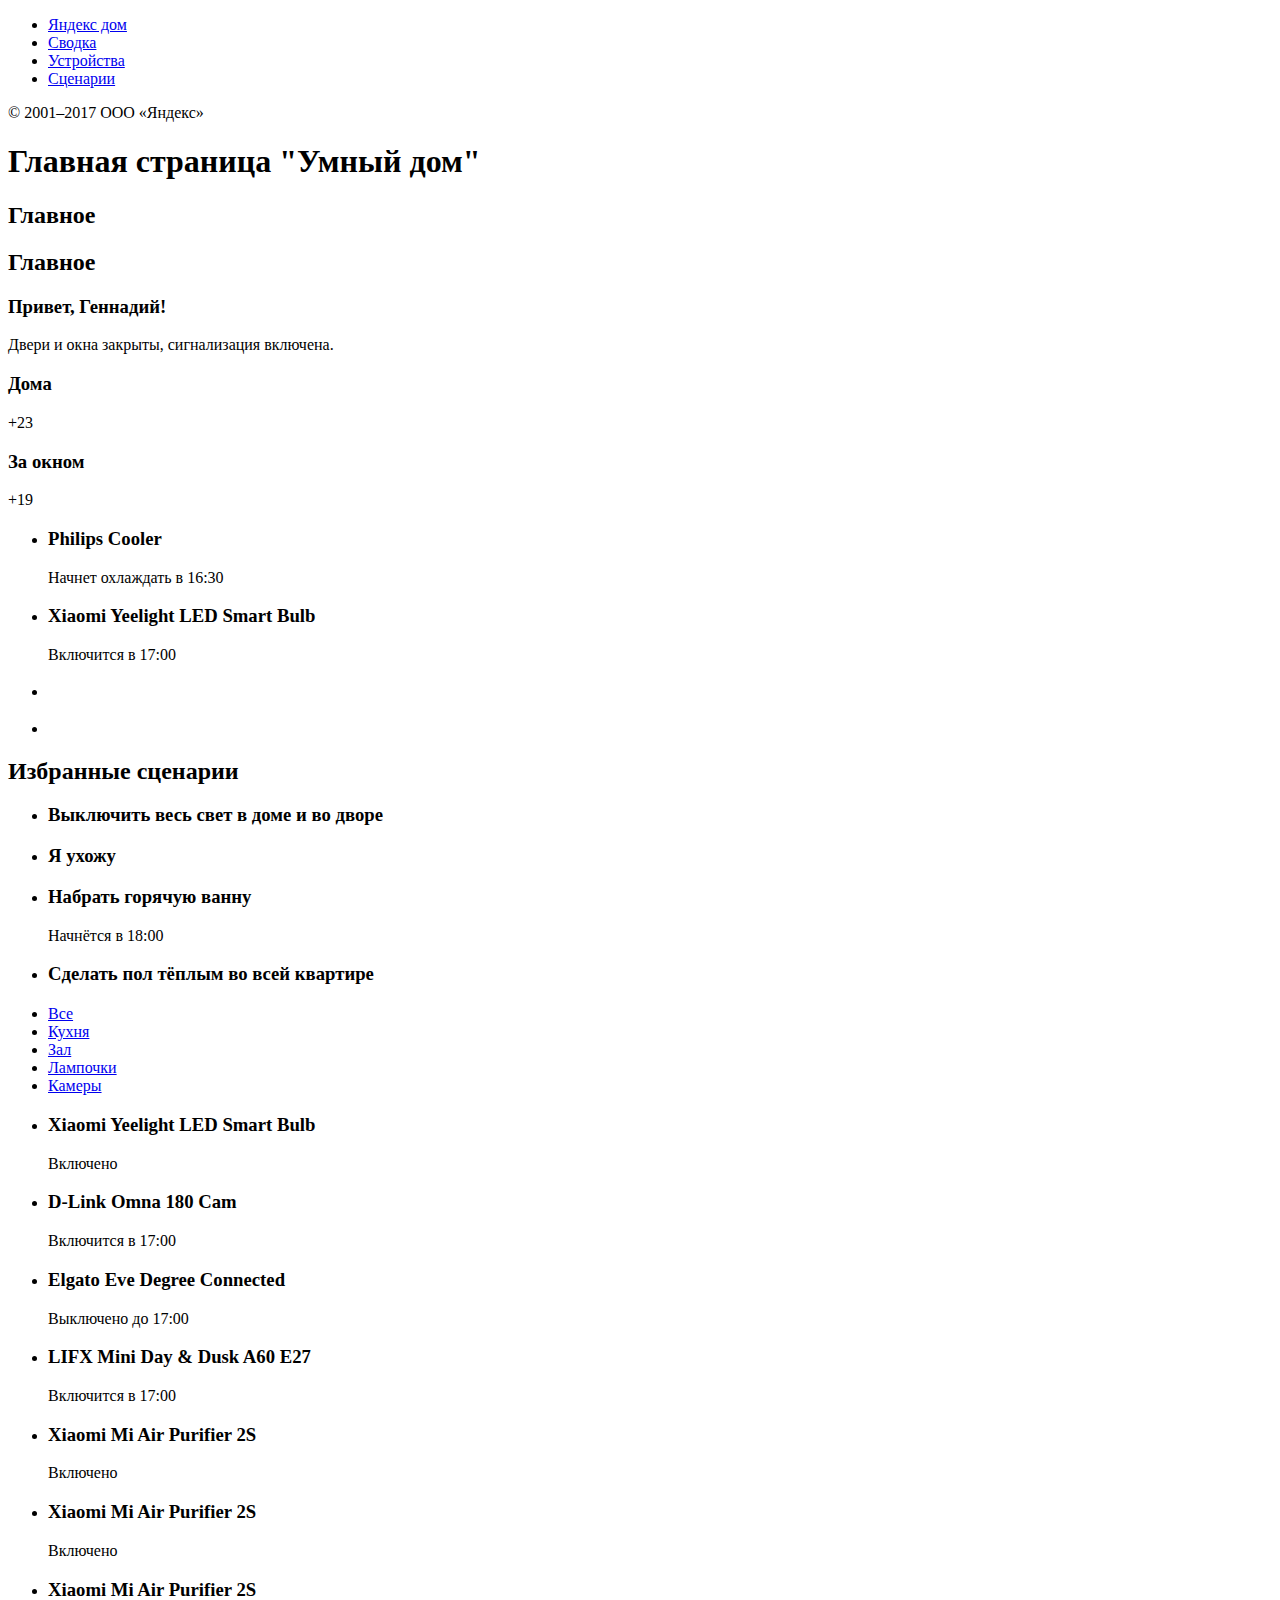
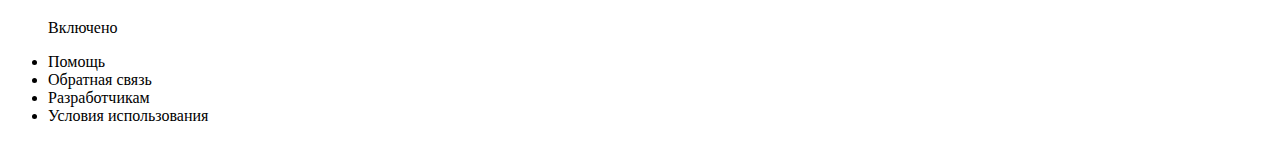
==== guide/index.html @ 9ef11d48 "Добавлена разметка главной страницы" ====
<!DOCTYPE html>
<html lang="en">
<head>
  <meta charset="UTF-8">
  <meta name="viewport" content="width=device-width, initial-scale=1.0">
  <meta http-equiv="X-UA-Compatible" content="ie=edge">
  <title>Яндекс дом</title>
</head>
<body>
  <header class="main-header">
    <nav class="site-navigation">
      <ul class="site-navigation__list">
        <li class="site-navigation__item">
          <a href="#" class="site-navigation__link site-logo">Яндекс дом</a>
        </li>
        <li class="site-navigation__item">
          <a href="#" class="site-navigation__link --active">Сводка</a>
        </li>
        <li class="site-navigation__item">
          <a href="#" class="site-navigation__link">Устройства</a>
        </li>
        <li class="site-navigation__item">
          <a href="#" class="site-navigation__link">Сценарии</a>
        </li>
      </ul>
    </nav>
    <p class="about-company">© 2001–2017  ООО «Яндекс»</p>
  </header>
  <main>
    <h1 class="visually-hidden">Главная страница "Умный дом"</h1>
    <h2 class="">Главное</h2>
    <section class="current-state">
      <h2 class="current-state__header">Главное</h2>
      <div class="current-state__container">
        <div class="left-side">
          <h3 class="greeting-message">Привет, Геннадий!</h3>
          <p class="current-state__text general-state">Двери и окна закрыты, сигнализация включена.</p>
          <div class="temperature">
            <h3 class="temperature__header">Дома</h3>
            <p class="temperature__text">+23</p>
            <h3 class="temperature__header">За окном</h3>
            <p class="temperature__text">+19</p>          
          <div>
        </div>  
        <ul class="current-state__list schedule">
          <li class="schedule__item">
            <div class="schedule__icon temperature-off"></div>
            <h3 class="schedule__item-header">Philips Cooler</h3>
            <p class="schedule__item-text">Начнет охлаждать в 16:30</p>
          </li> 
          <li class="schedule__item">
            <div class="schedule__icon light-off"></div>
            <h3 class="schedule__item-header">Xiaomi Yeelight LED Smart Bulb</h3>
            <p class="schedule__item-text">Включится в 17:00</p>
          </li>
          <li class="schedule__item">
            <div class="schedule__icon temperature-off"></div>
            <h3 class="schedule__item-header"></h3>
            <p class="schedule__item-text"></p>
          </li> 
          <li class="schedule__item">
            <div class="schedule__icon temperature__off"></div>
            <h3 class="schedule__item-header"></h3>
            <p class="schedule__item-text"></p>
          </li>  
        </ul>
      </div>
    </section>
    <section class="favorites">
      <h2 class="favorites__header">Избранные сценарии</h2>
      <ul class="favorites__list">
        <li class="favorites__item">
          <div class="favorites__icon light-on"></div>
          <h3 class="favorites__item-header">Выключить весь свет в доме и во дворе</h3>
          <p class="favorites__item-text"></p> 
        </li>
        <li class="favorites__item">
          <div class="favorites__icon clock"></div>
          <h3 class="favorites__item-header">Я ухожу</h3>
          <p class="favorites__item-text"></p> 
        </li>
        <li class="favorites__item">
          <div class="favorites__icon temperature-on"></div>
          <h3 class="favorites__item-header">Набрать горячую ванну</h3>
          <p class="favorites__item-text">Начнётся в 18:00</p> 
        </li>
        <li class="favorites__item">
          <div class="favorites__icon temperature-on"></div>
          <h3 class="favorites__item-header">Сделать пол тёплым во всей квартире</h3>
          <p class="favorites__item-text"></p> 
        </li>
      </ul>
    </section>
    <section class="features">
      <h2 class="features__header"></h2>
      <nav class="features__navigation">
        <ul class="features__navigation-list">
          <li class="features__navigation-item">
            <a href="#" class="features__navigation-link selected">Все</a>
          </li>
          <li class="features__navigation-item">
            <a href="#" class="features__navigation-link">Кухня</a>
          </li>
          <li class="features__navigation-item">
            <a href="#" class="features__navigation-link">Зал</a>
          </li>
          <li class="features__navigation-item">
            <a href="#" class="features__navigation-link">Лампочки</a>
          </li>
          <li class="features__navigation-item">
            <a href="#" class="features__navigation-link">Камеры</a>
          </li>
        </ul>
      <ul class="features__list">
        <li class="features__item">
          <div class="features__icon light-on"></div>
          <h3 class="features__item-header">Xiaomi Yeelight LED Smart Bulb</h3>
          <p class="features__item-text">Включено</p> 
        </li>
        <li class="features__item">
          <div class="features__icon light-off"></div>
          <h3 class="features__item-header">D-Link Omna 180 Cam</h3>
          <p class="features__item-text">Включится в 17:00</p> 
        </li>
        <li class="features__item">
          <div class="features__icon temperature-off"></div>
          <h3 class="features__item-header">Elgato Eve Degree Connected</h3>
          <p class="features__item-text">Выключено до 17:00</p> 
        </li>
        <li class="features__item">
          <div class="features__icon light-off"></div>
          <h3 class="features__item-header">LIFX Mini Day & Dusk A60 E27</h3>
          <p class="features__item-text">Включится в 17:00</p> 
        </li>
        <li class="features__item">
          <div class="features__icon light-on"></div>
          <h3 class="features__item-header">Xiaomi Mi Air Purifier 2S</h3>
          <p class="features__item-text">Включено</p> 
        </li>
        <li class="features__item">
          <div class="features__icon light-on"></div>
          <h3 class="features__item-header">Xiaomi Mi Air Purifier 2S</h3>
          <p class="features__item-text">Включено</p> 
        </li>
        <li class="features__item">
          <div class="features__icon light-on"></div>
          <h3 class="features__item-header">Xiaomi Mi Air Purifier 2S</h3>
          <p class="features__item-text">Включено</p> 
        </li>    
      </ul>
    </section>
  </main>
  <footer>
    <ul class="footer__list">
      <li class="footer__item">
        <a class="footer__link">Помощь</a>
      </li>
      <li class="footer__item">
        <a class="footer__link">Обратная связь</a>
      </li>
      <li class="footer__item">
        <a class="footer__link">Разработчикам</a>
      </li>
      <li class="footer__item">
        <a class="footer__link">Условия использования</a>
      </li>
  </footer>
</body>
</html>
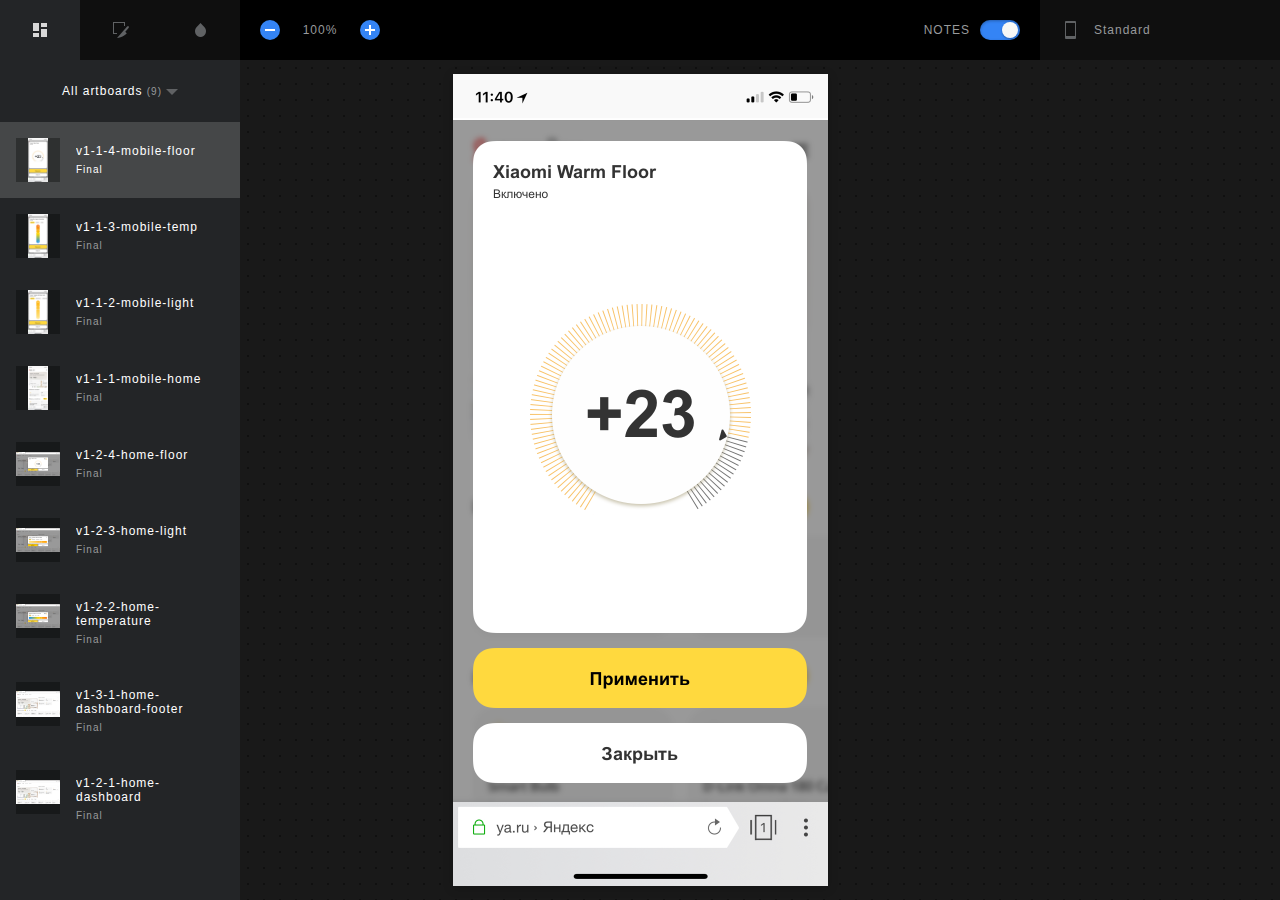
==== commit 020e93a2: "добавлены базовые стили, отступы, шрифты, цвета" ====
--- a/guide/index.html
+++ b/guide/index.html
@@ -1,169 +1,1569 @@
 <!DOCTYPE html>
 <html lang="en">
-<head>
-  <meta charset="UTF-8">
-  <meta name="viewport" content="width=device-width, initial-scale=1.0">
-  <meta http-equiv="X-UA-Compatible" content="ie=edge">
-  <title>Яндекс дом</title>
-</head>
-<body>
-  <header class="main-header">
-    <nav class="site-navigation">
-      <ul class="site-navigation__list">
-        <li class="site-navigation__item">
-          <a href="#" class="site-navigation__link site-logo">Яндекс дом</a>
-        </li>
-        <li class="site-navigation__item">
-          <a href="#" class="site-navigation__link --active">Сводка</a>
-        </li>
-        <li class="site-navigation__item">
-          <a href="#" class="site-navigation__link">Устройства</a>
-        </li>
-        <li class="site-navigation__item">
-          <a href="#" class="site-navigation__link">Сценарии</a>
-        </li>
-      </ul>
-    </nav>
-    <p class="about-company">© 2001–2017  ООО «Яндекс»</p>
-  </header>
-  <main>
-    <h1 class="visually-hidden">Главная страница "Умный дом"</h1>
-    <h2 class="">Главное</h2>
-    <section class="current-state">
-      <h2 class="current-state__header">Главное</h2>
-      <div class="current-state__container">
-        <div class="left-side">
-          <h3 class="greeting-message">Привет, Геннадий!</h3>
-          <p class="current-state__text general-state">Двери и окна закрыты, сигнализация включена.</p>
-          <div class="temperature">
-            <h3 class="temperature__header">Дома</h3>
-            <p class="temperature__text">+23</p>
-            <h3 class="temperature__header">За окном</h3>
-            <p class="temperature__text">+19</p>          
-          <div>
-        </div>  
-        <ul class="current-state__list schedule">
-          <li class="schedule__item">
-            <div class="schedule__icon temperature-off"></div>
-            <h3 class="schedule__item-header">Philips Cooler</h3>
-            <p class="schedule__item-text">Начнет охлаждать в 16:30</p>
-          </li> 
-          <li class="schedule__item">
-            <div class="schedule__icon light-off"></div>
-            <h3 class="schedule__item-header">Xiaomi Yeelight LED Smart Bulb</h3>
-            <p class="schedule__item-text">Включится в 17:00</p>
-          </li>
-          <li class="schedule__item">
-            <div class="schedule__icon temperature-off"></div>
-            <h3 class="schedule__item-header"></h3>
-            <p class="schedule__item-text"></p>
-          </li> 
-          <li class="schedule__item">
-            <div class="schedule__icon temperature__off"></div>
-            <h3 class="schedule__item-header"></h3>
-            <p class="schedule__item-text"></p>
-          </li>  
-        </ul>
-      </div>
-    </section>
-    <section class="favorites">
-      <h2 class="favorites__header">Избранные сценарии</h2>
-      <ul class="favorites__list">
-        <li class="favorites__item">
-          <div class="favorites__icon light-on"></div>
-          <h3 class="favorites__item-header">Выключить весь свет в доме и во дворе</h3>
-          <p class="favorites__item-text"></p> 
-        </li>
-        <li class="favorites__item">
-          <div class="favorites__icon clock"></div>
-          <h3 class="favorites__item-header">Я ухожу</h3>
-          <p class="favorites__item-text"></p> 
-        </li>
-        <li class="favorites__item">
-          <div class="favorites__icon temperature-on"></div>
-          <h3 class="favorites__item-header">Набрать горячую ванну</h3>
-          <p class="favorites__item-text">Начнётся в 18:00</p> 
-        </li>
-        <li class="favorites__item">
-          <div class="favorites__icon temperature-on"></div>
-          <h3 class="favorites__item-header">Сделать пол тёплым во всей квартире</h3>
-          <p class="favorites__item-text"></p> 
-        </li>
-      </ul>
-    </section>
-    <section class="features">
-      <h2 class="features__header"></h2>
-      <nav class="features__navigation">
-        <ul class="features__navigation-list">
-          <li class="features__navigation-item">
-            <a href="#" class="features__navigation-link selected">Все</a>
-          </li>
-          <li class="features__navigation-item">
-            <a href="#" class="features__navigation-link">Кухня</a>
-          </li>
-          <li class="features__navigation-item">
-            <a href="#" class="features__navigation-link">Зал</a>
-          </li>
-          <li class="features__navigation-item">
-            <a href="#" class="features__navigation-link">Лампочки</a>
-          </li>
-          <li class="features__navigation-item">
-            <a href="#" class="features__navigation-link">Камеры</a>
-          </li>
-        </ul>
-      <ul class="features__list">
-        <li class="features__item">
-          <div class="features__icon light-on"></div>
-          <h3 class="features__item-header">Xiaomi Yeelight LED Smart Bulb</h3>
-          <p class="features__item-text">Включено</p> 
-        </li>
-        <li class="features__item">
-          <div class="features__icon light-off"></div>
-          <h3 class="features__item-header">D-Link Omna 180 Cam</h3>
-          <p class="features__item-text">Включится в 17:00</p> 
-        </li>
-        <li class="features__item">
-          <div class="features__icon temperature-off"></div>
-          <h3 class="features__item-header">Elgato Eve Degree Connected</h3>
-          <p class="features__item-text">Выключено до 17:00</p> 
-        </li>
-        <li class="features__item">
-          <div class="features__icon light-off"></div>
-          <h3 class="features__item-header">LIFX Mini Day & Dusk A60 E27</h3>
-          <p class="features__item-text">Включится в 17:00</p> 
-        </li>
-        <li class="features__item">
-          <div class="features__icon light-on"></div>
-          <h3 class="features__item-header">Xiaomi Mi Air Purifier 2S</h3>
-          <p class="features__item-text">Включено</p> 
-        </li>
-        <li class="features__item">
-          <div class="features__icon light-on"></div>
-          <h3 class="features__item-header">Xiaomi Mi Air Purifier 2S</h3>
-          <p class="features__item-text">Включено</p> 
-        </li>
-        <li class="features__item">
-          <div class="features__icon light-on"></div>
-          <h3 class="features__item-header">Xiaomi Mi Air Purifier 2S</h3>
-          <p class="features__item-text">Включено</p> 
-        </li>    
-      </ul>
-    </section>
-  </main>
-  <footer>
-    <ul class="footer__list">
-      <li class="footer__item">
-        <a class="footer__link">Помощь</a>
-      </li>
-      <li class="footer__item">
-        <a class="footer__link">Обратная связь</a>
-      </li>
-      <li class="footer__item">
-        <a class="footer__link">Разработчикам</a>
-      </li>
-      <li class="footer__item">
-        <a class="footer__link">Условия использования</a>
-      </li>
-  </footer>
-</body>
-</html>+  <head>
+    <meta charset="utf-8">
+    <meta http-equiv="X-UA-Compatible" content="IE=edge">
+    <meta name="viewport" content="width=device-width, initial-scale=1">
+    <title>Spec Export - Sketch Measure 2.4</title>
+    <style type="text/css">
+    /*! normalize.css v4.1.1 | MIT License | github.com/necolas/normalize.css */html{font-family:sans-serif;-ms-text-size-adjust:100%;-webkit-text-size-adjust:100%}body{margin:0}article,aside,details,figcaption,figure,footer,header,main,menu,nav,section,summary{display:block}audio,canvas,progress,video{display:inline-block}audio:not([controls]){display:none;height:0}progress{vertical-align:baseline}template,[hidden]{display:none}a{background-color:transparent;-webkit-text-decoration-skip:objects}a:active,a:hover{outline-width:0}abbr[title]{border-bottom:0;text-decoration:underline;text-decoration:underline dotted}b,strong{font-weight:inherit}b,strong{font-weight:bolder}dfn{font-style:italic}h1{font-size:2em;margin:.67em 0}mark{background-color:#ff0;color:#000}small{font-size:80%}sub,sup{font-size:75%;line-height:0;position:relative;vertical-align:baseline}sub{bottom:-0.25em}sup{top:-0.5em}img{border-style:none}svg:not(:root){overflow:hidden}code,kbd,pre,samp{font-family:monospace,monospace;font-size:1em}figure{margin:1em 40px}hr{box-sizing:content-box;height:0;overflow:visible}button,input,select,textarea{font:inherit;margin:0}optgroup{font-weight:bold}button,input{overflow:visible}button,select{text-transform:none}button,html [type="button"],[type="reset"],[type="submit"]{-webkit-appearance:button}button::-moz-focus-inner,[type="button"]::-moz-focus-inner,[type="reset"]::-moz-focus-inner,[type="submit"]::-moz-focus-inner{border-style:none;padding:0}button:-moz-focusring,[type="button"]:-moz-focusring,[type="reset"]:-moz-focusring,[type="submit"]:-moz-focusring{outline:1px dotted ButtonText}fieldset{border:1px solid silver;margin:0 2px;padding:.35em .625em .75em}legend{box-sizing:border-box;color:inherit;display:table;max-width:100%;padding:0;white-space:normal}textarea{overflow:auto}[type="checkbox"],[type="radio"]{box-sizing:border-box;padding:0}[type="number"]::-webkit-inner-spin-button,[type="number"]::-webkit-outer-spin-button{height:auto}[type="search"]{-webkit-appearance:textfield;outline-offset:-2px}[type="search"]::-webkit-search-cancel-button,[type="search"]::-webkit-search-decoration{-webkit-appearance:none}::-webkit-input-placeholder{color:inherit;opacity:.54}::-webkit-file-upload-button{-webkit-appearance:button;font:inherit}
+
+*{box-sizing:border-box;}
+::-webkit-scrollbar{width:8px;height:8px;background:#202123;border-radius:4px;}
+::-webkit-scrollbar-thumb{border:1px solid rgba(255,255,255,.16);background-color:rgba(0,0,0,.64);border-radius:4px;}
+::-webkit-scrollbar-corner,
+::-webkit-resizer{background:#202123;}
+html{width:100vw;height:100vh;overflow:hidden;}
+body{-webkit-user-select:none;width:100vw;height:100vh;min-width:1024px;font-family:HelveticaNeue,Helvetica,Arial,sans-serif;font-size:12px;color:#989A9C;background:#191919;letter-spacing:1px;overflow:hidden;}
+header{position:relative;height:60px;display:flex;align-items:center;z-index:215;background:#000;}
+header .header-center,header .header-left,header .header-right{width:240px;height:60px;background:#0F0F0F;}
+header .header-center{display:flex;flex:1;background:#000;}
+header .header-center .show-notes,header .header-center .zoom-widget{padding:20px;width:160px;}
+header .header-center h1{flex:1;}
+header .header-center .show-notes{text-align:right;line-height:20px;}
+header .header-center .show-notes .slidebox{margin-left:10px;}
+header .header-left{display:flex;}
+.zoom-widget{display:flex;}
+.zoom-widget button{position:relative;display:block;width:20px;height:20px;border-radius:10px;border:0;background:#3484F5;cursor:pointer;}
+.zoom-widget button:after,.zoom-widget button:before{position:absolute;top:9px;left:5px;content:"";display:block;width:10px;height:2px;background:#FFF;}
+.zoom-widget button:after{top:5px;left:9px;width:2px;height:10px;}
+.zoom-widget button:disabled{background:#222;cursor:default;}
+.zoom-widget button:disabled:after,.zoom-widget button:disabled:before{background:#606264;}
+.zoom-widget button.zoom-in:after{display:none;}
+.zoom-widget .zoom-text{display:block;text-align:center;line-height:20px;flex:1;}
+.unit-box{height:60px;}
+.unit-box .overlay{content:"";position:absolute;top:60px;left:0;width:100vw;height:calc(100vh - 60px);display:none;background:rgba(0,0,0,.56);z-index:1;}
+.unit-box:focus .overlay{display:block;}
+.unit-box:focus{height:auto;outline:0;}
+.unit-box h3,.unit-box p{position:relative;margin:0;padding:20px 20px 20px 54px;display:block;height:100%;line-height:20px;font-size:12px;font-weight:400;cursor:pointer;}
+.unit-box h3,.unit-box:focus p{display:none;}
+.unit-box h3:before,.unit-box p:before{position:absolute;top:18px;left:18px;content:"";display:block;width:24px;height:24px;background:url([data-uri]) no-repeat;background-size:24px 24px;}
+.unit-box ul{position:absolute;margin:1px 0 0 240px;padding:0;list-style:none;background:#0F0F0F;width:240px;height:calc(100vh - 61px);overflow:auto;display:block;transition:all .15s ease;z-index:2;}
+.unit-box:focus h3{color:#3A3A3A;display:block;}
+.unit-box:focus ul{margin:1px 0 0;}
+.unit-box .sub-title,.unit-box label{display:flex;padding:14px 20px;}
+.unit-box label{cursor:pointer;}
+.unit-box li:hover label{color:#FFF;}
+.page-list label span,.unit-box label span{flex:1;}
+.page-list input,.unit-box input{position:absolute;visibility:hidden;}
+.page-list span:before,.unit-box span:before{float:right;display:block;content:"";width:16px;height:16px;}
+.page-list input:checked+span:before,.page-list label:hover span:before,.unit-box input:checked+span:before,.unit-box label:hover span:before{background-image:url([data-uri]);background-size:50px 100px;}
+.page-list label:hover span:before,.unit-box label:hover span:before{background-position:0 -50px;}
+.page-list input:checked+span:before,.unit-box input:checked+span:before{background-position:0 0;}
+.unit-box .sub-title{font-size:12px;background:#000;color:#3A3A3A;}
+main{position:relative;height:calc(100vh - 60px);}
+.inspector,.navbar{position:absolute;top:0;bottom:0;display:flex;width:240px;background:#232527;z-index:5;}
+.inspector{transition:all .15s ease;right:-240px;display:block;}
+.inspector.active{right:0;}
+.navbar{left:-240px;width:240px;transition:all .15s ease;}
+.navbar.on{left:0;}
+.navbar nav{width:40px;background:#000204;}
+.navbar section{flex:1;}
+.tab{margin:0;padding:0;display:flex;width:100%;list-style:none;}
+.tab li{display:flex;flex:1;height:60px;cursor:pointer;font-size:12px;justify-content:center;align-items:center;}
+.tab li.current{background-color:#232527;}
+.tab li:before{content:"";width:40px;height:40px;background:url([data-uri]) no-repeat -50px 0;background-size:100px 150px;overflow:hidden;}
+.tab li.current:before{background-position-x:0;}
+.tab li.icon-slices:before{background-position-y:-50px;}
+.tab li.icon-colors:before{background-position-y:-100px;}
+#inspector .code-item{display:none!important;}
+#inspector .code-item textarea{padding: 16px;}
+#inspector .code-item.select{display: block!important;}
+#inspector .tab li{height:40px;}
+#inspector .tab li:before{background-image:url([data-uri]);
+}
+#inspector .tab li.select{background-color:rgba(255,255,255,.05);}
+#inspector .tab li.select:before{background-position-x: 0;}
+#inspector .tab li.icon-android-panel:before {background-position-y: -50px;}
+#inspector .tab li.icon-ios-panel:before {background-position-y: -100px;}
+.screen-viewer{position:absolute;width:100vw;height:calc(100vh - 60px);background:#191919 url([data-uri]);background-size:16px 16px;overflow:auto;}
+.screen-viewer,.screen-viewer .overlay{position:absolute;width:100vw;height:calc(100vh - 60px);background:#191919 url([data-uri]);background-size:16px 16px;overflow:auto;}
+.screen-viewer .overlay{display:none;position:fixed;top:60px;left:0;background:transparent;overflow:hidden;z-index:2;cursor:none;}
+.screen-viewer.moving-screen .overlay{display:block;}
+.screen-viewer-inner{position:relative;margin:0 auto;}
+.screen{margin:0 auto;position:absolute;left:50%;top:50%;background:#FFF;box-shadow:0 2px 10px 0 rgba(0,0,0,.2);transition:all .15s ease;}
+.layer{position:absolute;cursor:pointer;}
+.hover,.selected{border:1px solid #EE6723;}
+.has-slice{border:1px dashed #EE6723;background:rgba(255,85,0,.32);}
+.layer b,.layer i{position:absolute;width:5px;height:5px;background:#FFF;border:1px solid #EE6723;border-radius:50%;overflow:hidden;display:none;}
+.layer b{width:3px;height:3px;background:#EE6723;}
+.selected i{display:block;}
+.distance.h div[data-width]:before,.distance.v div[data-height]:before,.selected:after,.selected:before{position:absolute;display:block;left:50%;top:-23px;transform:translateX(-50%);content:attr(data-width);font-size:12px;color:#FFF;height:12px;line-height:12px;padding:4px;background:#EE6723;border-radius:2px;z-index:1;}
+.percentage-mode .distance.h div[data-width]:before,.percentage-mode .distance.v div[data-height]:before,.percentage-mode .selected:after,.percentage-mode .selected:before{content:attr(percentage-width);}
+.selected.hidden:after,.selected.hidden:before{display:none;}
+.distance.v div[data-height]:before,.selected:after{content:attr(data-height);left:auto;right:0;top:50%;transform:translateX(calc(100% + 3px)) translateY(-50%);}
+.percentage-mode .distance.v div[data-height]:before,.percentage-mode .selected:after{content:attr(percentage-height);}
+.layer .tl{top:-3px;left:-3px;}
+.layer .tr{top:-3px;right:-3px;}
+.layer .bl{bottom:-3px;left:-3px;}
+.layer .br{bottom:-3px;right:-3px;}
+.hover{border:1px solid #419bf9;}
+.selected{border:1px solid #EE6723;}
+.ruler{position:absolute;width:100%;height:100%;border:1px dashed #419bf9;}
+.ruler.h{border-left:0;border-right:0;}
+.ruler.v{border-top:0;border-bottom:0;}
+.distance,.distance div,.distance div:before,.distance:after,.distance:before{position:absolute;}
+.distance.v,.distance.v div{width:1px;}
+.distance.h,.distance.h div{height:1px;}
+.distance.v div{top:0;bottom:0;background:#EE6723;}
+.distance.h div{left:0;right:0;background:#EE6723;}
+.distance.v:after,.distance.v:before{content:"";top:0;left:-2px;width:5px;height:1px;background:#EE6723;}
+.distance.h:after,.distance.h:before{content:"";top:-2px;left:0;width:1px;height:5px;background:#EE6723;}
+.distance.v:after{top:auto;bottom:0;}
+.distance.h:after{left:auto;right:0;}
+.note{position:absolute;margin:-12px 0 0 -12px;width:24px;height:24px;background:#F5A623;border-radius:50%;border:2px solid #FFF;box-shadow:0 0 3px rgba(0,0,0,.24);}
+.note:before{content:attr(data-index);font-size:12px;display:block;color:#FFF;text-align:center;width:100%;height:100%;line-height:20px;}
+.note:hover{box-shadow:0 0 3px rgba(0,0,0,.64);}
+.note div{position:absolute;top:50%;left:30px;border-radius:4px;padding:8px;background:#FFF;box-shadow:0 0 3px rgba(0,0,0,.5);-webkit-user-select:text;color:#222;transform:translateY(-50%);z-index:2;}
+.note div:before{content:"";position:absolute;left:-7px;top:50%;width:8px;height:14px;background:url([data-uri]) no-repeat;background-size:8px 14px;transform:translateY(-50%);}
+.slidebox{position:relative;width:40px;height:20px;display:inline-block;}
+.slidebox input{visibility:hidden;}
+.slidebox label{position:absolute;top:0;left:0;width:40px;height:20px;background:#898989;box-shadow:inset 0 1px 3px 0 rgba(0,0,0,.3);border-radius:10px;cursor:pointer;transition:all .2s ease;}
+.slidebox label:after{position:absolute;content:"";top:2px;left:2px;width:16px;height:16px;background-image:linear-gradient(-180deg,#F8F9F6 0,#F5F5F5 100%);box-shadow:0 1px 2px 0 rgba(0,0,0,.3);border-radius:8px;transition:all .15s ease;}
+.slidebox input[type=checkbox]:checked+label{background:#3484F5;}
+.slidebox input[type=checkbox]:checked+label:after{left:22px;}
+.inspector{overflow:auto;}
+.inspector h2,.inspector h3{margin:0;padding:0;font-weight:400;}
+.inspector h2{font-size:12px;line-height:24px;padding:12px 16px;text-align:center;}
+.inspector h3{height:32px;font-size:12px;line-height:32px;padding:0 16px;background-image:linear-gradient(90deg,rgba(0,4,9,.32) 0,rgba(0,2,4,0) 100%);}
+.inspector .context{padding:16px;}
+.inspector .color,.inspector .item{display:flex;margin:0 0 8px;}
+.inspector .item[data-label]:before{content:attr(data-label);display:block;width:70px;font-size:12px;height:24px;line-height:24px;}
+.inspector .color:last-child,.inspector .item:last-child{margin:0;}
+.inspector .item div,.inspector .item label{flex:1;}
+.inspector .item label{padding:0 4px;}
+.inspector .item label:first-child{padding:0 4px 0 0;}
+.inspector .item label:last-child{padding:0 0 0 4px;}
+.inspector .item label:only-child{padding:0;}
+.inspector .item label[data-label]:after{content:attr(data-label);font-size:10px;text-align:center;display:block;margin:2px 0 0;}
+.inspector input,.inspector textarea{padding:3px 4px;width:100%;background:rgba(255,255,255,.05);border-radius:2px;border:0;line-height:18px;height:24px;font-size:12px;color:#FFF;text-align:center;outline:0;resize:none;}
+.inspector textarea{min-width:100%;height:auto;text-align:left;}
+.context h4{font-size:12px;font-weight:400;position:0;margin:0 0 16px;color:#FFF;}
+.context h4:before{margin:0 10px 0 0;display:inline-block;content:"";width:8px;height:8px;border-radius:1px;background:#3484F5;}
+.context .colors{margin:0 0 8px;}
+.context .colors:last-child,.context .items-group:last-child{margin:0;}
+.context .items-group{margin:0 0 24px;}
+.inspector .color{display:block;}
+.inspector .color[data-name]:after{content:attr(data-name);font-size:10px;text-align:center;padding:0 0 0 24px;display:block;margin:2px 0 0;}
+.inspector .color label,.inspector .color label em,.inspector .color label em i{position:absolute;display:block;width:24px;height:24px;padding:0;}
+.inspector .color label em{position:relative;background-color:#fff;background-image:linear-gradient(45deg,#dddadc 25%,transparent 25%,transparent 75%,#dddadc 75%,#dddadc),linear-gradient(45deg,#dddadc 25%,transparent 25%,transparent 75%,#dddadc 75%,#dddadc);background-size:12px 12px;background-position:0 0,6px 6px;border-radius:2px 0 0 2px;overflow:hidden;}
+.inspector .color label em i{position:relative;}
+.inspector .item .color input{text-align:center;}
+.inspector .color input{padding-left:32px;width:100%;text-align:left;}
+.gradient .color label:before{position:absolute;top:12px;left:11px;content:"";width:2px;height:32px;background:#FFF;z-index:2;box-shadow:0 0 2px 1px rgba(0,0,0,.2);}
+.gradient .color label:after{position:absolute;top:8px;left:8px;content:"";width:8px;height:8px;background:#FFF;z-index:3;border-radius:4px;box-shadow:0 0 2px 1px rgba(0,0,0,.2);}
+.gradient .color[data-name] label:before{height:42px;}
+.gradient .color:last-child label:before{display:none;}
+.navbar section{position:relative;overflow:auto;}
+.artboard-list,.asset-list,.color-list{margin:0;padding:0;list-style:none;}
+.artboard-list li{padding:16px;display:flex;cursor:pointer;}
+.artboard-list li:hover,.asset-list li:hover,.color-list li:hover{background:#191A1E;}
+.artboard-list li.active{background:#454748;}
+.preview-img{display:block;width:44px;height:44px;text-align:center;background:rgba(0,0,0,.32);}
+.preview-img:before{content:' ';display:inline-block;vertical-align:middle;height:100%;}
+.preview-img img{max-width:44px;max-height:44px;background:#FFF;vertical-align:middle;}
+.pages-select{padding:24px;position:relative;}
+.pages-select h3{margin:0;text-align:center;font-size:12px;font-weight:400;color:#FFF;cursor:pointer;}
+.page-list em,.pages-select h3 em{font-style:normal;font-size:10px;color:#989A9C;}
+.pages-select h3:after{content:"";margin:0 0 0 4px;width:12px;height:6px;display:inline-block;background:url([data-uri]) no-repeat;background-size:12px 6px;}
+.pages-select .page-list{display:none;position:absolute;left:50%;transform:translateX(-50%);margin:-32px 0 0;padding:8px;border-radius:4px;list-style:none;width:180px;background:#0F0F0F;box-shadow:0 2px 10px 0 rgba(0,0,0,.8);}
+.pages-select:focus{outline:0;}
+.pages-select:focus .page-list{display:block;}
+.pages-select .page-list label{padding:10px;cursor:pointer;}
+.pages-select .page-list label,.pages-select .page-list span{display:block;}
+.page-list span:before{position:absolute;right:8px;}
+.exportable{margin:0;padding:0;list-style:none;background:#191A1E;border:1px solid #2D2F31;border-radius:4px;}
+.exportable li{position:relative;padding:0 8px;height:32px;line-height:32px;border-bottom:1px solid #222;white-space:nowrap;text-overflow:ellipsis;}
+.exportable li a{color:#FFF;text-decoration:none;outline:0;}
+.exportable li:last-child{border:0;}
+.exportable img{position:absolute;top:0;left:0;width:100%;height:100%;opacity:0;}
+.asset-list li,.color-list li{padding:24px;display:flex;cursor:pointer;}
+.color-list li{cursor:default;}
+.asset-list li picture,.color-list li em{position:relative;display:block;text-align:center;width:32px;height:32px;background-color:#4A4A4A;background-image:linear-gradient(45deg,#000 25%,transparent 25%,transparent 75%,#000 75%,#000),linear-gradient(45deg,#000 25%,transparent 25%,transparent 75%,#000 75%,#000);background-size:8px 8px;background-position:0 0,4px 4px;border-radius:2px;}
+.color-list li em{background-color:#fff;background-image:linear-gradient(45deg,#dddadc 25%,transparent 25%,transparent 75%,#dddadc 75%,#dddadc),linear-gradient(45deg,#dddadc 25%,transparent 25%,transparent 75%,#dddadc 75%,#dddadc);border-radius:50%;overflow:hidden;}
+.color-list li em i{position:absolute;top:0;left:0;right:0;bottom:0;}
+.artboard-list li div,.asset-list li div,.color-list li div{padding:0 0 0 16px;flex:1;}
+.artboard-list li div{padding:6px 0 4px 16px;}
+.asset-list li picture:before{content:"";display:inline-block;height:100%;vertical-align:middle;}
+.asset-list li picture img{vertical-align:middle;max-width:28px;max-height:28px;}
+.asset-list li picture:after{content:"";position:absolute;top:0;left:0;right:0;bottom:0;}
+.artboard-list h3, .asset-list h3,.color-list h3{margin:0 0 4px;padding:0;color:#FFF;font-size:12px;font-weight:400;overflow:hidden;text-overflow:ellipsis;}
+.artboard-list small, .asset-list small,.color-list small{font-size:10px;}
+.artboard-list li.active small{color:#FFF;}
+.empty{position:absolute;top:30%;left:0;right:0;transform:translateY(-50%);vertical-align:middle;text-align:center;}
+.message{position:absolute;top:50%;left:50%;padding:10px 20px;max-width:320px;transform:translateX(-50%) translateY(-50%);text-align:center;border-radius:4px;background:rgba(0,0,0,.96);border: 1px solid rgba(255,255,255,.16);color:#FFF;box-shadow:0 2px 10px rgba(0,0,0,.32);z-index:9;display:none;}
+.cursor{position:absolute;display:none;margin:-8px 0 0 -8px;top:50%;left:50%;width:16px;height:17px;background-size:16px 17px;background-image: url('[data-uri]');background-repeat:no-repeat;cursor:none;z-index:1;
+}
+.cursor.show{display:block;}
+.cursor.moving{background-image: url('[data-uri]');}
+    </style>
+    <script type="text/javascript">
+    <!--
+    /*! jQuery v3.0.0 | (c) jQuery Foundation | jquery.org/license */
+!function(a,b){"use strict";"object"==typeof module&&"object"==typeof module.exports?module.exports=a.document?b(a,!0):function(a){if(!a.document)throw new Error("jQuery requires a window with a document");return b(a)}:b(a)}("undefined"!=typeof window?window:this,function(a,b){"use strict";var c=[],d=a.document,e=Object.getPrototypeOf,f=c.slice,g=c.concat,h=c.push,i=c.indexOf,j={},k=j.toString,l=j.hasOwnProperty,m=l.toString,n=m.call(Object),o={};function p(a,b){b=b||d;var c=b.createElement("script");c.text=a,b.head.appendChild(c).parentNode.removeChild(c)}var q="3.0.0",r=function(a,b){return new r.fn.init(a,b)},s=/^[\s\uFEFF\xA0]+|[\s\uFEFF\xA0]+$/g,t=/^-ms-/,u=/-([a-z])/g,v=function(a,b){return b.toUpperCase()};r.fn=r.prototype={jquery:q,constructor:r,length:0,toArray:function(){return f.call(this)},get:function(a){return null!=a?0>a?this[a+this.length]:this[a]:f.call(this)},pushStack:function(a){var b=r.merge(this.constructor(),a);return b.prevObject=this,b},each:function(a){return r.each(this,a)},map:function(a){return this.pushStack(r.map(this,function(b,c){return a.call(b,c,b)}))},slice:function(){return this.pushStack(f.apply(this,arguments))},first:function(){return this.eq(0)},last:function(){return this.eq(-1)},eq:function(a){var b=this.length,c=+a+(0>a?b:0);return this.pushStack(c>=0&&b>c?[this[c]]:[])},end:function(){return this.prevObject||this.constructor()},push:h,sort:c.sort,splice:c.splice},r.extend=r.fn.extend=function(){var a,b,c,d,e,f,g=arguments[0]||{},h=1,i=arguments.length,j=!1;for("boolean"==typeof g&&(j=g,g=arguments[h]||{},h++),"object"==typeof g||r.isFunction(g)||(g={}),h===i&&(g=this,h--);i>h;h++)if(null!=(a=arguments[h]))for(b in a)c=g[b],d=a[b],g!==d&&(j&&d&&(r.isPlainObject(d)||(e=r.isArray(d)))?(e?(e=!1,f=c&&r.isArray(c)?c:[]):f=c&&r.isPlainObject(c)?c:{},g[b]=r.extend(j,f,d)):void 0!==d&&(g[b]=d));return g},r.extend({expando:"jQuery"+(q+Math.random()).replace(/\D/g,""),isReady:!0,error:function(a){throw new Error(a)},noop:function(){},isFunction:function(a){return"function"===r.type(a)},isArray:Array.isArray,isWindow:function(a){return null!=a&&a===a.window},isNumeric:function(a){var b=r.type(a);return("number"===b||"string"===b)&&!isNaN(a-parseFloat(a))},isPlainObject:function(a){var b,c;return a&&"[object Object]"===k.call(a)?(b=e(a))?(c=l.call(b,"constructor")&&b.constructor,"function"==typeof c&&m.call(c)===n):!0:!1},isEmptyObject:function(a){var b;for(b in a)return!1;return!0},type:function(a){return null==a?a+"":"object"==typeof a||"function"==typeof a?j[k.call(a)]||"object":typeof a},globalEval:function(a){p(a)},camelCase:function(a){return a.replace(t,"ms-").replace(u,v)},nodeName:function(a,b){return a.nodeName&&a.nodeName.toLowerCase()===b.toLowerCase()},each:function(a,b){var c,d=0;if(w(a)){for(c=a.length;c>d;d++)if(b.call(a[d],d,a[d])===!1)break}else for(d in a)if(b.call(a[d],d,a[d])===!1)break;return a},trim:function(a){return null==a?"":(a+"").replace(s,"")},makeArray:function(a,b){var c=b||[];return null!=a&&(w(Object(a))?r.merge(c,"string"==typeof a?[a]:a):h.call(c,a)),c},inArray:function(a,b,c){return null==b?-1:i.call(b,a,c)},merge:function(a,b){for(var c=+b.length,d=0,e=a.length;c>d;d++)a[e++]=b[d];return a.length=e,a},grep:function(a,b,c){for(var d,e=[],f=0,g=a.length,h=!c;g>f;f++)d=!b(a[f],f),d!==h&&e.push(a[f]);return e},map:function(a,b,c){var d,e,f=0,h=[];if(w(a))for(d=a.length;d>f;f++)e=b(a[f],f,c),null!=e&&h.push(e);else for(f in a)e=b(a[f],f,c),null!=e&&h.push(e);return g.apply([],h)},guid:1,proxy:function(a,b){var c,d,e;return"string"==typeof b&&(c=a[b],b=a,a=c),r.isFunction(a)?(d=f.call(arguments,2),e=function(){return a.apply(b||this,d.concat(f.call(arguments)))},e.guid=a.guid=a.guid||r.guid++,e):void 0},now:Date.now,support:o}),"function"==typeof Symbol&&(r.fn[Symbol.iterator]=c[Symbol.iterator]),r.each("Boolean Number String Function Array Date RegExp Object Error Symbol".split(" "),function(a,b){j["[object "+b+"]"]=b.toLowerCase()});function w(a){var b=!!a&&"length"in a&&a.length,c=r.type(a);return"function"===c||r.isWindow(a)?!1:"array"===c||0===b||"number"==typeof b&&b>0&&b-1 in a}var x=function(a){var b,c,d,e,f,g,h,i,j,k,l,m,n,o,p,q,r,s,t,u="sizzle"+1*new Date,v=a.document,w=0,x=0,y=ha(),z=ha(),A=ha(),B=function(a,b){return a===b&&(l=!0),0},C={}.hasOwnProperty,D=[],E=D.pop,F=D.push,G=D.push,H=D.slice,I=function(a,b){for(var c=0,d=a.length;d>c;c++)if(a[c]===b)return c;return-1},J="checked|selected|async|autofocus|autoplay|controls|defer|disabled|hidden|ismap|loop|multiple|open|readonly|required|scoped",K="[\\x20\\t\\r\\n\\f]",L="(?:\\\\.|[\\w-]|[^\x00-\\xa0])+",M="\\["+K+"*("+L+")(?:"+K+"*([*^$|!~]?=)"+K+"*(?:'((?:\\\\.|[^\\\\'])*)'|\"((?:\\\\.|[^\\\\\"])*)\"|("+L+"))|)"+K+"*\\]",N=":("+L+")(?:\\((('((?:\\\\.|[^\\\\'])*)'|\"((?:\\\\.|[^\\\\\"])*)\")|((?:\\\\.|[^\\\\()[\\]]|"+M+")*)|.*)\\)|)",O=new RegExp(K+"+","g"),P=new RegExp("^"+K+"+|((?:^|[^\\\\])(?:\\\\.)*)"+K+"+$","g"),Q=new RegExp("^"+K+"*,"+K+"*"),R=new RegExp("^"+K+"*([>+~]|"+K+")"+K+"*"),S=new RegExp("="+K+"*([^\\]'\"]*?)"+K+"*\\]","g"),T=new RegExp(N),U=new RegExp("^"+L+"$"),V={ID:new RegExp("^#("+L+")"),CLASS:new RegExp("^\\.("+L+")"),TAG:new RegExp("^("+L+"|[*])"),ATTR:new RegExp("^"+M),PSEUDO:new RegExp("^"+N),CHILD:new RegExp("^:(only|first|last|nth|nth-last)-(child|of-type)(?:\\("+K+"*(even|odd|(([+-]|)(\\d*)n|)"+K+"*(?:([+-]|)"+K+"*(\\d+)|))"+K+"*\\)|)","i"),bool:new RegExp("^(?:"+J+")$","i"),needsContext:new RegExp("^"+K+"*[>+~]|:(even|odd|eq|gt|lt|nth|first|last)(?:\\("+K+"*((?:-\\d)?\\d*)"+K+"*\\)|)(?=[^-]|$)","i")},W=/^(?:input|select|textarea|button)$/i,X=/^h\d$/i,Y=/^[^{]+\{\s*\[native \w/,Z=/^(?:#([\w-]+)|(\w+)|\.([\w-]+))$/,$=/[+~]/,_=new RegExp("\\\\([\\da-f]{1,6}"+K+"?|("+K+")|.)","ig"),aa=function(a,b,c){var d="0x"+b-65536;return d!==d||c?b:0>d?String.fromCharCode(d+65536):String.fromCharCode(d>>10|55296,1023&d|56320)},ba=/([\0-\x1f\x7f]|^-?\d)|^-$|[^\x80-\uFFFF\w-]/g,ca=function(a,b){return b?"\x00"===a?"\ufffd":a.slice(0,-1)+"\\"+a.charCodeAt(a.length-1).toString(16)+" ":"\\"+a},da=function(){m()},ea=ta(function(a){return a.disabled===!0},{dir:"parentNode",next:"legend"});try{G.apply(D=H.call(v.childNodes),v.childNodes),D[v.childNodes.length].nodeType}catch(fa){G={apply:D.length?function(a,b){F.apply(a,H.call(b))}:function(a,b){var c=a.length,d=0;while(a[c++]=b[d++]);a.length=c-1}}}function ga(a,b,d,e){var f,h,j,k,l,o,r,s=b&&b.ownerDocument,w=b?b.nodeType:9;if(d=d||[],"string"!=typeof a||!a||1!==w&&9!==w&&11!==w)return d;if(!e&&((b?b.ownerDocument||b:v)!==n&&m(b),b=b||n,p)){if(11!==w&&(l=Z.exec(a)))if(f=l[1]){if(9===w){if(!(j=b.getElementById(f)))return d;if(j.id===f)return d.push(j),d}else if(s&&(j=s.getElementById(f))&&t(b,j)&&j.id===f)return d.push(j),d}else{if(l[2])return G.apply(d,b.getElementsByTagName(a)),d;if((f=l[3])&&c.getElementsByClassName&&b.getElementsByClassName)return G.apply(d,b.getElementsByClassName(f)),d}if(c.qsa&&!A[a+" "]&&(!q||!q.test(a))){if(1!==w)s=b,r=a;else if("object"!==b.nodeName.toLowerCase()){(k=b.getAttribute("id"))?k=k.replace(ba,ca):b.setAttribute("id",k=u),o=g(a),h=o.length;while(h--)o[h]="#"+k+" "+sa(o[h]);r=o.join(","),s=$.test(a)&&qa(b.parentNode)||b}if(r)try{return G.apply(d,s.querySelectorAll(r)),d}catch(x){}finally{k===u&&b.removeAttribute("id")}}}return i(a.replace(P,"$1"),b,d,e)}function ha(){var a=[];function b(c,e){return a.push(c+" ")>d.cacheLength&&delete b[a.shift()],b[c+" "]=e}return b}function ia(a){return a[u]=!0,a}function ja(a){var b=n.createElement("fieldset");try{return!!a(b)}catch(c){return!1}finally{b.parentNode&&b.parentNode.removeChild(b),b=null}}function ka(a,b){var c=a.split("|"),e=c.length;while(e--)d.attrHandle[c[e]]=b}function la(a,b){var c=b&&a,d=c&&1===a.nodeType&&1===b.nodeType&&a.sourceIndex-b.sourceIndex;if(d)return d;if(c)while(c=c.nextSibling)if(c===b)return-1;return a?1:-1}function ma(a){return function(b){var c=b.nodeName.toLowerCase();return"input"===c&&b.type===a}}function na(a){return function(b){var c=b.nodeName.toLowerCase();return("input"===c||"button"===c)&&b.type===a}}function oa(a){return function(b){return"label"in b&&b.disabled===a||"form"in b&&b.disabled===a||"form"in b&&b.disabled===!1&&(b.isDisabled===a||b.isDisabled!==!a&&("label"in b||!ea(b))!==a)}}function pa(a){return ia(function(b){return b=+b,ia(function(c,d){var e,f=a([],c.length,b),g=f.length;while(g--)c[e=f[g]]&&(c[e]=!(d[e]=c[e]))})})}function qa(a){return a&&"undefined"!=typeof a.getElementsByTagName&&a}c=ga.support={},f=ga.isXML=function(a){var b=a&&(a.ownerDocument||a).documentElement;return b?"HTML"!==b.nodeName:!1},m=ga.setDocument=function(a){var b,e,g=a?a.ownerDocument||a:v;return g!==n&&9===g.nodeType&&g.documentElement?(n=g,o=n.documentElement,p=!f(n),v!==n&&(e=n.defaultView)&&e.top!==e&&(e.addEventListener?e.addEventListener("unload",da,!1):e.attachEvent&&e.attachEvent("onunload",da)),c.attributes=ja(function(a){return a.className="i",!a.getAttribute("className")}),c.getElementsByTagName=ja(function(a){return a.appendChild(n.createComment("")),!a.getElementsByTagName("*").length}),c.getElementsByClassName=Y.test(n.getElementsByClassName),c.getById=ja(function(a){return o.appendChild(a).id=u,!n.getElementsByName||!n.getElementsByName(u).length}),c.getById?(d.find.ID=function(a,b){if("undefined"!=typeof b.getElementById&&p){var c=b.getElementById(a);return c?[c]:[]}},d.filter.ID=function(a){var b=a.replace(_,aa);return function(a){return a.getAttribute("id")===b}}):(delete d.find.ID,d.filter.ID=function(a){var b=a.replace(_,aa);return function(a){var c="undefined"!=typeof a.getAttributeNode&&a.getAttributeNode("id");return c&&c.value===b}}),d.find.TAG=c.getElementsByTagName?function(a,b){return"undefined"!=typeof b.getElementsByTagName?b.getElementsByTagName(a):c.qsa?b.querySelectorAll(a):void 0}:function(a,b){var c,d=[],e=0,f=b.getElementsByTagName(a);if("*"===a){while(c=f[e++])1===c.nodeType&&d.push(c);return d}return f},d.find.CLASS=c.getElementsByClassName&&function(a,b){return"undefined"!=typeof b.getElementsByClassName&&p?b.getElementsByClassName(a):void 0},r=[],q=[],(c.qsa=Y.test(n.querySelectorAll))&&(ja(function(a){o.appendChild(a).innerHTML="<a id='"+u+"'></a><select id='"+u+"-\r\\' msallowcapture=''><option selected=''></option></select>",a.querySelectorAll("[msallowcapture^='']").length&&q.push("[*^$]="+K+"*(?:''|\"\")"),a.querySelectorAll("[selected]").length||q.push("\\["+K+"*(?:value|"+J+")"),a.querySelectorAll("[id~="+u+"-]").length||q.push("~="),a.querySelectorAll(":checked").length||q.push(":checked"),a.querySelectorAll("a#"+u+"+*").length||q.push(".#.+[+~]")}),ja(function(a){a.innerHTML="<a href='' disabled='disabled'></a><select disabled='disabled'><option/></select>";var b=n.createElement("input");b.setAttribute("type","hidden"),a.appendChild(b).setAttribute("name","D"),a.querySelectorAll("[name=d]").length&&q.push("name"+K+"*[*^$|!~]?="),2!==a.querySelectorAll(":enabled").length&&q.push(":enabled",":disabled"),o.appendChild(a).disabled=!0,2!==a.querySelectorAll(":disabled").length&&q.push(":enabled",":disabled"),a.querySelectorAll("*,:x"),q.push(",.*:")})),(c.matchesSelector=Y.test(s=o.matches||o.webkitMatchesSelector||o.mozMatchesSelector||o.oMatchesSelector||o.msMatchesSelector))&&ja(function(a){c.disconnectedMatch=s.call(a,"*"),s.call(a,"[s!='']:x"),r.push("!=",N)}),q=q.length&&new RegExp(q.join("|")),r=r.length&&new RegExp(r.join("|")),b=Y.test(o.compareDocumentPosition),t=b||Y.test(o.contains)?function(a,b){var c=9===a.nodeType?a.documentElement:a,d=b&&b.parentNode;return a===d||!(!d||1!==d.nodeType||!(c.contains?c.contains(d):a.compareDocumentPosition&&16&a.compareDocumentPosition(d)))}:function(a,b){if(b)while(b=b.parentNode)if(b===a)return!0;return!1},B=b?function(a,b){if(a===b)return l=!0,0;var d=!a.compareDocumentPosition-!b.compareDocumentPosition;return d?d:(d=(a.ownerDocument||a)===(b.ownerDocument||b)?a.compareDocumentPosition(b):1,1&d||!c.sortDetached&&b.compareDocumentPosition(a)===d?a===n||a.ownerDocument===v&&t(v,a)?-1:b===n||b.ownerDocument===v&&t(v,b)?1:k?I(k,a)-I(k,b):0:4&d?-1:1)}:function(a,b){if(a===b)return l=!0,0;var c,d=0,e=a.parentNode,f=b.parentNode,g=[a],h=[b];if(!e||!f)return a===n?-1:b===n?1:e?-1:f?1:k?I(k,a)-I(k,b):0;if(e===f)return la(a,b);c=a;while(c=c.parentNode)g.unshift(c);c=b;while(c=c.parentNode)h.unshift(c);while(g[d]===h[d])d++;return d?la(g[d],h[d]):g[d]===v?-1:h[d]===v?1:0},n):n},ga.matches=function(a,b){return ga(a,null,null,b)},ga.matchesSelector=function(a,b){if((a.ownerDocument||a)!==n&&m(a),b=b.replace(S,"='$1']"),c.matchesSelector&&p&&!A[b+" "]&&(!r||!r.test(b))&&(!q||!q.test(b)))try{var d=s.call(a,b);if(d||c.disconnectedMatch||a.document&&11!==a.document.nodeType)return d}catch(e){}return ga(b,n,null,[a]).length>0},ga.contains=function(a,b){return(a.ownerDocument||a)!==n&&m(a),t(a,b)},ga.attr=function(a,b){(a.ownerDocument||a)!==n&&m(a);var e=d.attrHandle[b.toLowerCase()],f=e&&C.call(d.attrHandle,b.toLowerCase())?e(a,b,!p):void 0;return void 0!==f?f:c.attributes||!p?a.getAttribute(b):(f=a.getAttributeNode(b))&&f.specified?f.value:null},ga.escape=function(a){return(a+"").replace(ba,ca)},ga.error=function(a){throw new Error("Syntax error, unrecognized expression: "+a)},ga.uniqueSort=function(a){var b,d=[],e=0,f=0;if(l=!c.detectDuplicates,k=!c.sortStable&&a.slice(0),a.sort(B),l){while(b=a[f++])b===a[f]&&(e=d.push(f));while(e--)a.splice(d[e],1)}return k=null,a},e=ga.getText=function(a){var b,c="",d=0,f=a.nodeType;if(f){if(1===f||9===f||11===f){if("string"==typeof a.textContent)return a.textContent;for(a=a.firstChild;a;a=a.nextSibling)c+=e(a)}else if(3===f||4===f)return a.nodeValue}else while(b=a[d++])c+=e(b);return c},d=ga.selectors={cacheLength:50,createPseudo:ia,match:V,attrHandle:{},find:{},relative:{">":{dir:"parentNode",first:!0}," ":{dir:"parentNode"},"+":{dir:"previousSibling",first:!0},"~":{dir:"previousSibling"}},preFilter:{ATTR:function(a){return a[1]=a[1].replace(_,aa),a[3]=(a[3]||a[4]||a[5]||"").replace(_,aa),"~="===a[2]&&(a[3]=" "+a[3]+" "),a.slice(0,4)},CHILD:function(a){return a[1]=a[1].toLowerCase(),"nth"===a[1].slice(0,3)?(a[3]||ga.error(a[0]),a[4]=+(a[4]?a[5]+(a[6]||1):2*("even"===a[3]||"odd"===a[3])),a[5]=+(a[7]+a[8]||"odd"===a[3])):a[3]&&ga.error(a[0]),a},PSEUDO:function(a){var b,c=!a[6]&&a[2];return V.CHILD.test(a[0])?null:(a[3]?a[2]=a[4]||a[5]||"":c&&T.test(c)&&(b=g(c,!0))&&(b=c.indexOf(")",c.length-b)-c.length)&&(a[0]=a[0].slice(0,b),a[2]=c.slice(0,b)),a.slice(0,3))}},filter:{TAG:function(a){var b=a.replace(_,aa).toLowerCase();return"*"===a?function(){return!0}:function(a){return a.nodeName&&a.nodeName.toLowerCase()===b}},CLASS:function(a){var b=y[a+" "];return b||(b=new RegExp("(^|"+K+")"+a+"("+K+"|$)"))&&y(a,function(a){return b.test("string"==typeof a.className&&a.className||"undefined"!=typeof a.getAttribute&&a.getAttribute("class")||"")})},ATTR:function(a,b,c){return function(d){var e=ga.attr(d,a);return null==e?"!="===b:b?(e+="","="===b?e===c:"!="===b?e!==c:"^="===b?c&&0===e.indexOf(c):"*="===b?c&&e.indexOf(c)>-1:"$="===b?c&&e.slice(-c.length)===c:"~="===b?(" "+e.replace(O," ")+" ").indexOf(c)>-1:"|="===b?e===c||e.slice(0,c.length+1)===c+"-":!1):!0}},CHILD:function(a,b,c,d,e){var f="nth"!==a.slice(0,3),g="last"!==a.slice(-4),h="of-type"===b;return 1===d&&0===e?function(a){return!!a.parentNode}:function(b,c,i){var j,k,l,m,n,o,p=f!==g?"nextSibling":"previousSibling",q=b.parentNode,r=h&&b.nodeName.toLowerCase(),s=!i&&!h,t=!1;if(q){if(f){while(p){m=b;while(m=m[p])if(h?m.nodeName.toLowerCase()===r:1===m.nodeType)return!1;o=p="only"===a&&!o&&"nextSibling"}return!0}if(o=[g?q.firstChild:q.lastChild],g&&s){m=q,l=m[u]||(m[u]={}),k=l[m.uniqueID]||(l[m.uniqueID]={}),j=k[a]||[],n=j[0]===w&&j[1],t=n&&j[2],m=n&&q.childNodes[n];while(m=++n&&m&&m[p]||(t=n=0)||o.pop())if(1===m.nodeType&&++t&&m===b){k[a]=[w,n,t];break}}else if(s&&(m=b,l=m[u]||(m[u]={}),k=l[m.uniqueID]||(l[m.uniqueID]={}),j=k[a]||[],n=j[0]===w&&j[1],t=n),t===!1)while(m=++n&&m&&m[p]||(t=n=0)||o.pop())if((h?m.nodeName.toLowerCase()===r:1===m.nodeType)&&++t&&(s&&(l=m[u]||(m[u]={}),k=l[m.uniqueID]||(l[m.uniqueID]={}),k[a]=[w,t]),m===b))break;return t-=e,t===d||t%d===0&&t/d>=0}}},PSEUDO:function(a,b){var c,e=d.pseudos[a]||d.setFilters[a.toLowerCase()]||ga.error("unsupported pseudo: "+a);return e[u]?e(b):e.length>1?(c=[a,a,"",b],d.setFilters.hasOwnProperty(a.toLowerCase())?ia(function(a,c){var d,f=e(a,b),g=f.length;while(g--)d=I(a,f[g]),a[d]=!(c[d]=f[g])}):function(a){return e(a,0,c)}):e}},pseudos:{not:ia(function(a){var b=[],c=[],d=h(a.replace(P,"$1"));return d[u]?ia(function(a,b,c,e){var f,g=d(a,null,e,[]),h=a.length;while(h--)(f=g[h])&&(a[h]=!(b[h]=f))}):function(a,e,f){return b[0]=a,d(b,null,f,c),b[0]=null,!c.pop()}}),has:ia(function(a){return function(b){return ga(a,b).length>0}}),contains:ia(function(a){return a=a.replace(_,aa),function(b){return(b.textContent||b.innerText||e(b)).indexOf(a)>-1}}),lang:ia(function(a){return U.test(a||"")||ga.error("unsupported lang: "+a),a=a.replace(_,aa).toLowerCase(),function(b){var c;do if(c=p?b.lang:b.getAttribute("xml:lang")||b.getAttribute("lang"))return c=c.toLowerCase(),c===a||0===c.indexOf(a+"-");while((b=b.parentNode)&&1===b.nodeType);return!1}}),target:function(b){var c=a.location&&a.location.hash;return c&&c.slice(1)===b.id},root:function(a){return a===o},focus:function(a){return a===n.activeElement&&(!n.hasFocus||n.hasFocus())&&!!(a.type||a.href||~a.tabIndex)},enabled:oa(!1),disabled:oa(!0),checked:function(a){var b=a.nodeName.toLowerCase();return"input"===b&&!!a.checked||"option"===b&&!!a.selected},selected:function(a){return a.parentNode&&a.parentNode.selectedIndex,a.selected===!0},empty:function(a){for(a=a.firstChild;a;a=a.nextSibling)if(a.nodeType<6)return!1;return!0},parent:function(a){return!d.pseudos.empty(a)},header:function(a){return X.test(a.nodeName)},input:function(a){return W.test(a.nodeName)},button:function(a){var b=a.nodeName.toLowerCase();return"input"===b&&"button"===a.type||"button"===b},text:function(a){var b;return"input"===a.nodeName.toLowerCase()&&"text"===a.type&&(null==(b=a.getAttribute("type"))||"text"===b.toLowerCase())},first:pa(function(){return[0]}),last:pa(function(a,b){return[b-1]}),eq:pa(function(a,b,c){return[0>c?c+b:c]}),even:pa(function(a,b){for(var c=0;b>c;c+=2)a.push(c);return a}),odd:pa(function(a,b){for(var c=1;b>c;c+=2)a.push(c);return a}),lt:pa(function(a,b,c){for(var d=0>c?c+b:c;--d>=0;)a.push(d);return a}),gt:pa(function(a,b,c){for(var d=0>c?c+b:c;++d<b;)a.push(d);return a})}},d.pseudos.nth=d.pseudos.eq;for(b in{radio:!0,checkbox:!0,file:!0,password:!0,image:!0})d.pseudos[b]=ma(b);for(b in{submit:!0,reset:!0})d.pseudos[b]=na(b);function ra(){}ra.prototype=d.filters=d.pseudos,d.setFilters=new ra,g=ga.tokenize=function(a,b){var c,e,f,g,h,i,j,k=z[a+" "];if(k)return b?0:k.slice(0);h=a,i=[],j=d.preFilter;while(h){c&&!(e=Q.exec(h))||(e&&(h=h.slice(e[0].length)||h),i.push(f=[])),c=!1,(e=R.exec(h))&&(c=e.shift(),f.push({value:c,type:e[0].replace(P," ")}),h=h.slice(c.length));for(g in d.filter)!(e=V[g].exec(h))||j[g]&&!(e=j[g](e))||(c=e.shift(),f.push({value:c,type:g,matches:e}),h=h.slice(c.length));if(!c)break}return b?h.length:h?ga.error(a):z(a,i).slice(0)};function sa(a){for(var b=0,c=a.length,d="";c>b;b++)d+=a[b].value;return d}function ta(a,b,c){var d=b.dir,e=b.next,f=e||d,g=c&&"parentNode"===f,h=x++;return b.first?function(b,c,e){while(b=b[d])if(1===b.nodeType||g)return a(b,c,e)}:function(b,c,i){var j,k,l,m=[w,h];if(i){while(b=b[d])if((1===b.nodeType||g)&&a(b,c,i))return!0}else while(b=b[d])if(1===b.nodeType||g)if(l=b[u]||(b[u]={}),k=l[b.uniqueID]||(l[b.uniqueID]={}),e&&e===b.nodeName.toLowerCase())b=b[d]||b;else{if((j=k[f])&&j[0]===w&&j[1]===h)return m[2]=j[2];if(k[f]=m,m[2]=a(b,c,i))return!0}}}function ua(a){return a.length>1?function(b,c,d){var e=a.length;while(e--)if(!a[e](b,c,d))return!1;return!0}:a[0]}function va(a,b,c){for(var d=0,e=b.length;e>d;d++)ga(a,b[d],c);return c}function wa(a,b,c,d,e){for(var f,g=[],h=0,i=a.length,j=null!=b;i>h;h++)(f=a[h])&&(c&&!c(f,d,e)||(g.push(f),j&&b.push(h)));return g}function xa(a,b,c,d,e,f){return d&&!d[u]&&(d=xa(d)),e&&!e[u]&&(e=xa(e,f)),ia(function(f,g,h,i){var j,k,l,m=[],n=[],o=g.length,p=f||va(b||"*",h.nodeType?[h]:h,[]),q=!a||!f&&b?p:wa(p,m,a,h,i),r=c?e||(f?a:o||d)?[]:g:q;if(c&&c(q,r,h,i),d){j=wa(r,n),d(j,[],h,i),k=j.length;while(k--)(l=j[k])&&(r[n[k]]=!(q[n[k]]=l))}if(f){if(e||a){if(e){j=[],k=r.length;while(k--)(l=r[k])&&j.push(q[k]=l);e(null,r=[],j,i)}k=r.length;while(k--)(l=r[k])&&(j=e?I(f,l):m[k])>-1&&(f[j]=!(g[j]=l))}}else r=wa(r===g?r.splice(o,r.length):r),e?e(null,g,r,i):G.apply(g,r)})}function ya(a){for(var b,c,e,f=a.length,g=d.relative[a[0].type],h=g||d.relative[" "],i=g?1:0,k=ta(function(a){return a===b},h,!0),l=ta(function(a){return I(b,a)>-1},h,!0),m=[function(a,c,d){var e=!g&&(d||c!==j)||((b=c).nodeType?k(a,c,d):l(a,c,d));return b=null,e}];f>i;i++)if(c=d.relative[a[i].type])m=[ta(ua(m),c)];else{if(c=d.filter[a[i].type].apply(null,a[i].matches),c[u]){for(e=++i;f>e;e++)if(d.relative[a[e].type])break;return xa(i>1&&ua(m),i>1&&sa(a.slice(0,i-1).concat({value:" "===a[i-2].type?"*":""})).replace(P,"$1"),c,e>i&&ya(a.slice(i,e)),f>e&&ya(a=a.slice(e)),f>e&&sa(a))}m.push(c)}return ua(m)}function za(a,b){var c=b.length>0,e=a.length>0,f=function(f,g,h,i,k){var l,o,q,r=0,s="0",t=f&&[],u=[],v=j,x=f||e&&d.find.TAG("*",k),y=w+=null==v?1:Math.random()||.1,z=x.length;for(k&&(j=g===n||g||k);s!==z&&null!=(l=x[s]);s++){if(e&&l){o=0,g||l.ownerDocument===n||(m(l),h=!p);while(q=a[o++])if(q(l,g||n,h)){i.push(l);break}k&&(w=y)}c&&((l=!q&&l)&&r--,f&&t.push(l))}if(r+=s,c&&s!==r){o=0;while(q=b[o++])q(t,u,g,h);if(f){if(r>0)while(s--)t[s]||u[s]||(u[s]=E.call(i));u=wa(u)}G.apply(i,u),k&&!f&&u.length>0&&r+b.length>1&&ga.uniqueSort(i)}return k&&(w=y,j=v),t};return c?ia(f):f}return h=ga.compile=function(a,b){var c,d=[],e=[],f=A[a+" "];if(!f){b||(b=g(a)),c=b.length;while(c--)f=ya(b[c]),f[u]?d.push(f):e.push(f);f=A(a,za(e,d)),f.selector=a}return f},i=ga.select=function(a,b,e,f){var i,j,k,l,m,n="function"==typeof a&&a,o=!f&&g(a=n.selector||a);if(e=e||[],1===o.length){if(j=o[0]=o[0].slice(0),j.length>2&&"ID"===(k=j[0]).type&&c.getById&&9===b.nodeType&&p&&d.relative[j[1].type]){if(b=(d.find.ID(k.matches[0].replace(_,aa),b)||[])[0],!b)return e;n&&(b=b.parentNode),a=a.slice(j.shift().value.length)}i=V.needsContext.test(a)?0:j.length;while(i--){if(k=j[i],d.relative[l=k.type])break;if((m=d.find[l])&&(f=m(k.matches[0].replace(_,aa),$.test(j[0].type)&&qa(b.parentNode)||b))){if(j.splice(i,1),a=f.length&&sa(j),!a)return G.apply(e,f),e;break}}}return(n||h(a,o))(f,b,!p,e,!b||$.test(a)&&qa(b.parentNode)||b),e},c.sortStable=u.split("").sort(B).join("")===u,c.detectDuplicates=!!l,m(),c.sortDetached=ja(function(a){return 1&a.compareDocumentPosition(n.createElement("fieldset"))}),ja(function(a){return a.innerHTML="<a href='#'></a>","#"===a.firstChild.getAttribute("href")})||ka("type|href|height|width",function(a,b,c){return c?void 0:a.getAttribute(b,"type"===b.toLowerCase()?1:2)}),c.attributes&&ja(function(a){return a.innerHTML="<input/>",a.firstChild.setAttribute("value",""),""===a.firstChild.getAttribute("value")})||ka("value",function(a,b,c){return c||"input"!==a.nodeName.toLowerCase()?void 0:a.defaultValue}),ja(function(a){return null==a.getAttribute("disabled")})||ka(J,function(a,b,c){var d;return c?void 0:a[b]===!0?b.toLowerCase():(d=a.getAttributeNode(b))&&d.specified?d.value:null}),ga}(a);r.find=x,r.expr=x.selectors,r.expr[":"]=r.expr.pseudos,r.uniqueSort=r.unique=x.uniqueSort,r.text=x.getText,r.isXMLDoc=x.isXML,r.contains=x.contains,r.escapeSelector=x.escape;var y=function(a,b,c){var d=[],e=void 0!==c;while((a=a[b])&&9!==a.nodeType)if(1===a.nodeType){if(e&&r(a).is(c))break;d.push(a)}return d},z=function(a,b){for(var c=[];a;a=a.nextSibling)1===a.nodeType&&a!==b&&c.push(a);return c},A=r.expr.match.needsContext,B=/^<([a-z][^\/\0>:\x20\t\r\n\f]*)[\x20\t\r\n\f]*\/?>(?:<\/\1>|)$/i,C=/^.[^:#\[\.,]*$/;function D(a,b,c){if(r.isFunction(b))return r.grep(a,function(a,d){return!!b.call(a,d,a)!==c});if(b.nodeType)return r.grep(a,function(a){return a===b!==c});if("string"==typeof b){if(C.test(b))return r.filter(b,a,c);b=r.filter(b,a)}return r.grep(a,function(a){return i.call(b,a)>-1!==c&&1===a.nodeType})}r.filter=function(a,b,c){var d=b[0];return c&&(a=":not("+a+")"),1===b.length&&1===d.nodeType?r.find.matchesSelector(d,a)?[d]:[]:r.find.matches(a,r.grep(b,function(a){return 1===a.nodeType}))},r.fn.extend({find:function(a){var b,c,d=this.length,e=this;if("string"!=typeof a)return this.pushStack(r(a).filter(function(){for(b=0;d>b;b++)if(r.contains(e[b],this))return!0}));for(c=this.pushStack([]),b=0;d>b;b++)r.find(a,e[b],c);return d>1?r.uniqueSort(c):c},filter:function(a){return this.pushStack(D(this,a||[],!1))},not:function(a){return this.pushStack(D(this,a||[],!0))},is:function(a){return!!D(this,"string"==typeof a&&A.test(a)?r(a):a||[],!1).length}});var E,F=/^(?:\s*(<[\w\W]+>)[^>]*|#([\w-]+))$/,G=r.fn.init=function(a,b,c){var e,f;if(!a)return this;if(c=c||E,"string"==typeof a){if(e="<"===a[0]&&">"===a[a.length-1]&&a.length>=3?[null,a,null]:F.exec(a),!e||!e[1]&&b)return!b||b.jquery?(b||c).find(a):this.constructor(b).find(a);if(e[1]){if(b=b instanceof r?b[0]:b,r.merge(this,r.parseHTML(e[1],b&&b.nodeType?b.ownerDocument||b:d,!0)),B.test(e[1])&&r.isPlainObject(b))for(e in b)r.isFunction(this[e])?this[e](b[e]):this.attr(e,b[e]);return this}return f=d.getElementById(e[2]),f&&(this[0]=f,this.length=1),this}return a.nodeType?(this[0]=a,this.length=1,this):r.isFunction(a)?void 0!==c.ready?c.ready(a):a(r):r.makeArray(a,this)};G.prototype=r.fn,E=r(d);var H=/^(?:parents|prev(?:Until|All))/,I={children:!0,contents:!0,next:!0,prev:!0};r.fn.extend({has:function(a){var b=r(a,this),c=b.length;return this.filter(function(){for(var a=0;c>a;a++)if(r.contains(this,b[a]))return!0})},closest:function(a,b){var c,d=0,e=this.length,f=[],g="string"!=typeof a&&r(a);if(!A.test(a))for(;e>d;d++)for(c=this[d];c&&c!==b;c=c.parentNode)if(c.nodeType<11&&(g?g.index(c)>-1:1===c.nodeType&&r.find.matchesSelector(c,a))){f.push(c);break}return this.pushStack(f.length>1?r.uniqueSort(f):f)},index:function(a){return a?"string"==typeof a?i.call(r(a),this[0]):i.call(this,a.jquery?a[0]:a):this[0]&&this[0].parentNode?this.first().prevAll().length:-1},add:function(a,b){return this.pushStack(r.uniqueSort(r.merge(this.get(),r(a,b))))},addBack:function(a){return this.add(null==a?this.prevObject:this.prevObject.filter(a))}});function J(a,b){while((a=a[b])&&1!==a.nodeType);return a}r.each({parent:function(a){var b=a.parentNode;return b&&11!==b.nodeType?b:null},parents:function(a){return y(a,"parentNode")},parentsUntil:function(a,b,c){return y(a,"parentNode",c)},next:function(a){return J(a,"nextSibling")},prev:function(a){return J(a,"previousSibling")},nextAll:function(a){return y(a,"nextSibling")},prevAll:function(a){return y(a,"previousSibling")},nextUntil:function(a,b,c){return y(a,"nextSibling",c)},prevUntil:function(a,b,c){return y(a,"previousSibling",c)},siblings:function(a){return z((a.parentNode||{}).firstChild,a)},children:function(a){return z(a.firstChild)},contents:function(a){return a.contentDocument||r.merge([],a.childNodes)}},function(a,b){r.fn[a]=function(c,d){var e=r.map(this,b,c);return"Until"!==a.slice(-5)&&(d=c),d&&"string"==typeof d&&(e=r.filter(d,e)),this.length>1&&(I[a]||r.uniqueSort(e),H.test(a)&&e.reverse()),this.pushStack(e)}});var K=/\S+/g;function L(a){var b={};return r.each(a.match(K)||[],function(a,c){b[c]=!0}),b}r.Callbacks=function(a){a="string"==typeof a?L(a):r.extend({},a);var b,c,d,e,f=[],g=[],h=-1,i=function(){for(e=a.once,d=b=!0;g.length;h=-1){c=g.shift();while(++h<f.length)f[h].apply(c[0],c[1])===!1&&a.stopOnFalse&&(h=f.length,c=!1)}a.memory||(c=!1),b=!1,e&&(f=c?[]:"")},j={add:function(){return f&&(c&&!b&&(h=f.length-1,g.push(c)),function d(b){r.each(b,function(b,c){r.isFunction(c)?a.unique&&j.has(c)||f.push(c):c&&c.length&&"string"!==r.type(c)&&d(c)})}(arguments),c&&!b&&i()),this},remove:function(){return r.each(arguments,function(a,b){var c;while((c=r.inArray(b,f,c))>-1)f.splice(c,1),h>=c&&h--}),this},has:function(a){return a?r.inArray(a,f)>-1:f.length>0},empty:function(){return f&&(f=[]),this},disable:function(){return e=g=[],f=c="",this},disabled:function(){return!f},lock:function(){return e=g=[],c||b||(f=c=""),this},locked:function(){return!!e},fireWith:function(a,c){return e||(c=c||[],c=[a,c.slice?c.slice():c],g.push(c),b||i()),this},fire:function(){return j.fireWith(this,arguments),this},fired:function(){return!!d}};return j};function M(a){return a}function N(a){throw a}function O(a,b,c){var d;try{a&&r.isFunction(d=a.promise)?d.call(a).done(b).fail(c):a&&r.isFunction(d=a.then)?d.call(a,b,c):b.call(void 0,a)}catch(a){c.call(void 0,a)}}r.extend({Deferred:function(b){var c=[["notify","progress",r.Callbacks("memory"),r.Callbacks("memory"),2],["resolve","done",r.Callbacks("once memory"),r.Callbacks("once memory"),0,"resolved"],["reject","fail",r.Callbacks("once memory"),r.Callbacks("once memory"),1,"rejected"]],d="pending",e={state:function(){return d},always:function(){return f.done(arguments).fail(arguments),this},"catch":function(a){return e.then(null,a)},pipe:function(){var a=arguments;return r.Deferred(function(b){r.each(c,function(c,d){var e=r.isFunction(a[d[4]])&&a[d[4]];f[d[1]](function(){var a=e&&e.apply(this,arguments);a&&r.isFunction(a.promise)?a.promise().progress(b.notify).done(b.resolve).fail(b.reject):b[d[0]+"With"](this,e?[a]:arguments)})}),a=null}).promise()},then:function(b,d,e){var f=0;function g(b,c,d,e){return function(){var h=this,i=arguments,j=function(){var a,j;if(!(f>b)){if(a=d.apply(h,i),a===c.promise())throw new TypeError("Thenable self-resolution");j=a&&("object"==typeof a||"function"==typeof a)&&a.then,r.isFunction(j)?e?j.call(a,g(f,c,M,e),g(f,c,N,e)):(f++,j.call(a,g(f,c,M,e),g(f,c,N,e),g(f,c,M,c.notifyWith))):(d!==M&&(h=void 0,i=[a]),(e||c.resolveWith)(h,i))}},k=e?j:function(){try{j()}catch(a){r.Deferred.exceptionHook&&r.Deferred.exceptionHook(a,k.stackTrace),b+1>=f&&(d!==N&&(h=void 0,i=[a]),c.rejectWith(h,i))}};b?k():(r.Deferred.getStackHook&&(k.stackTrace=r.Deferred.getStackHook()),a.setTimeout(k))}}return r.Deferred(function(a){c[0][3].add(g(0,a,r.isFunction(e)?e:M,a.notifyWith)),c[1][3].add(g(0,a,r.isFunction(b)?b:M)),c[2][3].add(g(0,a,r.isFunction(d)?d:N))}).promise()},promise:function(a){return null!=a?r.extend(a,e):e}},f={};return r.each(c,function(a,b){var g=b[2],h=b[5];e[b[1]]=g.add,h&&g.add(function(){d=h},c[3-a][2].disable,c[0][2].lock),g.add(b[3].fire),f[b[0]]=function(){return f[b[0]+"With"](this===f?void 0:this,arguments),this},f[b[0]+"With"]=g.fireWith}),e.promise(f),b&&b.call(f,f),f},when:function(a){var b=arguments.length,c=b,d=Array(c),e=f.call(arguments),g=r.Deferred(),h=function(a){return function(c){d[a]=this,e[a]=arguments.length>1?f.call(arguments):c,--b||g.resolveWith(d,e)}};if(1>=b&&(O(a,g.done(h(c)).resolve,g.reject),"pending"===g.state()||r.isFunction(e[c]&&e[c].then)))return g.then();while(c--)O(e[c],h(c),g.reject);return g.promise()}});var P=/^(Eval|Internal|Range|Reference|Syntax|Type|URI)Error$/;r.Deferred.exceptionHook=function(b,c){a.console&&a.console.warn&&b&&P.test(b.name)&&a.console.warn("jQuery.Deferred exception: "+b.message,b.stack,c)};var Q=r.Deferred();r.fn.ready=function(a){return Q.then(a),this},r.extend({isReady:!1,readyWait:1,holdReady:function(a){a?r.readyWait++:r.ready(!0)},ready:function(a){(a===!0?--r.readyWait:r.isReady)||(r.isReady=!0,a!==!0&&--r.readyWait>0||Q.resolveWith(d,[r]))}}),r.ready.then=Q.then;function R(){d.removeEventListener("DOMContentLoaded",R),a.removeEventListener("load",R),r.ready()}"complete"===d.readyState||"loading"!==d.readyState&&!d.documentElement.doScroll?a.setTimeout(r.ready):(d.addEventListener("DOMContentLoaded",R),a.addEventListener("load",R));var S=function(a,b,c,d,e,f,g){var h=0,i=a.length,j=null==c;if("object"===r.type(c)){e=!0;for(h in c)S(a,b,h,c[h],!0,f,g)}else if(void 0!==d&&(e=!0,r.isFunction(d)||(g=!0),j&&(g?(b.call(a,d),b=null):(j=b,b=function(a,b,c){
+return j.call(r(a),c)})),b))for(;i>h;h++)b(a[h],c,g?d:d.call(a[h],h,b(a[h],c)));return e?a:j?b.call(a):i?b(a[0],c):f},T=function(a){return 1===a.nodeType||9===a.nodeType||!+a.nodeType};function U(){this.expando=r.expando+U.uid++}U.uid=1,U.prototype={cache:function(a){var b=a[this.expando];return b||(b={},T(a)&&(a.nodeType?a[this.expando]=b:Object.defineProperty(a,this.expando,{value:b,configurable:!0}))),b},set:function(a,b,c){var d,e=this.cache(a);if("string"==typeof b)e[r.camelCase(b)]=c;else for(d in b)e[r.camelCase(d)]=b[d];return e},get:function(a,b){return void 0===b?this.cache(a):a[this.expando]&&a[this.expando][r.camelCase(b)]},access:function(a,b,c){return void 0===b||b&&"string"==typeof b&&void 0===c?this.get(a,b):(this.set(a,b,c),void 0!==c?c:b)},remove:function(a,b){var c,d=a[this.expando];if(void 0!==d){if(void 0!==b){r.isArray(b)?b=b.map(r.camelCase):(b=r.camelCase(b),b=b in d?[b]:b.match(K)||[]),c=b.length;while(c--)delete d[b[c]]}(void 0===b||r.isEmptyObject(d))&&(a.nodeType?a[this.expando]=void 0:delete a[this.expando])}},hasData:function(a){var b=a[this.expando];return void 0!==b&&!r.isEmptyObject(b)}};var V=new U,W=new U,X=/^(?:\{[\w\W]*\}|\[[\w\W]*\])$/,Y=/[A-Z]/g;function Z(a,b,c){var d;if(void 0===c&&1===a.nodeType)if(d="data-"+b.replace(Y,"-$&").toLowerCase(),c=a.getAttribute(d),"string"==typeof c){try{c="true"===c?!0:"false"===c?!1:"null"===c?null:+c+""===c?+c:X.test(c)?JSON.parse(c):c}catch(e){}W.set(a,b,c)}else c=void 0;return c}r.extend({hasData:function(a){return W.hasData(a)||V.hasData(a)},data:function(a,b,c){return W.access(a,b,c)},removeData:function(a,b){W.remove(a,b)},_data:function(a,b,c){return V.access(a,b,c)},_removeData:function(a,b){V.remove(a,b)}}),r.fn.extend({data:function(a,b){var c,d,e,f=this[0],g=f&&f.attributes;if(void 0===a){if(this.length&&(e=W.get(f),1===f.nodeType&&!V.get(f,"hasDataAttrs"))){c=g.length;while(c--)g[c]&&(d=g[c].name,0===d.indexOf("data-")&&(d=r.camelCase(d.slice(5)),Z(f,d,e[d])));V.set(f,"hasDataAttrs",!0)}return e}return"object"==typeof a?this.each(function(){W.set(this,a)}):S(this,function(b){var c;if(f&&void 0===b){if(c=W.get(f,a),void 0!==c)return c;if(c=Z(f,a),void 0!==c)return c}else this.each(function(){W.set(this,a,b)})},null,b,arguments.length>1,null,!0)},removeData:function(a){return this.each(function(){W.remove(this,a)})}}),r.extend({queue:function(a,b,c){var d;return a?(b=(b||"fx")+"queue",d=V.get(a,b),c&&(!d||r.isArray(c)?d=V.access(a,b,r.makeArray(c)):d.push(c)),d||[]):void 0},dequeue:function(a,b){b=b||"fx";var c=r.queue(a,b),d=c.length,e=c.shift(),f=r._queueHooks(a,b),g=function(){r.dequeue(a,b)};"inprogress"===e&&(e=c.shift(),d--),e&&("fx"===b&&c.unshift("inprogress"),delete f.stop,e.call(a,g,f)),!d&&f&&f.empty.fire()},_queueHooks:function(a,b){var c=b+"queueHooks";return V.get(a,c)||V.access(a,c,{empty:r.Callbacks("once memory").add(function(){V.remove(a,[b+"queue",c])})})}}),r.fn.extend({queue:function(a,b){var c=2;return"string"!=typeof a&&(b=a,a="fx",c--),arguments.length<c?r.queue(this[0],a):void 0===b?this:this.each(function(){var c=r.queue(this,a,b);r._queueHooks(this,a),"fx"===a&&"inprogress"!==c[0]&&r.dequeue(this,a)})},dequeue:function(a){return this.each(function(){r.dequeue(this,a)})},clearQueue:function(a){return this.queue(a||"fx",[])},promise:function(a,b){var c,d=1,e=r.Deferred(),f=this,g=this.length,h=function(){--d||e.resolveWith(f,[f])};"string"!=typeof a&&(b=a,a=void 0),a=a||"fx";while(g--)c=V.get(f[g],a+"queueHooks"),c&&c.empty&&(d++,c.empty.add(h));return h(),e.promise(b)}});var $=/[+-]?(?:\d*\.|)\d+(?:[eE][+-]?\d+|)/.source,_=new RegExp("^(?:([+-])=|)("+$+")([a-z%]*)$","i"),aa=["Top","Right","Bottom","Left"],ba=function(a,b){return a=b||a,"none"===a.style.display||""===a.style.display&&r.contains(a.ownerDocument,a)&&"none"===r.css(a,"display")},ca=function(a,b,c,d){var e,f,g={};for(f in b)g[f]=a.style[f],a.style[f]=b[f];e=c.apply(a,d||[]);for(f in b)a.style[f]=g[f];return e};function da(a,b,c,d){var e,f=1,g=20,h=d?function(){return d.cur()}:function(){return r.css(a,b,"")},i=h(),j=c&&c[3]||(r.cssNumber[b]?"":"px"),k=(r.cssNumber[b]||"px"!==j&&+i)&&_.exec(r.css(a,b));if(k&&k[3]!==j){j=j||k[3],c=c||[],k=+i||1;do f=f||".5",k/=f,r.style(a,b,k+j);while(f!==(f=h()/i)&&1!==f&&--g)}return c&&(k=+k||+i||0,e=c[1]?k+(c[1]+1)*c[2]:+c[2],d&&(d.unit=j,d.start=k,d.end=e)),e}var ea={};function fa(a){var b,c=a.ownerDocument,d=a.nodeName,e=ea[d];return e?e:(b=c.body.appendChild(c.createElement(d)),e=r.css(b,"display"),b.parentNode.removeChild(b),"none"===e&&(e="block"),ea[d]=e,e)}function ga(a,b){for(var c,d,e=[],f=0,g=a.length;g>f;f++)d=a[f],d.style&&(c=d.style.display,b?("none"===c&&(e[f]=V.get(d,"display")||null,e[f]||(d.style.display="")),""===d.style.display&&ba(d)&&(e[f]=fa(d))):"none"!==c&&(e[f]="none",V.set(d,"display",c)));for(f=0;g>f;f++)null!=e[f]&&(a[f].style.display=e[f]);return a}r.fn.extend({show:function(){return ga(this,!0)},hide:function(){return ga(this)},toggle:function(a){return"boolean"==typeof a?a?this.show():this.hide():this.each(function(){ba(this)?r(this).show():r(this).hide()})}});var ha=/^(?:checkbox|radio)$/i,ia=/<([a-z][^\/\0>\x20\t\r\n\f]+)/i,ja=/^$|\/(?:java|ecma)script/i,ka={option:[1,"<select multiple='multiple'>","</select>"],thead:[1,"<table>","</table>"],col:[2,"<table><colgroup>","</colgroup></table>"],tr:[2,"<table><tbody>","</tbody></table>"],td:[3,"<table><tbody><tr>","</tr></tbody></table>"],_default:[0,"",""]};ka.optgroup=ka.option,ka.tbody=ka.tfoot=ka.colgroup=ka.caption=ka.thead,ka.th=ka.td;function la(a,b){var c="undefined"!=typeof a.getElementsByTagName?a.getElementsByTagName(b||"*"):"undefined"!=typeof a.querySelectorAll?a.querySelectorAll(b||"*"):[];return void 0===b||b&&r.nodeName(a,b)?r.merge([a],c):c}function ma(a,b){for(var c=0,d=a.length;d>c;c++)V.set(a[c],"globalEval",!b||V.get(b[c],"globalEval"))}var na=/<|&#?\w+;/;function oa(a,b,c,d,e){for(var f,g,h,i,j,k,l=b.createDocumentFragment(),m=[],n=0,o=a.length;o>n;n++)if(f=a[n],f||0===f)if("object"===r.type(f))r.merge(m,f.nodeType?[f]:f);else if(na.test(f)){g=g||l.appendChild(b.createElement("div")),h=(ia.exec(f)||["",""])[1].toLowerCase(),i=ka[h]||ka._default,g.innerHTML=i[1]+r.htmlPrefilter(f)+i[2],k=i[0];while(k--)g=g.lastChild;r.merge(m,g.childNodes),g=l.firstChild,g.textContent=""}else m.push(b.createTextNode(f));l.textContent="",n=0;while(f=m[n++])if(d&&r.inArray(f,d)>-1)e&&e.push(f);else if(j=r.contains(f.ownerDocument,f),g=la(l.appendChild(f),"script"),j&&ma(g),c){k=0;while(f=g[k++])ja.test(f.type||"")&&c.push(f)}return l}!function(){var a=d.createDocumentFragment(),b=a.appendChild(d.createElement("div")),c=d.createElement("input");c.setAttribute("type","radio"),c.setAttribute("checked","checked"),c.setAttribute("name","t"),b.appendChild(c),o.checkClone=b.cloneNode(!0).cloneNode(!0).lastChild.checked,b.innerHTML="<textarea>x</textarea>",o.noCloneChecked=!!b.cloneNode(!0).lastChild.defaultValue}();var pa=d.documentElement,qa=/^key/,ra=/^(?:mouse|pointer|contextmenu|drag|drop)|click/,sa=/^([^.]*)(?:\.(.+)|)/;function ta(){return!0}function ua(){return!1}function va(){try{return d.activeElement}catch(a){}}function wa(a,b,c,d,e,f){var g,h;if("object"==typeof b){"string"!=typeof c&&(d=d||c,c=void 0);for(h in b)wa(a,h,c,d,b[h],f);return a}if(null==d&&null==e?(e=c,d=c=void 0):null==e&&("string"==typeof c?(e=d,d=void 0):(e=d,d=c,c=void 0)),e===!1)e=ua;else if(!e)return a;return 1===f&&(g=e,e=function(a){return r().off(a),g.apply(this,arguments)},e.guid=g.guid||(g.guid=r.guid++)),a.each(function(){r.event.add(this,b,e,d,c)})}r.event={global:{},add:function(a,b,c,d,e){var f,g,h,i,j,k,l,m,n,o,p,q=V.get(a);if(q){c.handler&&(f=c,c=f.handler,e=f.selector),e&&r.find.matchesSelector(pa,e),c.guid||(c.guid=r.guid++),(i=q.events)||(i=q.events={}),(g=q.handle)||(g=q.handle=function(b){return"undefined"!=typeof r&&r.event.triggered!==b.type?r.event.dispatch.apply(a,arguments):void 0}),b=(b||"").match(K)||[""],j=b.length;while(j--)h=sa.exec(b[j])||[],n=p=h[1],o=(h[2]||"").split(".").sort(),n&&(l=r.event.special[n]||{},n=(e?l.delegateType:l.bindType)||n,l=r.event.special[n]||{},k=r.extend({type:n,origType:p,data:d,handler:c,guid:c.guid,selector:e,needsContext:e&&r.expr.match.needsContext.test(e),namespace:o.join(".")},f),(m=i[n])||(m=i[n]=[],m.delegateCount=0,l.setup&&l.setup.call(a,d,o,g)!==!1||a.addEventListener&&a.addEventListener(n,g)),l.add&&(l.add.call(a,k),k.handler.guid||(k.handler.guid=c.guid)),e?m.splice(m.delegateCount++,0,k):m.push(k),r.event.global[n]=!0)}},remove:function(a,b,c,d,e){var f,g,h,i,j,k,l,m,n,o,p,q=V.hasData(a)&&V.get(a);if(q&&(i=q.events)){b=(b||"").match(K)||[""],j=b.length;while(j--)if(h=sa.exec(b[j])||[],n=p=h[1],o=(h[2]||"").split(".").sort(),n){l=r.event.special[n]||{},n=(d?l.delegateType:l.bindType)||n,m=i[n]||[],h=h[2]&&new RegExp("(^|\\.)"+o.join("\\.(?:.*\\.|)")+"(\\.|$)"),g=f=m.length;while(f--)k=m[f],!e&&p!==k.origType||c&&c.guid!==k.guid||h&&!h.test(k.namespace)||d&&d!==k.selector&&("**"!==d||!k.selector)||(m.splice(f,1),k.selector&&m.delegateCount--,l.remove&&l.remove.call(a,k));g&&!m.length&&(l.teardown&&l.teardown.call(a,o,q.handle)!==!1||r.removeEvent(a,n,q.handle),delete i[n])}else for(n in i)r.event.remove(a,n+b[j],c,d,!0);r.isEmptyObject(i)&&V.remove(a,"handle events")}},dispatch:function(a){var b=r.event.fix(a),c,d,e,f,g,h,i=new Array(arguments.length),j=(V.get(this,"events")||{})[b.type]||[],k=r.event.special[b.type]||{};for(i[0]=b,c=1;c<arguments.length;c++)i[c]=arguments[c];if(b.delegateTarget=this,!k.preDispatch||k.preDispatch.call(this,b)!==!1){h=r.event.handlers.call(this,b,j),c=0;while((f=h[c++])&&!b.isPropagationStopped()){b.currentTarget=f.elem,d=0;while((g=f.handlers[d++])&&!b.isImmediatePropagationStopped())b.rnamespace&&!b.rnamespace.test(g.namespace)||(b.handleObj=g,b.data=g.data,e=((r.event.special[g.origType]||{}).handle||g.handler).apply(f.elem,i),void 0!==e&&(b.result=e)===!1&&(b.preventDefault(),b.stopPropagation()))}return k.postDispatch&&k.postDispatch.call(this,b),b.result}},handlers:function(a,b){var c,d,e,f,g=[],h=b.delegateCount,i=a.target;if(h&&i.nodeType&&("click"!==a.type||isNaN(a.button)||a.button<1))for(;i!==this;i=i.parentNode||this)if(1===i.nodeType&&(i.disabled!==!0||"click"!==a.type)){for(d=[],c=0;h>c;c++)f=b[c],e=f.selector+" ",void 0===d[e]&&(d[e]=f.needsContext?r(e,this).index(i)>-1:r.find(e,this,null,[i]).length),d[e]&&d.push(f);d.length&&g.push({elem:i,handlers:d})}return h<b.length&&g.push({elem:this,handlers:b.slice(h)}),g},addProp:function(a,b){Object.defineProperty(r.Event.prototype,a,{enumerable:!0,configurable:!0,get:r.isFunction(b)?function(){return this.originalEvent?b(this.originalEvent):void 0}:function(){return this.originalEvent?this.originalEvent[a]:void 0},set:function(b){Object.defineProperty(this,a,{enumerable:!0,configurable:!0,writable:!0,value:b})}})},fix:function(a){return a[r.expando]?a:new r.Event(a)},special:{load:{noBubble:!0},focus:{trigger:function(){return this!==va()&&this.focus?(this.focus(),!1):void 0},delegateType:"focusin"},blur:{trigger:function(){return this===va()&&this.blur?(this.blur(),!1):void 0},delegateType:"focusout"},click:{trigger:function(){return"checkbox"===this.type&&this.click&&r.nodeName(this,"input")?(this.click(),!1):void 0},_default:function(a){return r.nodeName(a.target,"a")}},beforeunload:{postDispatch:function(a){void 0!==a.result&&a.originalEvent&&(a.originalEvent.returnValue=a.result)}}}},r.removeEvent=function(a,b,c){a.removeEventListener&&a.removeEventListener(b,c)},r.Event=function(a,b){return this instanceof r.Event?(a&&a.type?(this.originalEvent=a,this.type=a.type,this.isDefaultPrevented=a.defaultPrevented||void 0===a.defaultPrevented&&a.returnValue===!1?ta:ua,this.target=a.target&&3===a.target.nodeType?a.target.parentNode:a.target,this.currentTarget=a.currentTarget,this.relatedTarget=a.relatedTarget):this.type=a,b&&r.extend(this,b),this.timeStamp=a&&a.timeStamp||r.now(),void(this[r.expando]=!0)):new r.Event(a,b)},r.Event.prototype={constructor:r.Event,isDefaultPrevented:ua,isPropagationStopped:ua,isImmediatePropagationStopped:ua,isSimulated:!1,preventDefault:function(){var a=this.originalEvent;this.isDefaultPrevented=ta,a&&!this.isSimulated&&a.preventDefault()},stopPropagation:function(){var a=this.originalEvent;this.isPropagationStopped=ta,a&&!this.isSimulated&&a.stopPropagation()},stopImmediatePropagation:function(){var a=this.originalEvent;this.isImmediatePropagationStopped=ta,a&&!this.isSimulated&&a.stopImmediatePropagation(),this.stopPropagation()}},r.each({altKey:!0,bubbles:!0,cancelable:!0,changedTouches:!0,ctrlKey:!0,detail:!0,eventPhase:!0,metaKey:!0,pageX:!0,pageY:!0,shiftKey:!0,view:!0,"char":!0,charCode:!0,key:!0,keyCode:!0,button:!0,buttons:!0,clientX:!0,clientY:!0,offsetX:!0,offsetY:!0,pointerId:!0,pointerType:!0,screenX:!0,screenY:!0,targetTouches:!0,toElement:!0,touches:!0,which:function(a){var b=a.button;return null==a.which&&qa.test(a.type)?null!=a.charCode?a.charCode:a.keyCode:!a.which&&void 0!==b&&ra.test(a.type)?1&b?1:2&b?3:4&b?2:0:a.which}},r.event.addProp),r.each({mouseenter:"mouseover",mouseleave:"mouseout",pointerenter:"pointerover",pointerleave:"pointerout"},function(a,b){r.event.special[a]={delegateType:b,bindType:b,handle:function(a){var c,d=this,e=a.relatedTarget,f=a.handleObj;return e&&(e===d||r.contains(d,e))||(a.type=f.origType,c=f.handler.apply(this,arguments),a.type=b),c}}}),r.fn.extend({on:function(a,b,c,d){return wa(this,a,b,c,d)},one:function(a,b,c,d){return wa(this,a,b,c,d,1)},off:function(a,b,c){var d,e;if(a&&a.preventDefault&&a.handleObj)return d=a.handleObj,r(a.delegateTarget).off(d.namespace?d.origType+"."+d.namespace:d.origType,d.selector,d.handler),this;if("object"==typeof a){for(e in a)this.off(e,b,a[e]);return this}return b!==!1&&"function"!=typeof b||(c=b,b=void 0),c===!1&&(c=ua),this.each(function(){r.event.remove(this,a,c,b)})}});var xa=/<(?!area|br|col|embed|hr|img|input|link|meta|param)(([a-z][^\/\0>\x20\t\r\n\f]*)[^>]*)\/>/gi,ya=/<script|<style|<link/i,za=/checked\s*(?:[^=]|=\s*.checked.)/i,Aa=/^true\/(.*)/,Ba=/^\s*<!(?:\[CDATA\[|--)|(?:\]\]|--)>\s*$/g;function Ca(a,b){return r.nodeName(a,"table")&&r.nodeName(11!==b.nodeType?b:b.firstChild,"tr")?a.getElementsByTagName("tbody")[0]||a:a}function Da(a){return a.type=(null!==a.getAttribute("type"))+"/"+a.type,a}function Ea(a){var b=Aa.exec(a.type);return b?a.type=b[1]:a.removeAttribute("type"),a}function Fa(a,b){var c,d,e,f,g,h,i,j;if(1===b.nodeType){if(V.hasData(a)&&(f=V.access(a),g=V.set(b,f),j=f.events)){delete g.handle,g.events={};for(e in j)for(c=0,d=j[e].length;d>c;c++)r.event.add(b,e,j[e][c])}W.hasData(a)&&(h=W.access(a),i=r.extend({},h),W.set(b,i))}}function Ga(a,b){var c=b.nodeName.toLowerCase();"input"===c&&ha.test(a.type)?b.checked=a.checked:"input"!==c&&"textarea"!==c||(b.defaultValue=a.defaultValue)}function Ha(a,b,c,d){b=g.apply([],b);var e,f,h,i,j,k,l=0,m=a.length,n=m-1,q=b[0],s=r.isFunction(q);if(s||m>1&&"string"==typeof q&&!o.checkClone&&za.test(q))return a.each(function(e){var f=a.eq(e);s&&(b[0]=q.call(this,e,f.html())),Ha(f,b,c,d)});if(m&&(e=oa(b,a[0].ownerDocument,!1,a,d),f=e.firstChild,1===e.childNodes.length&&(e=f),f||d)){for(h=r.map(la(e,"script"),Da),i=h.length;m>l;l++)j=e,l!==n&&(j=r.clone(j,!0,!0),i&&r.merge(h,la(j,"script"))),c.call(a[l],j,l);if(i)for(k=h[h.length-1].ownerDocument,r.map(h,Ea),l=0;i>l;l++)j=h[l],ja.test(j.type||"")&&!V.access(j,"globalEval")&&r.contains(k,j)&&(j.src?r._evalUrl&&r._evalUrl(j.src):p(j.textContent.replace(Ba,""),k))}return a}function Ia(a,b,c){for(var d,e=b?r.filter(b,a):a,f=0;null!=(d=e[f]);f++)c||1!==d.nodeType||r.cleanData(la(d)),d.parentNode&&(c&&r.contains(d.ownerDocument,d)&&ma(la(d,"script")),d.parentNode.removeChild(d));return a}r.extend({htmlPrefilter:function(a){return a.replace(xa,"<$1></$2>")},clone:function(a,b,c){var d,e,f,g,h=a.cloneNode(!0),i=r.contains(a.ownerDocument,a);if(!(o.noCloneChecked||1!==a.nodeType&&11!==a.nodeType||r.isXMLDoc(a)))for(g=la(h),f=la(a),d=0,e=f.length;e>d;d++)Ga(f[d],g[d]);if(b)if(c)for(f=f||la(a),g=g||la(h),d=0,e=f.length;e>d;d++)Fa(f[d],g[d]);else Fa(a,h);return g=la(h,"script"),g.length>0&&ma(g,!i&&la(a,"script")),h},cleanData:function(a){for(var b,c,d,e=r.event.special,f=0;void 0!==(c=a[f]);f++)if(T(c)){if(b=c[V.expando]){if(b.events)for(d in b.events)e[d]?r.event.remove(c,d):r.removeEvent(c,d,b.handle);c[V.expando]=void 0}c[W.expando]&&(c[W.expando]=void 0)}}}),r.fn.extend({detach:function(a){return Ia(this,a,!0)},remove:function(a){return Ia(this,a)},text:function(a){return S(this,function(a){return void 0===a?r.text(this):this.empty().each(function(){1!==this.nodeType&&11!==this.nodeType&&9!==this.nodeType||(this.textContent=a)})},null,a,arguments.length)},append:function(){return Ha(this,arguments,function(a){if(1===this.nodeType||11===this.nodeType||9===this.nodeType){var b=Ca(this,a);b.appendChild(a)}})},prepend:function(){return Ha(this,arguments,function(a){if(1===this.nodeType||11===this.nodeType||9===this.nodeType){var b=Ca(this,a);b.insertBefore(a,b.firstChild)}})},before:function(){return Ha(this,arguments,function(a){this.parentNode&&this.parentNode.insertBefore(a,this)})},after:function(){return Ha(this,arguments,function(a){this.parentNode&&this.parentNode.insertBefore(a,this.nextSibling)})},empty:function(){for(var a,b=0;null!=(a=this[b]);b++)1===a.nodeType&&(r.cleanData(la(a,!1)),a.textContent="");return this},clone:function(a,b){return a=null==a?!1:a,b=null==b?a:b,this.map(function(){return r.clone(this,a,b)})},html:function(a){return S(this,function(a){var b=this[0]||{},c=0,d=this.length;if(void 0===a&&1===b.nodeType)return b.innerHTML;if("string"==typeof a&&!ya.test(a)&&!ka[(ia.exec(a)||["",""])[1].toLowerCase()]){a=r.htmlPrefilter(a);try{for(;d>c;c++)b=this[c]||{},1===b.nodeType&&(r.cleanData(la(b,!1)),b.innerHTML=a);b=0}catch(e){}}b&&this.empty().append(a)},null,a,arguments.length)},replaceWith:function(){var a=[];return Ha(this,arguments,function(b){var c=this.parentNode;r.inArray(this,a)<0&&(r.cleanData(la(this)),c&&c.replaceChild(b,this))},a)}}),r.each({appendTo:"append",prependTo:"prepend",insertBefore:"before",insertAfter:"after",replaceAll:"replaceWith"},function(a,b){r.fn[a]=function(a){for(var c,d=[],e=r(a),f=e.length-1,g=0;f>=g;g++)c=g===f?this:this.clone(!0),r(e[g])[b](c),h.apply(d,c.get());return this.pushStack(d)}});var Ja=/^margin/,Ka=new RegExp("^("+$+")(?!px)[a-z%]+$","i"),La=function(b){var c=b.ownerDocument.defaultView;return c&&c.opener||(c=a),c.getComputedStyle(b)};!function(){function b(){if(i){i.style.cssText="box-sizing:border-box;position:relative;display:block;margin:auto;border:1px;padding:1px;top:1%;width:50%",i.innerHTML="",pa.appendChild(h);var b=a.getComputedStyle(i);c="1%"!==b.top,g="2px"===b.marginLeft,e="4px"===b.width,i.style.marginRight="50%",f="4px"===b.marginRight,pa.removeChild(h),i=null}}var c,e,f,g,h=d.createElement("div"),i=d.createElement("div");i.style&&(i.style.backgroundClip="content-box",i.cloneNode(!0).style.backgroundClip="",o.clearCloneStyle="content-box"===i.style.backgroundClip,h.style.cssText="border:0;width:8px;height:0;top:0;left:-9999px;padding:0;margin-top:1px;position:absolute",h.appendChild(i),r.extend(o,{pixelPosition:function(){return b(),c},boxSizingReliable:function(){return b(),e},pixelMarginRight:function(){return b(),f},reliableMarginLeft:function(){return b(),g}}))}();function Ma(a,b,c){var d,e,f,g,h=a.style;return c=c||La(a),c&&(g=c.getPropertyValue(b)||c[b],""!==g||r.contains(a.ownerDocument,a)||(g=r.style(a,b)),!o.pixelMarginRight()&&Ka.test(g)&&Ja.test(b)&&(d=h.width,e=h.minWidth,f=h.maxWidth,h.minWidth=h.maxWidth=h.width=g,g=c.width,h.width=d,h.minWidth=e,h.maxWidth=f)),void 0!==g?g+"":g}function Na(a,b){return{get:function(){return a()?void delete this.get:(this.get=b).apply(this,arguments)}}}var Oa=/^(none|table(?!-c[ea]).+)/,Pa={position:"absolute",visibility:"hidden",display:"block"},Qa={letterSpacing:"0",fontWeight:"400"},Ra=["Webkit","Moz","ms"],Sa=d.createElement("div").style;function Ta(a){if(a in Sa)return a;var b=a[0].toUpperCase()+a.slice(1),c=Ra.length;while(c--)if(a=Ra[c]+b,a in Sa)return a}function Ua(a,b,c){var d=_.exec(b);return d?Math.max(0,d[2]-(c||0))+(d[3]||"px"):b}function Va(a,b,c,d,e){for(var f=c===(d?"border":"content")?4:"width"===b?1:0,g=0;4>f;f+=2)"margin"===c&&(g+=r.css(a,c+aa[f],!0,e)),d?("content"===c&&(g-=r.css(a,"padding"+aa[f],!0,e)),"margin"!==c&&(g-=r.css(a,"border"+aa[f]+"Width",!0,e))):(g+=r.css(a,"padding"+aa[f],!0,e),"padding"!==c&&(g+=r.css(a,"border"+aa[f]+"Width",!0,e)));return g}function Wa(a,b,c){var d,e=!0,f=La(a),g="border-box"===r.css(a,"boxSizing",!1,f);if(a.getClientRects().length&&(d=a.getBoundingClientRect()[b]),0>=d||null==d){if(d=Ma(a,b,f),(0>d||null==d)&&(d=a.style[b]),Ka.test(d))return d;e=g&&(o.boxSizingReliable()||d===a.style[b]),d=parseFloat(d)||0}return d+Va(a,b,c||(g?"border":"content"),e,f)+"px"}r.extend({cssHooks:{opacity:{get:function(a,b){if(b){var c=Ma(a,"opacity");return""===c?"1":c}}}},cssNumber:{animationIterationCount:!0,columnCount:!0,fillOpacity:!0,flexGrow:!0,flexShrink:!0,fontWeight:!0,lineHeight:!0,opacity:!0,order:!0,orphans:!0,widows:!0,zIndex:!0,zoom:!0},cssProps:{"float":"cssFloat"},style:function(a,b,c,d){if(a&&3!==a.nodeType&&8!==a.nodeType&&a.style){var e,f,g,h=r.camelCase(b),i=a.style;return b=r.cssProps[h]||(r.cssProps[h]=Ta(h)||h),g=r.cssHooks[b]||r.cssHooks[h],void 0===c?g&&"get"in g&&void 0!==(e=g.get(a,!1,d))?e:i[b]:(f=typeof c,"string"===f&&(e=_.exec(c))&&e[1]&&(c=da(a,b,e),f="number"),null!=c&&c===c&&("number"===f&&(c+=e&&e[3]||(r.cssNumber[h]?"":"px")),o.clearCloneStyle||""!==c||0!==b.indexOf("background")||(i[b]="inherit"),g&&"set"in g&&void 0===(c=g.set(a,c,d))||(i[b]=c)),void 0)}},css:function(a,b,c,d){var e,f,g,h=r.camelCase(b);return b=r.cssProps[h]||(r.cssProps[h]=Ta(h)||h),g=r.cssHooks[b]||r.cssHooks[h],g&&"get"in g&&(e=g.get(a,!0,c)),void 0===e&&(e=Ma(a,b,d)),"normal"===e&&b in Qa&&(e=Qa[b]),""===c||c?(f=parseFloat(e),c===!0||isFinite(f)?f||0:e):e}}),r.each(["height","width"],function(a,b){r.cssHooks[b]={get:function(a,c,d){return c?!Oa.test(r.css(a,"display"))||a.getClientRects().length&&a.getBoundingClientRect().width?Wa(a,b,d):ca(a,Pa,function(){return Wa(a,b,d)}):void 0},set:function(a,c,d){var e,f=d&&La(a),g=d&&Va(a,b,d,"border-box"===r.css(a,"boxSizing",!1,f),f);return g&&(e=_.exec(c))&&"px"!==(e[3]||"px")&&(a.style[b]=c,c=r.css(a,b)),Ua(a,c,g)}}}),r.cssHooks.marginLeft=Na(o.reliableMarginLeft,function(a,b){return b?(parseFloat(Ma(a,"marginLeft"))||a.getBoundingClientRect().left-ca(a,{marginLeft:0},function(){return a.getBoundingClientRect().left}))+"px":void 0}),r.each({margin:"",padding:"",border:"Width"},function(a,b){r.cssHooks[a+b]={expand:function(c){for(var d=0,e={},f="string"==typeof c?c.split(" "):[c];4>d;d++)e[a+aa[d]+b]=f[d]||f[d-2]||f[0];return e}},Ja.test(a)||(r.cssHooks[a+b].set=Ua)}),r.fn.extend({css:function(a,b){return S(this,function(a,b,c){var d,e,f={},g=0;if(r.isArray(b)){for(d=La(a),e=b.length;e>g;g++)f[b[g]]=r.css(a,b[g],!1,d);return f}return void 0!==c?r.style(a,b,c):r.css(a,b)},a,b,arguments.length>1)}});function Xa(a,b,c,d,e){return new Xa.prototype.init(a,b,c,d,e)}r.Tween=Xa,Xa.prototype={constructor:Xa,init:function(a,b,c,d,e,f){this.elem=a,this.prop=c,this.easing=e||r.easing._default,this.options=b,this.start=this.now=this.cur(),this.end=d,this.unit=f||(r.cssNumber[c]?"":"px")},cur:function(){var a=Xa.propHooks[this.prop];return a&&a.get?a.get(this):Xa.propHooks._default.get(this)},run:function(a){var b,c=Xa.propHooks[this.prop];return this.options.duration?this.pos=b=r.easing[this.easing](a,this.options.duration*a,0,1,this.options.duration):this.pos=b=a,this.now=(this.end-this.start)*b+this.start,this.options.step&&this.options.step.call(this.elem,this.now,this),c&&c.set?c.set(this):Xa.propHooks._default.set(this),this}},Xa.prototype.init.prototype=Xa.prototype,Xa.propHooks={_default:{get:function(a){var b;return 1!==a.elem.nodeType||null!=a.elem[a.prop]&&null==a.elem.style[a.prop]?a.elem[a.prop]:(b=r.css(a.elem,a.prop,""),b&&"auto"!==b?b:0)},set:function(a){r.fx.step[a.prop]?r.fx.step[a.prop](a):1!==a.elem.nodeType||null==a.elem.style[r.cssProps[a.prop]]&&!r.cssHooks[a.prop]?a.elem[a.prop]=a.now:r.style(a.elem,a.prop,a.now+a.unit)}}},Xa.propHooks.scrollTop=Xa.propHooks.scrollLeft={set:function(a){a.elem.nodeType&&a.elem.parentNode&&(a.elem[a.prop]=a.now)}},r.easing={linear:function(a){return a},swing:function(a){return.5-Math.cos(a*Math.PI)/2},_default:"swing"},r.fx=Xa.prototype.init,r.fx.step={};var Ya,Za,$a=/^(?:toggle|show|hide)$/,_a=/queueHooks$/;function ab(){Za&&(a.requestAnimationFrame(ab),r.fx.tick())}function bb(){return a.setTimeout(function(){Ya=void 0}),Ya=r.now()}function cb(a,b){var c,d=0,e={height:a};for(b=b?1:0;4>d;d+=2-b)c=aa[d],e["margin"+c]=e["padding"+c]=a;return b&&(e.opacity=e.width=a),e}function db(a,b,c){for(var d,e=(gb.tweeners[b]||[]).concat(gb.tweeners["*"]),f=0,g=e.length;g>f;f++)if(d=e[f].call(c,b,a))return d}function eb(a,b,c){var d,e,f,g,h,i,j,k,l="width"in b||"height"in b,m=this,n={},o=a.style,p=a.nodeType&&ba(a),q=V.get(a,"fxshow");c.queue||(g=r._queueHooks(a,"fx"),null==g.unqueued&&(g.unqueued=0,h=g.empty.fire,g.empty.fire=function(){g.unqueued||h()}),g.unqueued++,m.always(function(){m.always(function(){g.unqueued--,r.queue(a,"fx").length||g.empty.fire()})}));for(d in b)if(e=b[d],$a.test(e)){if(delete b[d],f=f||"toggle"===e,e===(p?"hide":"show")){if("show"!==e||!q||void 0===q[d])continue;p=!0}n[d]=q&&q[d]||r.style(a,d)}if(i=!r.isEmptyObject(b),i||!r.isEmptyObject(n)){l&&1===a.nodeType&&(c.overflow=[o.overflow,o.overflowX,o.overflowY],j=q&&q.display,null==j&&(j=V.get(a,"display")),k=r.css(a,"display"),"none"===k&&(j?k=j:(ga([a],!0),j=a.style.display||j,k=r.css(a,"display"),ga([a]))),("inline"===k||"inline-block"===k&&null!=j)&&"none"===r.css(a,"float")&&(i||(m.done(function(){o.display=j}),null==j&&(k=o.display,j="none"===k?"":k)),o.display="inline-block")),c.overflow&&(o.overflow="hidden",m.always(function(){o.overflow=c.overflow[0],o.overflowX=c.overflow[1],o.overflowY=c.overflow[2]})),i=!1;for(d in n)i||(q?"hidden"in q&&(p=q.hidden):q=V.access(a,"fxshow",{display:j}),f&&(q.hidden=!p),p&&ga([a],!0),m.done(function(){p||ga([a]),V.remove(a,"fxshow");for(d in n)r.style(a,d,n[d])})),i=db(p?q[d]:0,d,m),d in q||(q[d]=i.start,p&&(i.end=i.start,i.start=0))}}function fb(a,b){var c,d,e,f,g;for(c in a)if(d=r.camelCase(c),e=b[d],f=a[c],r.isArray(f)&&(e=f[1],f=a[c]=f[0]),c!==d&&(a[d]=f,delete a[c]),g=r.cssHooks[d],g&&"expand"in g){f=g.expand(f),delete a[d];for(c in f)c in a||(a[c]=f[c],b[c]=e)}else b[d]=e}function gb(a,b,c){var d,e,f=0,g=gb.prefilters.length,h=r.Deferred().always(function(){delete i.elem}),i=function(){if(e)return!1;for(var b=Ya||bb(),c=Math.max(0,j.startTime+j.duration-b),d=c/j.duration||0,f=1-d,g=0,i=j.tweens.length;i>g;g++)j.tweens[g].run(f);return h.notifyWith(a,[j,f,c]),1>f&&i?c:(h.resolveWith(a,[j]),!1)},j=h.promise({elem:a,props:r.extend({},b),opts:r.extend(!0,{specialEasing:{},easing:r.easing._default},c),originalProperties:b,originalOptions:c,startTime:Ya||bb(),duration:c.duration,tweens:[],createTween:function(b,c){var d=r.Tween(a,j.opts,b,c,j.opts.specialEasing[b]||j.opts.easing);return j.tweens.push(d),d},stop:function(b){var c=0,d=b?j.tweens.length:0;if(e)return this;for(e=!0;d>c;c++)j.tweens[c].run(1);return b?(h.notifyWith(a,[j,1,0]),h.resolveWith(a,[j,b])):h.rejectWith(a,[j,b]),this}}),k=j.props;for(fb(k,j.opts.specialEasing);g>f;f++)if(d=gb.prefilters[f].call(j,a,k,j.opts))return r.isFunction(d.stop)&&(r._queueHooks(j.elem,j.opts.queue).stop=r.proxy(d.stop,d)),d;return r.map(k,db,j),r.isFunction(j.opts.start)&&j.opts.start.call(a,j),r.fx.timer(r.extend(i,{elem:a,anim:j,queue:j.opts.queue})),j.progress(j.opts.progress).done(j.opts.done,j.opts.complete).fail(j.opts.fail).always(j.opts.always)}r.Animation=r.extend(gb,{tweeners:{"*":[function(a,b){var c=this.createTween(a,b);return da(c.elem,a,_.exec(b),c),c}]},tweener:function(a,b){r.isFunction(a)?(b=a,a=["*"]):a=a.match(K);for(var c,d=0,e=a.length;e>d;d++)c=a[d],gb.tweeners[c]=gb.tweeners[c]||[],gb.tweeners[c].unshift(b)},prefilters:[eb],prefilter:function(a,b){b?gb.prefilters.unshift(a):gb.prefilters.push(a)}}),r.speed=function(a,b,c){var e=a&&"object"==typeof a?r.extend({},a):{complete:c||!c&&b||r.isFunction(a)&&a,duration:a,easing:c&&b||b&&!r.isFunction(b)&&b};return r.fx.off||d.hidden?e.duration=0:e.duration="number"==typeof e.duration?e.duration:e.duration in r.fx.speeds?r.fx.speeds[e.duration]:r.fx.speeds._default,null!=e.queue&&e.queue!==!0||(e.queue="fx"),e.old=e.complete,e.complete=function(){r.isFunction(e.old)&&e.old.call(this),e.queue&&r.dequeue(this,e.queue)},e},r.fn.extend({fadeTo:function(a,b,c,d){return this.filter(ba).css("opacity",0).show().end().animate({opacity:b},a,c,d)},animate:function(a,b,c,d){var e=r.isEmptyObject(a),f=r.speed(b,c,d),g=function(){var b=gb(this,r.extend({},a),f);(e||V.get(this,"finish"))&&b.stop(!0)};return g.finish=g,e||f.queue===!1?this.each(g):this.queue(f.queue,g)},stop:function(a,b,c){var d=function(a){var b=a.stop;delete a.stop,b(c)};return"string"!=typeof a&&(c=b,b=a,a=void 0),b&&a!==!1&&this.queue(a||"fx",[]),this.each(function(){var b=!0,e=null!=a&&a+"queueHooks",f=r.timers,g=V.get(this);if(e)g[e]&&g[e].stop&&d(g[e]);else for(e in g)g[e]&&g[e].stop&&_a.test(e)&&d(g[e]);for(e=f.length;e--;)f[e].elem!==this||null!=a&&f[e].queue!==a||(f[e].anim.stop(c),b=!1,f.splice(e,1));!b&&c||r.dequeue(this,a)})},finish:function(a){return a!==!1&&(a=a||"fx"),this.each(function(){var b,c=V.get(this),d=c[a+"queue"],e=c[a+"queueHooks"],f=r.timers,g=d?d.length:0;for(c.finish=!0,r.queue(this,a,[]),e&&e.stop&&e.stop.call(this,!0),b=f.length;b--;)f[b].elem===this&&f[b].queue===a&&(f[b].anim.stop(!0),f.splice(b,1));for(b=0;g>b;b++)d[b]&&d[b].finish&&d[b].finish.call(this);delete c.finish})}}),r.each(["toggle","show","hide"],function(a,b){var c=r.fn[b];r.fn[b]=function(a,d,e){return null==a||"boolean"==typeof a?c.apply(this,arguments):this.animate(cb(b,!0),a,d,e)}}),r.each({slideDown:cb("show"),slideUp:cb("hide"),slideToggle:cb("toggle"),fadeIn:{opacity:"show"},fadeOut:{opacity:"hide"},fadeToggle:{opacity:"toggle"}},function(a,b){r.fn[a]=function(a,c,d){return this.animate(b,a,c,d)}}),r.timers=[],r.fx.tick=function(){var a,b=0,c=r.timers;for(Ya=r.now();b<c.length;b++)a=c[b],a()||c[b]!==a||c.splice(b--,1);c.length||r.fx.stop(),Ya=void 0},r.fx.timer=function(a){r.timers.push(a),a()?r.fx.start():r.timers.pop()},r.fx.interval=13,r.fx.start=function(){Za||(Za=a.requestAnimationFrame?a.requestAnimationFrame(ab):a.setInterval(r.fx.tick,r.fx.interval))},r.fx.stop=function(){a.cancelAnimationFrame?a.cancelAnimationFrame(Za):a.clearInterval(Za),Za=null},r.fx.speeds={slow:600,fast:200,_default:400},r.fn.delay=function(b,c){return b=r.fx?r.fx.speeds[b]||b:b,c=c||"fx",this.queue(c,function(c,d){var e=a.setTimeout(c,b);d.stop=function(){a.clearTimeout(e)}})},function(){var a=d.createElement("input"),b=d.createElement("select"),c=b.appendChild(d.createElement("option"));a.type="checkbox",o.checkOn=""!==a.value,o.optSelected=c.selected,a=d.createElement("input"),a.value="t",a.type="radio",o.radioValue="t"===a.value}();var hb,ib=r.expr.attrHandle;r.fn.extend({attr:function(a,b){return S(this,r.attr,a,b,arguments.length>1)},removeAttr:function(a){return this.each(function(){r.removeAttr(this,a)})}}),r.extend({attr:function(a,b,c){var d,e,f=a.nodeType;if(3!==f&&8!==f&&2!==f)return"undefined"==typeof a.getAttribute?r.prop(a,b,c):(1===f&&r.isXMLDoc(a)||(e=r.attrHooks[b.toLowerCase()]||(r.expr.match.bool.test(b)?hb:void 0)),void 0!==c?null===c?void r.removeAttr(a,b):e&&"set"in e&&void 0!==(d=e.set(a,c,b))?d:(a.setAttribute(b,c+""),c):e&&"get"in e&&null!==(d=e.get(a,b))?d:(d=r.find.attr(a,b),null==d?void 0:d))},attrHooks:{type:{set:function(a,b){if(!o.radioValue&&"radio"===b&&r.nodeName(a,"input")){var c=a.value;return a.setAttribute("type",b),c&&(a.value=c),b}}}},removeAttr:function(a,b){var c,d=0,e=b&&b.match(K);if(e&&1===a.nodeType)while(c=e[d++])a.removeAttribute(c);
+}}),hb={set:function(a,b,c){return b===!1?r.removeAttr(a,c):a.setAttribute(c,c),c}},r.each(r.expr.match.bool.source.match(/\w+/g),function(a,b){var c=ib[b]||r.find.attr;ib[b]=function(a,b,d){var e,f,g=b.toLowerCase();return d||(f=ib[g],ib[g]=e,e=null!=c(a,b,d)?g:null,ib[g]=f),e}});var jb=/^(?:input|select|textarea|button)$/i,kb=/^(?:a|area)$/i;r.fn.extend({prop:function(a,b){return S(this,r.prop,a,b,arguments.length>1)},removeProp:function(a){return this.each(function(){delete this[r.propFix[a]||a]})}}),r.extend({prop:function(a,b,c){var d,e,f=a.nodeType;if(3!==f&&8!==f&&2!==f)return 1===f&&r.isXMLDoc(a)||(b=r.propFix[b]||b,e=r.propHooks[b]),void 0!==c?e&&"set"in e&&void 0!==(d=e.set(a,c,b))?d:a[b]=c:e&&"get"in e&&null!==(d=e.get(a,b))?d:a[b]},propHooks:{tabIndex:{get:function(a){var b=r.find.attr(a,"tabindex");return b?parseInt(b,10):jb.test(a.nodeName)||kb.test(a.nodeName)&&a.href?0:-1}}},propFix:{"for":"htmlFor","class":"className"}}),o.optSelected||(r.propHooks.selected={get:function(a){var b=a.parentNode;return b&&b.parentNode&&b.parentNode.selectedIndex,null},set:function(a){var b=a.parentNode;b&&(b.selectedIndex,b.parentNode&&b.parentNode.selectedIndex)}}),r.each(["tabIndex","readOnly","maxLength","cellSpacing","cellPadding","rowSpan","colSpan","useMap","frameBorder","contentEditable"],function(){r.propFix[this.toLowerCase()]=this});var lb=/[\t\r\n\f]/g;function mb(a){return a.getAttribute&&a.getAttribute("class")||""}r.fn.extend({addClass:function(a){var b,c,d,e,f,g,h,i=0;if(r.isFunction(a))return this.each(function(b){r(this).addClass(a.call(this,b,mb(this)))});if("string"==typeof a&&a){b=a.match(K)||[];while(c=this[i++])if(e=mb(c),d=1===c.nodeType&&(" "+e+" ").replace(lb," ")){g=0;while(f=b[g++])d.indexOf(" "+f+" ")<0&&(d+=f+" ");h=r.trim(d),e!==h&&c.setAttribute("class",h)}}return this},removeClass:function(a){var b,c,d,e,f,g,h,i=0;if(r.isFunction(a))return this.each(function(b){r(this).removeClass(a.call(this,b,mb(this)))});if(!arguments.length)return this.attr("class","");if("string"==typeof a&&a){b=a.match(K)||[];while(c=this[i++])if(e=mb(c),d=1===c.nodeType&&(" "+e+" ").replace(lb," ")){g=0;while(f=b[g++])while(d.indexOf(" "+f+" ")>-1)d=d.replace(" "+f+" "," ");h=r.trim(d),e!==h&&c.setAttribute("class",h)}}return this},toggleClass:function(a,b){var c=typeof a;return"boolean"==typeof b&&"string"===c?b?this.addClass(a):this.removeClass(a):r.isFunction(a)?this.each(function(c){r(this).toggleClass(a.call(this,c,mb(this),b),b)}):this.each(function(){var b,d,e,f;if("string"===c){d=0,e=r(this),f=a.match(K)||[];while(b=f[d++])e.hasClass(b)?e.removeClass(b):e.addClass(b)}else void 0!==a&&"boolean"!==c||(b=mb(this),b&&V.set(this,"__className__",b),this.setAttribute&&this.setAttribute("class",b||a===!1?"":V.get(this,"__className__")||""))})},hasClass:function(a){var b,c,d=0;b=" "+a+" ";while(c=this[d++])if(1===c.nodeType&&(" "+mb(c)+" ").replace(lb," ").indexOf(b)>-1)return!0;return!1}});var nb=/\r/g,ob=/[\x20\t\r\n\f]+/g;r.fn.extend({val:function(a){var b,c,d,e=this[0];{if(arguments.length)return d=r.isFunction(a),this.each(function(c){var e;1===this.nodeType&&(e=d?a.call(this,c,r(this).val()):a,null==e?e="":"number"==typeof e?e+="":r.isArray(e)&&(e=r.map(e,function(a){return null==a?"":a+""})),b=r.valHooks[this.type]||r.valHooks[this.nodeName.toLowerCase()],b&&"set"in b&&void 0!==b.set(this,e,"value")||(this.value=e))});if(e)return b=r.valHooks[e.type]||r.valHooks[e.nodeName.toLowerCase()],b&&"get"in b&&void 0!==(c=b.get(e,"value"))?c:(c=e.value,"string"==typeof c?c.replace(nb,""):null==c?"":c)}}}),r.extend({valHooks:{option:{get:function(a){var b=r.find.attr(a,"value");return null!=b?b:r.trim(r.text(a)).replace(ob," ")}},select:{get:function(a){for(var b,c,d=a.options,e=a.selectedIndex,f="select-one"===a.type,g=f?null:[],h=f?e+1:d.length,i=0>e?h:f?e:0;h>i;i++)if(c=d[i],(c.selected||i===e)&&!c.disabled&&(!c.parentNode.disabled||!r.nodeName(c.parentNode,"optgroup"))){if(b=r(c).val(),f)return b;g.push(b)}return g},set:function(a,b){var c,d,e=a.options,f=r.makeArray(b),g=e.length;while(g--)d=e[g],(d.selected=r.inArray(r.valHooks.option.get(d),f)>-1)&&(c=!0);return c||(a.selectedIndex=-1),f}}}}),r.each(["radio","checkbox"],function(){r.valHooks[this]={set:function(a,b){return r.isArray(b)?a.checked=r.inArray(r(a).val(),b)>-1:void 0}},o.checkOn||(r.valHooks[this].get=function(a){return null===a.getAttribute("value")?"on":a.value})});var pb=/^(?:focusinfocus|focusoutblur)$/;r.extend(r.event,{trigger:function(b,c,e,f){var g,h,i,j,k,m,n,o=[e||d],p=l.call(b,"type")?b.type:b,q=l.call(b,"namespace")?b.namespace.split("."):[];if(h=i=e=e||d,3!==e.nodeType&&8!==e.nodeType&&!pb.test(p+r.event.triggered)&&(p.indexOf(".")>-1&&(q=p.split("."),p=q.shift(),q.sort()),k=p.indexOf(":")<0&&"on"+p,b=b[r.expando]?b:new r.Event(p,"object"==typeof b&&b),b.isTrigger=f?2:3,b.namespace=q.join("."),b.rnamespace=b.namespace?new RegExp("(^|\\.)"+q.join("\\.(?:.*\\.|)")+"(\\.|$)"):null,b.result=void 0,b.target||(b.target=e),c=null==c?[b]:r.makeArray(c,[b]),n=r.event.special[p]||{},f||!n.trigger||n.trigger.apply(e,c)!==!1)){if(!f&&!n.noBubble&&!r.isWindow(e)){for(j=n.delegateType||p,pb.test(j+p)||(h=h.parentNode);h;h=h.parentNode)o.push(h),i=h;i===(e.ownerDocument||d)&&o.push(i.defaultView||i.parentWindow||a)}g=0;while((h=o[g++])&&!b.isPropagationStopped())b.type=g>1?j:n.bindType||p,m=(V.get(h,"events")||{})[b.type]&&V.get(h,"handle"),m&&m.apply(h,c),m=k&&h[k],m&&m.apply&&T(h)&&(b.result=m.apply(h,c),b.result===!1&&b.preventDefault());return b.type=p,f||b.isDefaultPrevented()||n._default&&n._default.apply(o.pop(),c)!==!1||!T(e)||k&&r.isFunction(e[p])&&!r.isWindow(e)&&(i=e[k],i&&(e[k]=null),r.event.triggered=p,e[p](),r.event.triggered=void 0,i&&(e[k]=i)),b.result}},simulate:function(a,b,c){var d=r.extend(new r.Event,c,{type:a,isSimulated:!0});r.event.trigger(d,null,b)}}),r.fn.extend({trigger:function(a,b){return this.each(function(){r.event.trigger(a,b,this)})},triggerHandler:function(a,b){var c=this[0];return c?r.event.trigger(a,b,c,!0):void 0}}),r.each("blur focus focusin focusout resize scroll click dblclick mousedown mouseup mousemove mouseover mouseout mouseenter mouseleave change select submit keydown keypress keyup contextmenu".split(" "),function(a,b){r.fn[b]=function(a,c){return arguments.length>0?this.on(b,null,a,c):this.trigger(b)}}),r.fn.extend({hover:function(a,b){return this.mouseenter(a).mouseleave(b||a)}}),o.focusin="onfocusin"in a,o.focusin||r.each({focus:"focusin",blur:"focusout"},function(a,b){var c=function(a){r.event.simulate(b,a.target,r.event.fix(a))};r.event.special[b]={setup:function(){var d=this.ownerDocument||this,e=V.access(d,b);e||d.addEventListener(a,c,!0),V.access(d,b,(e||0)+1)},teardown:function(){var d=this.ownerDocument||this,e=V.access(d,b)-1;e?V.access(d,b,e):(d.removeEventListener(a,c,!0),V.remove(d,b))}}});var qb=a.location,rb=r.now(),sb=/\?/;r.parseXML=function(b){var c;if(!b||"string"!=typeof b)return null;try{c=(new a.DOMParser).parseFromString(b,"text/xml")}catch(d){c=void 0}return c&&!c.getElementsByTagName("parsererror").length||r.error("Invalid XML: "+b),c};var tb=/\[\]$/,ub=/\r?\n/g,vb=/^(?:submit|button|image|reset|file)$/i,wb=/^(?:input|select|textarea|keygen)/i;function xb(a,b,c,d){var e;if(r.isArray(b))r.each(b,function(b,e){c||tb.test(a)?d(a,e):xb(a+"["+("object"==typeof e&&null!=e?b:"")+"]",e,c,d)});else if(c||"object"!==r.type(b))d(a,b);else for(e in b)xb(a+"["+e+"]",b[e],c,d)}r.param=function(a,b){var c,d=[],e=function(a,b){var c=r.isFunction(b)?b():b;d[d.length]=encodeURIComponent(a)+"="+encodeURIComponent(null==c?"":c)};if(r.isArray(a)||a.jquery&&!r.isPlainObject(a))r.each(a,function(){e(this.name,this.value)});else for(c in a)xb(c,a[c],b,e);return d.join("&")},r.fn.extend({serialize:function(){return r.param(this.serializeArray())},serializeArray:function(){return this.map(function(){var a=r.prop(this,"elements");return a?r.makeArray(a):this}).filter(function(){var a=this.type;return this.name&&!r(this).is(":disabled")&&wb.test(this.nodeName)&&!vb.test(a)&&(this.checked||!ha.test(a))}).map(function(a,b){var c=r(this).val();return null==c?null:r.isArray(c)?r.map(c,function(a){return{name:b.name,value:a.replace(ub,"\r\n")}}):{name:b.name,value:c.replace(ub,"\r\n")}}).get()}});var yb=/%20/g,zb=/#.*$/,Ab=/([?&])_=[^&]*/,Bb=/^(.*?):[ \t]*([^\r\n]*)$/gm,Cb=/^(?:about|app|app-storage|.+-extension|file|res|widget):$/,Db=/^(?:GET|HEAD)$/,Eb=/^\/\//,Fb={},Gb={},Hb="*/".concat("*"),Ib=d.createElement("a");Ib.href=qb.href;function Jb(a){return function(b,c){"string"!=typeof b&&(c=b,b="*");var d,e=0,f=b.toLowerCase().match(K)||[];if(r.isFunction(c))while(d=f[e++])"+"===d[0]?(d=d.slice(1)||"*",(a[d]=a[d]||[]).unshift(c)):(a[d]=a[d]||[]).push(c)}}function Kb(a,b,c,d){var e={},f=a===Gb;function g(h){var i;return e[h]=!0,r.each(a[h]||[],function(a,h){var j=h(b,c,d);return"string"!=typeof j||f||e[j]?f?!(i=j):void 0:(b.dataTypes.unshift(j),g(j),!1)}),i}return g(b.dataTypes[0])||!e["*"]&&g("*")}function Lb(a,b){var c,d,e=r.ajaxSettings.flatOptions||{};for(c in b)void 0!==b[c]&&((e[c]?a:d||(d={}))[c]=b[c]);return d&&r.extend(!0,a,d),a}function Mb(a,b,c){var d,e,f,g,h=a.contents,i=a.dataTypes;while("*"===i[0])i.shift(),void 0===d&&(d=a.mimeType||b.getResponseHeader("Content-Type"));if(d)for(e in h)if(h[e]&&h[e].test(d)){i.unshift(e);break}if(i[0]in c)f=i[0];else{for(e in c){if(!i[0]||a.converters[e+" "+i[0]]){f=e;break}g||(g=e)}f=f||g}return f?(f!==i[0]&&i.unshift(f),c[f]):void 0}function Nb(a,b,c,d){var e,f,g,h,i,j={},k=a.dataTypes.slice();if(k[1])for(g in a.converters)j[g.toLowerCase()]=a.converters[g];f=k.shift();while(f)if(a.responseFields[f]&&(c[a.responseFields[f]]=b),!i&&d&&a.dataFilter&&(b=a.dataFilter(b,a.dataType)),i=f,f=k.shift())if("*"===f)f=i;else if("*"!==i&&i!==f){if(g=j[i+" "+f]||j["* "+f],!g)for(e in j)if(h=e.split(" "),h[1]===f&&(g=j[i+" "+h[0]]||j["* "+h[0]])){g===!0?g=j[e]:j[e]!==!0&&(f=h[0],k.unshift(h[1]));break}if(g!==!0)if(g&&a["throws"])b=g(b);else try{b=g(b)}catch(l){return{state:"parsererror",error:g?l:"No conversion from "+i+" to "+f}}}return{state:"success",data:b}}r.extend({active:0,lastModified:{},etag:{},ajaxSettings:{url:qb.href,type:"GET",isLocal:Cb.test(qb.protocol),global:!0,processData:!0,async:!0,contentType:"application/x-www-form-urlencoded; charset=UTF-8",accepts:{"*":Hb,text:"text/plain",html:"text/html",xml:"application/xml, text/xml",json:"application/json, text/javascript"},contents:{xml:/\bxml\b/,html:/\bhtml/,json:/\bjson\b/},responseFields:{xml:"responseXML",text:"responseText",json:"responseJSON"},converters:{"* text":String,"text html":!0,"text json":JSON.parse,"text xml":r.parseXML},flatOptions:{url:!0,context:!0}},ajaxSetup:function(a,b){return b?Lb(Lb(a,r.ajaxSettings),b):Lb(r.ajaxSettings,a)},ajaxPrefilter:Jb(Fb),ajaxTransport:Jb(Gb),ajax:function(b,c){"object"==typeof b&&(c=b,b=void 0),c=c||{};var e,f,g,h,i,j,k,l,m,n,o=r.ajaxSetup({},c),p=o.context||o,q=o.context&&(p.nodeType||p.jquery)?r(p):r.event,s=r.Deferred(),t=r.Callbacks("once memory"),u=o.statusCode||{},v={},w={},x="canceled",y={readyState:0,getResponseHeader:function(a){var b;if(k){if(!h){h={};while(b=Bb.exec(g))h[b[1].toLowerCase()]=b[2]}b=h[a.toLowerCase()]}return null==b?null:b},getAllResponseHeaders:function(){return k?g:null},setRequestHeader:function(a,b){return null==k&&(a=w[a.toLowerCase()]=w[a.toLowerCase()]||a,v[a]=b),this},overrideMimeType:function(a){return null==k&&(o.mimeType=a),this},statusCode:function(a){var b;if(a)if(k)y.always(a[y.status]);else for(b in a)u[b]=[u[b],a[b]];return this},abort:function(a){var b=a||x;return e&&e.abort(b),A(0,b),this}};if(s.promise(y),o.url=((b||o.url||qb.href)+"").replace(Eb,qb.protocol+"//"),o.type=c.method||c.type||o.method||o.type,o.dataTypes=(o.dataType||"*").toLowerCase().match(K)||[""],null==o.crossDomain){j=d.createElement("a");try{j.href=o.url,j.href=j.href,o.crossDomain=Ib.protocol+"//"+Ib.host!=j.protocol+"//"+j.host}catch(z){o.crossDomain=!0}}if(o.data&&o.processData&&"string"!=typeof o.data&&(o.data=r.param(o.data,o.traditional)),Kb(Fb,o,c,y),k)return y;l=r.event&&o.global,l&&0===r.active++&&r.event.trigger("ajaxStart"),o.type=o.type.toUpperCase(),o.hasContent=!Db.test(o.type),f=o.url.replace(zb,""),o.hasContent?o.data&&o.processData&&0===(o.contentType||"").indexOf("application/x-www-form-urlencoded")&&(o.data=o.data.replace(yb,"+")):(n=o.url.slice(f.length),o.data&&(f+=(sb.test(f)?"&":"?")+o.data,delete o.data),o.cache===!1&&(f=f.replace(Ab,""),n=(sb.test(f)?"&":"?")+"_="+rb++ +n),o.url=f+n),o.ifModified&&(r.lastModified[f]&&y.setRequestHeader("If-Modified-Since",r.lastModified[f]),r.etag[f]&&y.setRequestHeader("If-None-Match",r.etag[f])),(o.data&&o.hasContent&&o.contentType!==!1||c.contentType)&&y.setRequestHeader("Content-Type",o.contentType),y.setRequestHeader("Accept",o.dataTypes[0]&&o.accepts[o.dataTypes[0]]?o.accepts[o.dataTypes[0]]+("*"!==o.dataTypes[0]?", "+Hb+"; q=0.01":""):o.accepts["*"]);for(m in o.headers)y.setRequestHeader(m,o.headers[m]);if(o.beforeSend&&(o.beforeSend.call(p,y,o)===!1||k))return y.abort();if(x="abort",t.add(o.complete),y.done(o.success),y.fail(o.error),e=Kb(Gb,o,c,y)){if(y.readyState=1,l&&q.trigger("ajaxSend",[y,o]),k)return y;o.async&&o.timeout>0&&(i=a.setTimeout(function(){y.abort("timeout")},o.timeout));try{k=!1,e.send(v,A)}catch(z){if(k)throw z;A(-1,z)}}else A(-1,"No Transport");function A(b,c,d,h){var j,m,n,v,w,x=c;k||(k=!0,i&&a.clearTimeout(i),e=void 0,g=h||"",y.readyState=b>0?4:0,j=b>=200&&300>b||304===b,d&&(v=Mb(o,y,d)),v=Nb(o,v,y,j),j?(o.ifModified&&(w=y.getResponseHeader("Last-Modified"),w&&(r.lastModified[f]=w),w=y.getResponseHeader("etag"),w&&(r.etag[f]=w)),204===b||"HEAD"===o.type?x="nocontent":304===b?x="notmodified":(x=v.state,m=v.data,n=v.error,j=!n)):(n=x,!b&&x||(x="error",0>b&&(b=0))),y.status=b,y.statusText=(c||x)+"",j?s.resolveWith(p,[m,x,y]):s.rejectWith(p,[y,x,n]),y.statusCode(u),u=void 0,l&&q.trigger(j?"ajaxSuccess":"ajaxError",[y,o,j?m:n]),t.fireWith(p,[y,x]),l&&(q.trigger("ajaxComplete",[y,o]),--r.active||r.event.trigger("ajaxStop")))}return y},getJSON:function(a,b,c){return r.get(a,b,c,"json")},getScript:function(a,b){return r.get(a,void 0,b,"script")}}),r.each(["get","post"],function(a,b){r[b]=function(a,c,d,e){return r.isFunction(c)&&(e=e||d,d=c,c=void 0),r.ajax(r.extend({url:a,type:b,dataType:e,data:c,success:d},r.isPlainObject(a)&&a))}}),r._evalUrl=function(a){return r.ajax({url:a,type:"GET",dataType:"script",cache:!0,async:!1,global:!1,"throws":!0})},r.fn.extend({wrapAll:function(a){var b;return this[0]&&(r.isFunction(a)&&(a=a.call(this[0])),b=r(a,this[0].ownerDocument).eq(0).clone(!0),this[0].parentNode&&b.insertBefore(this[0]),b.map(function(){var a=this;while(a.firstElementChild)a=a.firstElementChild;return a}).append(this)),this},wrapInner:function(a){return r.isFunction(a)?this.each(function(b){r(this).wrapInner(a.call(this,b))}):this.each(function(){var b=r(this),c=b.contents();c.length?c.wrapAll(a):b.append(a)})},wrap:function(a){var b=r.isFunction(a);return this.each(function(c){r(this).wrapAll(b?a.call(this,c):a)})},unwrap:function(a){return this.parent(a).not("body").each(function(){r(this).replaceWith(this.childNodes)}),this}}),r.expr.pseudos.hidden=function(a){return!r.expr.pseudos.visible(a)},r.expr.pseudos.visible=function(a){return!!(a.offsetWidth||a.offsetHeight||a.getClientRects().length)},r.ajaxSettings.xhr=function(){try{return new a.XMLHttpRequest}catch(b){}};var Ob={0:200,1223:204},Pb=r.ajaxSettings.xhr();o.cors=!!Pb&&"withCredentials"in Pb,o.ajax=Pb=!!Pb,r.ajaxTransport(function(b){var c,d;return o.cors||Pb&&!b.crossDomain?{send:function(e,f){var g,h=b.xhr();if(h.open(b.type,b.url,b.async,b.username,b.password),b.xhrFields)for(g in b.xhrFields)h[g]=b.xhrFields[g];b.mimeType&&h.overrideMimeType&&h.overrideMimeType(b.mimeType),b.crossDomain||e["X-Requested-With"]||(e["X-Requested-With"]="XMLHttpRequest");for(g in e)h.setRequestHeader(g,e[g]);c=function(a){return function(){c&&(c=d=h.onload=h.onerror=h.onabort=h.onreadystatechange=null,"abort"===a?h.abort():"error"===a?"number"!=typeof h.status?f(0,"error"):f(h.status,h.statusText):f(Ob[h.status]||h.status,h.statusText,"text"!==(h.responseType||"text")||"string"!=typeof h.responseText?{binary:h.response}:{text:h.responseText},h.getAllResponseHeaders()))}},h.onload=c(),d=h.onerror=c("error"),void 0!==h.onabort?h.onabort=d:h.onreadystatechange=function(){4===h.readyState&&a.setTimeout(function(){c&&d()})},c=c("abort");try{h.send(b.hasContent&&b.data||null)}catch(i){if(c)throw i}},abort:function(){c&&c()}}:void 0}),r.ajaxPrefilter(function(a){a.crossDomain&&(a.contents.script=!1)}),r.ajaxSetup({accepts:{script:"text/javascript, application/javascript, application/ecmascript, application/x-ecmascript"},contents:{script:/\b(?:java|ecma)script\b/},converters:{"text script":function(a){return r.globalEval(a),a}}}),r.ajaxPrefilter("script",function(a){void 0===a.cache&&(a.cache=!1),a.crossDomain&&(a.type="GET")}),r.ajaxTransport("script",function(a){if(a.crossDomain){var b,c;return{send:function(e,f){b=r("<script>").prop({charset:a.scriptCharset,src:a.url}).on("load error",c=function(a){b.remove(),c=null,a&&f("error"===a.type?404:200,a.type)}),d.head.appendChild(b[0])},abort:function(){c&&c()}}}});var Qb=[],Rb=/(=)\?(?=&|$)|\?\?/;r.ajaxSetup({jsonp:"callback",jsonpCallback:function(){var a=Qb.pop()||r.expando+"_"+rb++;return this[a]=!0,a}}),r.ajaxPrefilter("json jsonp",function(b,c,d){var e,f,g,h=b.jsonp!==!1&&(Rb.test(b.url)?"url":"string"==typeof b.data&&0===(b.contentType||"").indexOf("application/x-www-form-urlencoded")&&Rb.test(b.data)&&"data");return h||"jsonp"===b.dataTypes[0]?(e=b.jsonpCallback=r.isFunction(b.jsonpCallback)?b.jsonpCallback():b.jsonpCallback,h?b[h]=b[h].replace(Rb,"$1"+e):b.jsonp!==!1&&(b.url+=(sb.test(b.url)?"&":"?")+b.jsonp+"="+e),b.converters["script json"]=function(){return g||r.error(e+" was not called"),g[0]},b.dataTypes[0]="json",f=a[e],a[e]=function(){g=arguments},d.always(function(){void 0===f?r(a).removeProp(e):a[e]=f,b[e]&&(b.jsonpCallback=c.jsonpCallback,Qb.push(e)),g&&r.isFunction(f)&&f(g[0]),g=f=void 0}),"script"):void 0}),o.createHTMLDocument=function(){var a=d.implementation.createHTMLDocument("").body;return a.innerHTML="<form></form><form></form>",2===a.childNodes.length}(),r.parseHTML=function(a,b,c){if("string"!=typeof a)return[];"boolean"==typeof b&&(c=b,b=!1);var e,f,g;return b||(o.createHTMLDocument?(b=d.implementation.createHTMLDocument(""),e=b.createElement("base"),e.href=d.location.href,b.head.appendChild(e)):b=d),f=B.exec(a),g=!c&&[],f?[b.createElement(f[1])]:(f=oa([a],b,g),g&&g.length&&r(g).remove(),r.merge([],f.childNodes))},r.fn.load=function(a,b,c){var d,e,f,g=this,h=a.indexOf(" ");return h>-1&&(d=r.trim(a.slice(h)),a=a.slice(0,h)),r.isFunction(b)?(c=b,b=void 0):b&&"object"==typeof b&&(e="POST"),g.length>0&&r.ajax({url:a,type:e||"GET",dataType:"html",data:b}).done(function(a){f=arguments,g.html(d?r("<div>").append(r.parseHTML(a)).find(d):a)}).always(c&&function(a,b){g.each(function(){c.apply(this,f||[a.responseText,b,a])})}),this},r.each(["ajaxStart","ajaxStop","ajaxComplete","ajaxError","ajaxSuccess","ajaxSend"],function(a,b){r.fn[b]=function(a){return this.on(b,a)}}),r.expr.pseudos.animated=function(a){return r.grep(r.timers,function(b){return a===b.elem}).length};function Sb(a){return r.isWindow(a)?a:9===a.nodeType&&a.defaultView}r.offset={setOffset:function(a,b,c){var d,e,f,g,h,i,j,k=r.css(a,"position"),l=r(a),m={};"static"===k&&(a.style.position="relative"),h=l.offset(),f=r.css(a,"top"),i=r.css(a,"left"),j=("absolute"===k||"fixed"===k)&&(f+i).indexOf("auto")>-1,j?(d=l.position(),g=d.top,e=d.left):(g=parseFloat(f)||0,e=parseFloat(i)||0),r.isFunction(b)&&(b=b.call(a,c,r.extend({},h))),null!=b.top&&(m.top=b.top-h.top+g),null!=b.left&&(m.left=b.left-h.left+e),"using"in b?b.using.call(a,m):l.css(m)}},r.fn.extend({offset:function(a){if(arguments.length)return void 0===a?this:this.each(function(b){r.offset.setOffset(this,a,b)});var b,c,d,e,f=this[0];if(f)return f.getClientRects().length?(d=f.getBoundingClientRect(),d.width||d.height?(e=f.ownerDocument,c=Sb(e),b=e.documentElement,{top:d.top+c.pageYOffset-b.clientTop,left:d.left+c.pageXOffset-b.clientLeft}):d):{top:0,left:0}},position:function(){if(this[0]){var a,b,c=this[0],d={top:0,left:0};return"fixed"===r.css(c,"position")?b=c.getBoundingClientRect():(a=this.offsetParent(),b=this.offset(),r.nodeName(a[0],"html")||(d=a.offset()),d={top:d.top+r.css(a[0],"borderTopWidth",!0),left:d.left+r.css(a[0],"borderLeftWidth",!0)}),{top:b.top-d.top-r.css(c,"marginTop",!0),left:b.left-d.left-r.css(c,"marginLeft",!0)}}},offsetParent:function(){return this.map(function(){var a=this.offsetParent;while(a&&"static"===r.css(a,"position"))a=a.offsetParent;return a||pa})}}),r.each({scrollLeft:"pageXOffset",scrollTop:"pageYOffset"},function(a,b){var c="pageYOffset"===b;r.fn[a]=function(d){return S(this,function(a,d,e){var f=Sb(a);return void 0===e?f?f[b]:a[d]:void(f?f.scrollTo(c?f.pageXOffset:e,c?e:f.pageYOffset):a[d]=e)},a,d,arguments.length)}}),r.each(["top","left"],function(a,b){r.cssHooks[b]=Na(o.pixelPosition,function(a,c){return c?(c=Ma(a,b),Ka.test(c)?r(a).position()[b]+"px":c):void 0})}),r.each({Height:"height",Width:"width"},function(a,b){r.each({padding:"inner"+a,content:b,"":"outer"+a},function(c,d){r.fn[d]=function(e,f){var g=arguments.length&&(c||"boolean"!=typeof e),h=c||(e===!0||f===!0?"margin":"border");return S(this,function(b,c,e){var f;return r.isWindow(b)?0===d.indexOf("outer")?b["inner"+a]:b.document.documentElement["client"+a]:9===b.nodeType?(f=b.documentElement,Math.max(b.body["scroll"+a],f["scroll"+a],b.body["offset"+a],f["offset"+a],f["client"+a])):void 0===e?r.css(b,c,h):r.style(b,c,e,h)},b,g?e:void 0,g)}})}),r.fn.extend({bind:function(a,b,c){return this.on(a,null,b,c)},unbind:function(a,b){return this.off(a,null,b)},delegate:function(a,b,c,d){return this.on(b,a,c,d)},undelegate:function(a,b,c){return 1===arguments.length?this.off(a,"**"):this.off(b,a||"**",c)}}),r.parseJSON=JSON.parse,"function"==typeof define&&define.amd&&define("jquery",[],function(){return r});var Tb=a.jQuery,Ub=a.$;return r.noConflict=function(b){return a.$===r&&(a.$=Ub),b&&a.jQuery===r&&(a.jQuery=Tb),r},b||(a.jQuery=a.$=r),r});
+var I18N = {},
+    lang = navigator.language.toLocaleLowerCase(),
+    timestamp = new Date().getTime();
+
+(function(window) {
+
+    String.prototype.firstUpperCase = function(){
+        return this.replace(/\b(\w)(\w*)/g, function($0, $1, $2) {
+            return $1.toUpperCase() + $2.toLowerCase();
+        });
+    }
+    var _ = function(str){
+        return (I18N[lang] && I18N[lang][str])? I18N[lang][str]: str;
+    }
+    var SMApp = function(project) {
+        return new SMApp.fn.init(project);
+    }
+    SMApp.fn = SMApp.prototype = {
+        constructor:SMApp,
+        artboardID: undefined,
+        selectedID: undefined,
+        targetID: undefined,
+        zoomSize: function(size) {
+            return (size * this.configs.zoom);
+        },
+        percentageSize: function(size, size2){
+            return (Math.round( size / size2 * 1000 ) / 10) + "%";
+        },
+        unitSize: function(length, isText){
+            var length = Math.round( length / this.configs.scale * 100 ) / 100,
+                units = this.configs.unit.split("/"),
+                unit = units[0];
+            if( units.length > 1 && isText){
+                unit = units[1];
+            }
+            return length + unit;
+        },
+        scaleSize: function (length){
+            return Math.round( length / this.configs.scale * 10 ) / 10;
+        },
+        positive: function(number) {
+            return number < 0 ? -number :number;
+        },
+        isIntersect: function(selectedRect, targetRect){
+            return !(
+                selectedRect.maxX <= targetRect.x ||
+                selectedRect.x >= targetRect.maxX ||
+                selectedRect.y >= targetRect.maxY ||
+                selectedRect.maxY <= targetRect.y
+            );
+        },
+        getID: function(element){
+            return '#' + $(element).attr('id');
+        },
+        getIndex: function(element){
+            return $(element).attr('data-index');
+        },
+        getRect: function( index ){
+            var layer = this.current.layers[index];
+            return {
+                x: layer.rect.x,
+                y: layer.rect.y,
+                width: layer.rect.width,
+                height: layer.rect.height,
+                maxX: layer.rect.x + layer.rect.width,
+                maxY: layer.rect.y + layer.rect.height
+            }
+        },
+        getDistance: function(selected, target){
+            return {
+                top: (selected.y - target.y),
+                right: (target.maxX - selected.maxX),
+                bottom: (target.maxY - selected.maxY),
+                left: (selected.x - target.x)
+            }
+        },
+        message: function(msg){
+            var $message = $('#message').text(msg);
+            $message.hide().fadeIn().delay( 1000 ).fadeOut('fast');
+        },
+        locationHash: function(options){
+            if(options){
+                var objHash = {},
+                    arrHash = [];
+                $.each(options, function(key, value){
+                    if( /[a-z]+/.test(key) && !isNaN(value) ){
+                        objHash[key] = parseInt(value);
+                        arrHash.push(key + value);
+                    }
+                });
+                window.history.replaceState(undefined, undefined, '#' + arrHash.join('-'));
+                return objHash;
+            }
+            else{
+                var objHash = {},
+                    hash = window.location.hash.replace(/[\#\-]([a-z]+)([\d]+)/ig, function(match, key, value){
+                        objHash[key] = parseInt(value);
+                    });
+                return objHash;
+            }
+        },
+        render: function() {
+            $('#app').html([
+                '<header>',
+                    '<div class="header-left">',
+                        '<ul class="tab">',
+                            '<li class="icon-artboards current" data-id="artboards"></li>',
+                            '<li class="icon-slices" data-id="slices"></li>',
+                            '<li class="icon-colors" data-id="colors"></li>',
+                        '</ul>',
+                    '</div>',
+                    '<div class="header-center">',
+                        '<div id="zoom" class="zoom-widget"></div>',
+                        '<h1></h1>',
+                        '<div class="show-notes">',
+                            '<label for="show-notes">' + _('NOTES') + '</label>',
+                            '<div class="slidebox">',
+                                '<input id="show-notes" type="checkbox" name="show-notes" checked="checked">',
+                                '<label for="show-notes"></label>',
+                            '</div>',
+                        '</div>',
+                    '</div>',
+                    '<div class="header-right"><div id="unit" class="unit-box" tabindex="0">XHDPI @2x (dp/sp)</div></div>',
+                '</header>',
+                '<main>',
+                    '<aside class="navbar on">',
+                        '<section id="artboards"></section>',
+                        '<section id="slices" style="display: none;"><div class="empty">' + _('No slices added!') + '</div></section>',
+                        '<section id="colors" style="display: none;"><div class="empty">' + _('No colors added!') + '</div></section>',
+                    '</aside>',
+                    '<section class="screen-viewer">',
+                        '<div class="screen-viewer-inner">',
+                            '<div id="screen" class="screen">',
+                                '<div id="rulers" style="display:none;">',
+                                    '<div id="rv" class="ruler v"></div>',
+                                    '<div id="rh" class="ruler h"></div>',
+                                '</div>',
+                                '<div id="layers"></div>',
+                                '<div id="notes"></div>',
+                                '<div id="td" class="distance v" style="display:none;"><div data-height="3"></div></div>',
+                                '<div id="rd" class="distance h" style="display:none;"><div data-width=""></div></div>',
+                                '<div id="bd" class="distance v" style="display:none;"><div data-height=""></div></div>',
+                                '<div id="ld" class="distance h" style="display:none;"><div data-width=""></div></div>',
+                            '</div>',
+                        '</div>',
+                        '<div class="overlay"></div>',
+                    '</section>',
+                    '<aside id="inspector" class="inspector"></aside>',
+                '</main>',
+                '<div id="message" class="message"></div>',
+                '<div id="cursor" class="cursor"></div>'
+            ].join(''));
+            this.zoom();
+            this.unit();
+            this.artboards();
+            this.slices();
+            this.colors();
+            this.screen();
+            this.layers();
+            this.notes();
+            this.events();
+        },
+        screen: function() {
+            var imageData = (this.current.imageBase64)? this.current.imageBase64: this.current.imagePath + '?' + timestamp;
+
+            if(!this.maxSize){
+                var screenSize = (this.current.width > this.current.height)? this.current.width: this.current.height,
+                    artboardSize = ($('.screen-viewer').outerWidth() > $('.screen-viewer').outerHeight())? $('.screen-viewer').outerWidth(): $('.screen-viewer').outerHeight();
+                this.maxSize = (screenSize > artboardSize)? screenSize * 5: artboardSize * 5;
+
+                $('#screen').parent().css({
+                    width: this.maxSize,
+                    height: this.maxSize
+                });
+
+                var scrollMaxX = this.maxSize - $('.screen-viewer').outerWidth(),
+                    scrollMaxY = this.maxSize - $('.screen-viewer').outerHeight(),
+                    scrollLeft = .5 * scrollMaxX,
+                    scrollTop = .5 * scrollMaxY;
+
+                $('.screen-viewer').scrollLeft(scrollLeft);
+                $('.screen-viewer').scrollTop(scrollTop);
+            }
+
+            $('#screen').css({
+                width: this.zoomSize( this.current.width ),
+                height: this.zoomSize( this.current.height ),
+                background: '#FFF url(' + imageData + ') no-repeat',
+                backgroundSize: this.zoomSize( this.current.width ) + 'px ' + this.zoomSize( this.current.height ) + 'px'
+            });
+
+            $('.screen').css({
+                marginLeft: -  parseInt( this.zoomSize( this.current.width / 2 ) ),
+                marginTop: - parseInt( this.zoomSize( this.current.height / 2 ) )
+            });
+
+        },
+        zoom: function(){
+            var zoomText = this.configs.zoom * 100 + '%',
+                inDisabled = (this.configs.zoom <= .25)? ' disabled="disabled"': '',
+                outDisabled = (this.configs.zoom >= 4)? ' disabled="disabled"': '';
+            $('#zoom').html([
+                '<button class="zoom-in"' + inDisabled + '></button>',
+                '<label class="zoom-text">' + zoomText + '</label>',
+                '<button class="zoom-out"' + outDisabled + '></button>'
+            ].join(''));
+        },
+        unit: function(){
+            var self = this,
+                unitsData = [
+                    {
+                        units: [
+                            {
+                                name: _('Standard'),
+                                unit: 'px',
+                                scale: 1
+                            }
+                        ]
+                    },
+                    {
+                        name: _('iOS Devices'),
+                        units: [
+                            {
+                                name: _('Points') + ' @1x',
+                                unit: 'pt',
+                                scale: 1
+                            },
+                            {
+                                name: _('Retina') + ' @2x',
+                                unit: 'pt',
+                                scale: 2
+                            },
+                            {
+                                name: _('Retina HD') + ' @3x',
+                                unit: 'pt',
+                                scale: 3
+                            }
+                        ]
+                    },
+                    {
+                        name: _('Android Devices'),
+                        units: [
+                            {
+                                name: 'LDPI @0.75x',
+                                unit: 'dp/sp',
+                                scale: .75
+                            },
+                            {
+                                name: 'MDPI @1x',
+                                unit: 'dp/sp',
+                                scale: 1
+                            },
+                            {
+                                name: 'HDPI @1.5x',
+                                unit: 'dp/sp',
+                                scale: 1.5
+                            },
+                            {
+                                name: 'XHDPI @2x',
+                                unit: 'dp/sp',
+                                scale: 2
+                            },
+                            {
+                                name: 'XXHDPI @3x',
+                                unit: 'dp/sp',
+                                scale: 3
+                            },
+                            {
+                                name: 'XXXHDPI @4x',
+                                unit: 'dp/sp',
+                                scale: 4
+                            }
+                        ]
+                    },
+                    {
+                        name: _('Web View'),
+                        units: [
+                            {
+                                name: 'CSS Rem 12px',
+                                unit: 'rem',
+                                scale: 12
+                            },
+                            {
+                                name: 'CSS Rem 14px',
+                                unit: 'rem',
+                                scale: 14
+                            },
+                            {
+                                name: 'CSS Rem 16px',
+                                unit: 'rem',
+                                scale: 16
+                            }
+                        ]
+                    }
+                ],
+                unitHtml = [],
+                unitList = [],
+                unitCurrent = '',
+                hasCurrent = '';
+                $.each(unitsData, function(index, data){
+                    if(data.name) unitList.push('<li class="sub-title">' + _(data.name) + '</li>');
+                    $.each(data.units, function(index, unit){
+                        var checked = '';
+                        // if(unit.scale == self.configs.scale){
+                            if( unit.unit == self.configs.unit && unit.scale == self.configs.scale ){
+                                checked = ' checked="checked"';
+                                hasCurrent = _(unit.name);
+                            }
+                            unitList.push('<li><label><input type="radio" name="resolution" data-name="' + _(unit.name) + '" data-unit="' + unit.unit + '" data-scale="' + unit.scale + '"' + checked + '><span>' + _(unit.name) + '</span></label></li>');
+                        // }
+                    });
+                });
+                if(!hasCurrent){
+                    unitCurrent = '<li><label><input type="radio" name="resolution" data-name="' + _('Custom') + ' (' + self.configs.scale + ', ' + self.configs.unit + ')" data-unit="' + self.configs.unit + '" data-scale="' + self.configs.scale + '" checked="checked"><span>' + _('Custom') + ' (' + self.configs.scale + ', ' + self.configs.unit + ')</span></label></li>';
+                    hasCurrent = _('Custom') + ' (' + self.configs.scale + ', ' + self.configs.unit + ')';
+                }
+                unitHtml.push(
+                    '<div class="overlay"></div>',
+                    '<h3>' + _('Design resolution') + '</h3>',
+                    '<p>' + hasCurrent + '</p>',
+                    '<ul>',
+                        unitCurrent,
+                        unitList.join(''),
+                    '</ul>'
+                );
+            $('#unit').html(unitHtml.join(''));
+        },
+        artboards: function(){
+            var self = this,
+                artboardListHTML = [],
+                pagesSelect = [],
+                pagesData = {};
+            artboardListHTML.push('<ul class="artboard-list">');
+            $.each(this.project.artboards, function(index, artboard){
+                if(!pagesData[artboard.pageObjectID]){
+                    pagesData[artboard.pageObjectID] = {
+                        name: artboard.pageName,
+                        objectID: artboard.pageObjectID,
+                        count: 0
+                    };
+                }
+                pagesData[artboard.pageObjectID].count++;
+                var classNames = (self.artboardIndex == index && !artboard.fileName)? ' active': '',
+                    fileName = (artboard.fileName)? ' data-file="' + artboard.fileName + '"': '',
+                    imageData = (artboard.imageBase64)? artboard.imageBase64: artboard.imagePath + '?' + timestamp;
+                artboardListHTML.push(
+                        '<li id="artboard-' + index + '"' + fileName + ' class="artboard' + classNames + '" data-page-id="' + artboard.pageObjectID + '" data-id="' + artboard.objectID + '" data-index="' + index + '" >',
+                            '<picture class="preview-img" data-name="' + artboard.name + '">',
+                                '<img alt="' + artboard.name + '" src="' + imageData + '">',
+                            '</picture>',
+                            '<div>',
+                            '<h3>' + artboard.name + '</h3>',
+                            '<small>' + artboard.pageName + '</small>',
+                            '</div>',
+                        '</li>'
+                    );
+            });
+            artboardListHTML.push('</ul>');
+            pagesSelect.push('<div class="pages-select" tabindex="0">');
+            pagesSelect.push('<h3>' + _('All artboards') + ' <em>(' + this.project.artboards.length + ')</em></h3>');
+            pagesSelect.push('<ul class="page-list">');
+            pagesSelect.push('<li><label><input type="radio" name="page" value="all" checked="checked"><span>' + _('All artboards') + ' <em>(' + this.project.artboards.length + ')</em></span></label></li>');
+            $.each(pagesData, function(objectID, artboard){
+                pagesSelect.push('<li><label><input type="radio" name="page" value="' + artboard.objectID + '"><span>' + artboard.name  + ' <em>(' + artboard.count + ')</em></span></label></li>');
+            })
+            pagesSelect.push('</ul>');
+            pagesSelect.push('</div>');
+
+            $('#artboards')
+                .html([pagesSelect.join(''), artboardListHTML.join('')].join(''));
+            return this;
+        },
+        layers: function() {
+            var self = this,
+                layersHTML = [];
+            $.each(this.current.layers, function(index, layer) {
+                var x = self.zoomSize( layer.rect.x ),
+                    y = self.zoomSize( layer.rect.y ),
+                    width = self.zoomSize( layer.rect.width ),
+                    height = self.zoomSize( layer.rect.height ),
+                    classNames = ['layer'];
+
+                classNames.push('layer-' + layer.objectID);
+                if(self.selectedIndex == index) classNames.push('selected');
+                layersHTML.push([
+                    '<div id="layer-' + index + '" class="' + classNames.join(' ') + '" data-index="' + index + '" percentage-width="' + self.percentageSize(layer.rect.width, self.current.width) + '" percentage-height="' + self.percentageSize(layer.rect.height, self.current.height) + '" data-width="' + self.unitSize(layer.rect.width) + '" data-height="' + self.unitSize(layer.rect.height) + '" style="left: ' + x + 'px; top: ' + y + 'px; width: ' + width + 'px; height: ' + height + 'px;">',
+                        '<i class="tl"></i><i class="tr"></i><i class="bl"></i><i class="br"></i>',
+                        '<b class="et h"></b><b class="er v"></b><b class="eb h"></b><b class="el v"></b>',
+                    '</div>'
+                ].join(''));
+            });
+            $('#layers').html(layersHTML.join(''));
+        },
+        slices: function(){
+            if(!this.project.slices){
+                return false;
+            }
+            var self = this,
+                sliceListHTML = [];
+            sliceListHTML.push('<ul class="asset-list">');
+            $.each(this.project.slices, function( index, sliceLayer ){
+                if(sliceLayer.exportable.length > 0){
+                    var asset = JSON.parse( JSON.stringify( sliceLayer.exportable ) ).pop();
+                    sliceListHTML.push(
+                        '<li id="slice-' + sliceLayer.objectID + '" class="slice-layer" data-objectId="' + sliceLayer.objectID + '">',
+                            '<picture><img src="' +  'assets/' + asset.path + '?' + timestamp + '" alt=""></picture>',
+                            '<div>',
+                                '<h3>' + sliceLayer.name + '</h3>',
+                                '<small>' + self.unitSize(sliceLayer.rect.width) + ' × ' + self.unitSize(sliceLayer.rect.height) + '</small>',
+                            '</div>',
+                        '</li>');
+                }
+            });
+            sliceListHTML.push('</ul>');
+            if(this.project.slices.length > 0){
+                $('#slices').html(sliceListHTML.join(''));
+            }
+            return this;
+        },
+        colors: function(colors){
+            if(!this.project.colors){
+                return false;
+            }
+            var self = this,
+                colorListHTML = [];
+            this.project.colorNames = {};
+            colorListHTML.push('<ul class="color-list">');
+            $.each(this.project.colors, function( index, color ){
+                self.project.colorNames[color.color['argb-hex']] = color.name;
+                colorListHTML.push(
+                    '<li id="color-' + index + '" data-color="' + encodeURI(JSON.stringify(color.color)) + '">',
+                        '<em><i style="background:' + color.color['css-rgba'] + '"></i></em>',
+                        '<div>',
+                            '<h3>' + color.name + '</h3>',
+                            '<small>' + color.color[self.configs.colorFormat] + '</small>',
+                        '</div>',
+                    '</li>');
+            });
+            colorListHTML.push('</ul>');
+            if(this.project.colors.length > 0){
+                $('#colors').html(colorListHTML.join(''));
+            }
+            return this;
+        },
+        notes: function(){
+            var self = this,
+                notesHTML = [];
+            $.each(this.current.notes, function(index, note){
+                notesHTML.push('<div class="note" data-index="' + (index + 1) +'" style="left: ' + self.zoomSize(note.rect.x) + 'px; top: ' + self.zoomSize(note.rect.y) + 'px;"><div style="white-space:nowrap;display:none;">' + note.note + '</div></div>');
+            })
+            $('#notes').html(notesHTML.join(''));
+        },
+        getEdgeRect: function( event ){
+            var offset = $('#screen').offset();
+            var x = (event.pageX - offset.left) / this.configs.zoom,
+                y = (event.pageY - offset.top) / this.configs.zoom,
+                width = 10,
+                height = 10,
+                xScope = ( x >= 0 && x <= this.current.width ),
+                yScope = ( y >= 0 && y <= this.current.height );
+            // left and top
+            if( x <= 0 && y <= 0 ){
+                x = -10;
+                y = -10;
+            }
+            // right and top
+            else if( x >= this.current.width && y <= 0 ){
+                x = this.current.width;
+                y = -10;
+            }
+            // right and bottom
+            else if( x >= this.current.width && y >= this.current.height ){
+                x = this.current.width;
+                y = this.current.height;
+            }
+            // left and bottom
+            else if( x <= 0 && y >= this.current.height ){
+                x = -10;
+                y = this.current.height;
+            }
+            // top
+            else if( y <= 0 && xScope ){
+                x = 0;
+                y = -10;
+                width = this.current.width;
+            }
+            // right
+            else if( x >= this.current.width && yScope ){
+                x = this.current.width;
+                y = 0;
+                height = this.current.height;
+            }
+            // bottom
+            else if( y >= this.current.height && xScope ){
+                x = 0;
+                y = this.current.height;
+                width = this.current.width;
+            }
+            // left
+            else if( x <= 0 && yScope ){
+                x = -10;
+                y = 0;
+                height = this.current.height;
+            }
+            if( xScope && yScope ){
+                x = 0;
+                y = 0;
+                width = this.current.width;
+                height = this.current.height;
+            }
+            return {
+                x: x,
+                y: y,
+                width: width,
+                height: height,
+                maxX: x + width,
+                maxY: y + height
+            }
+        },
+        distance: function(){
+            if( ( this.selectedIndex && this.targetIndex && this.selectedIndex != this.targetIndex ) || ( this.selectedIndex && this.tempTargetRect ) ){
+                var selectedRect = this.getRect(this.selectedIndex),
+                    targetRect = this.tempTargetRect || this.getRect(this.targetIndex),
+                    topData, rightData, bottomData, leftData,
+                    x = this.zoomSize(selectedRect.x + selectedRect.width / 2),
+                    y = this.zoomSize(selectedRect.y + selectedRect.height / 2);
+                if(!this.isIntersect(selectedRect, targetRect)){
+                    if(selectedRect.y > targetRect.maxY){ //top
+                        topData = {
+                            x: x,
+                            y: this.zoomSize(targetRect.maxY),
+                            h: this.zoomSize(selectedRect.y - targetRect.maxY),
+                            distance: this.unitSize(selectedRect.y - targetRect.maxY),
+                            percentageDistance: this.percentageSize((selectedRect.y - targetRect.maxY), this.current.height)
+                        };
+                    }
+                    if(selectedRect.maxX < targetRect.x){ //right
+                        rightData = {
+                            x: this.zoomSize(selectedRect.maxX),
+                            y: y,
+                            w: this.zoomSize(targetRect.x - selectedRect.maxX),
+                            distance: this.unitSize(targetRect.x - selectedRect.maxX),
+                            percentageDistance: this.percentageSize((targetRect.x - selectedRect.maxX), this.current.width)
+                        }
+                    }
+                    if(selectedRect.maxY < targetRect.y){ //bottom
+                        bottomData = {
+                            x: x,
+                            y: this.zoomSize(selectedRect.maxY),
+                            h: this.zoomSize(targetRect.y - selectedRect.maxY),
+                            distance: this.unitSize(targetRect.y - selectedRect.maxY),
+                            percentageDistance: this.percentageSize((targetRect.y - selectedRect.maxY), this.current.height)
+                        }
+                    }
+                    if(selectedRect.x > targetRect.maxX){ //left
+                        leftData = {
+                            x: this.zoomSize(targetRect.maxX),
+                            y: y,
+                            w: this.zoomSize(selectedRect.x - targetRect.maxX),
+                            distance: this.unitSize(selectedRect.x - targetRect.maxX),
+                            percentageDistance: this.percentageSize((selectedRect.x - targetRect.maxX), this.current.width)
+                        }
+                    }
+                }
+                else{
+                    var distance = this.getDistance(selectedRect, targetRect);
+                    if (distance.top != 0) { //top
+                        topData = {
+                            x: x,
+                            y: (distance.top > 0)? this.zoomSize(targetRect.y): this.zoomSize(selectedRect.y),
+                            h: this.zoomSize(this.positive(distance.top)),
+                            distance: this.unitSize(this.positive(distance.top)),
+                            percentageDistance: this.percentageSize(this.positive(distance.top), this.current.height)
+                        };
+                    }
+                    if (distance.right != 0) { //right
+                        rightData = {
+                            x: (distance.right > 0)? this.zoomSize(selectedRect.maxX): this.zoomSize(targetRect.maxX),
+                            y: y,
+                            w: this.zoomSize(this.positive(distance.right)),
+                            distance: this.unitSize(this.positive(distance.right)),
+                            percentageDistance: this.percentageSize(this.positive(distance.right), this.current.width)
+                        };
+                    }
+                    if (distance.bottom != 0) { //bottom
+                        bottomData = {
+                            x: x,
+                            y: (distance.bottom > 0)? this.zoomSize(selectedRect.maxY): this.zoomSize(targetRect.maxY),
+                            h: this.zoomSize(this.positive(distance.bottom)),
+                            distance: this.unitSize(this.positive(distance.bottom)),
+                            percentageDistance: this.percentageSize(this.positive(distance.bottom), this.current.height)
+                        };
+                    }
+                    if (distance.left != 0) { //left
+                        leftData = {
+                            x: (distance.left > 0)? this.zoomSize(targetRect.x): this.zoomSize(selectedRect.x),
+                            y: y,
+                            w: this.zoomSize(this.positive(distance.left)),
+                            distance: this.unitSize(this.positive(distance.left)),
+                            percentageDistance: this.percentageSize(this.positive(distance.left), this.current.width)
+                        };
+                    }
+                }
+                if (topData) {
+                    $('#td')
+                        .css({
+                            left: topData.x,
+                            top: topData.y,
+                            height: topData.h,
+                        })
+                        .show();
+                    $('#td div')
+                        .attr('data-height', topData.distance)
+                        .attr('percentage-height', topData.percentageDistance);
+                }
+                if (rightData) {
+                     $('#rd')
+                        .css({
+                            left: rightData.x,
+                            top: rightData.y,
+                            width: rightData.w
+                        })
+                        .show();
+                    $('#rd div')
+                        .attr('data-width', rightData.distance )
+                        .attr('percentage-width', rightData.percentageDistance);
+                }
+                if (bottomData) {
+                    $('#bd')
+                        .css({
+                            left: bottomData.x,
+                            top: bottomData.y,
+                            height: bottomData.h,
+                        })
+                        .show();
+                    $('#bd div')
+                        .attr('data-height', bottomData.distance )
+                        .attr('percentage-height', bottomData.percentageDistance);
+                }
+                if (leftData) {
+                     $('#ld')
+                        .css({
+                            left: leftData.x,
+                            top: leftData.y,
+                            width: leftData.w
+                        })
+                        .show();
+                    $('#ld div')
+                        .attr('data-width', leftData.distance )
+                        .attr('percentage-width', leftData.percentageDistance);
+                }
+                $('.selected').addClass('hidden');
+            }
+        },
+        inspector: function(){
+            if(!this.selectedIndex || (!this.current && !this.current.layers && !this.current.layers[this.selectedIndex])) return false;
+            var self = this,
+                layerData = this.current.layers[this.selectedIndex],
+                html = [];
+            html.push('<h2>' + layerData.name + '</h2>');
+            // fix 0 [opacity]
+            // PROPERTIES
+            var position = [
+                        '<div class="item" data-label="' +_('Position') + ':">',
+                            '<label data-label="' +_('X') + '"><input id="position-x" type="text" value="' + this.unitSize(layerData.rect.x) + '" readonly="readonly"></label>',
+                            '<label data-label="' +_('Y') + '"><input id="position-y" type="text" value="' + this.unitSize(layerData.rect.y) + '" readonly="readonly"></label>',
+                        '</div>'
+                    ].join(''),
+                size = [
+                        '<div class="item" data-label="' +_('Size') + ':">',
+                            '<label data-label="' +_('Width') + '"><input id="size-width" type="text" value="' + this.unitSize(layerData.rect.width) + '" readonly="readonly"></label>',
+                            '<label data-label="' +_('Height') + '"><input id="size-height" type="text" value="' + this.unitSize(layerData.rect.height) + '" readonly="readonly"></label>',
+                        '</div>'
+                    ].join(''),
+                opacity = (typeof layerData.opacity == 'number')? [
+                        '<div class="item" data-label="' +_('Opacity') + ':">',
+                            '<label><input id="opacity" type="text" value="' + Math.round( layerData.opacity * 10000 ) / 100  + '%" readonly="readonly"></label>',
+                            '<label></label>',
+                        '</div>'
+                    ].join(''): '',
+                radius = (layerData.radius)? [
+                        '<div class="item" data-label="' +_('Radius') + ':">',
+                            '<label><input id="radius" type="text" value="' + this.unitSize(layerData.radius) + '" readonly="readonly"></label>',
+                            '<label></label>',
+                        '</div>'
+                    ].join(''): '',
+                styleName = (layerData.styleName)? [
+                        '<div class="item" data-label="' +_('Style') + ':">',
+                            '<label><input id="styleName" type="text" value="' + layerData.styleName + '" readonly="readonly"></label>',
+                        '</div>'
+                    ].join(''): '';
+            html.push(this.propertyType('PROPERTIES', [ position, size, opacity, radius, styleName ].join('')));
+            // FILLS
+            if(layerData.fills && layerData.fills.length > 0){
+                var fills = [],
+                    fillsData = $.extend(true, [], layerData.fills);
+                $.each(fillsData.reverse(), function(index, fill){
+                    fills.push('<div class="item items-group" data-label="' +_(fill.fillType.firstUpperCase()) + ':">');
+                    if (fill.fillType == "color") {
+                        fills.push( self.colorItem(fill.color) );
+                    }
+                    else{
+                        fills.push('<div class="gradient">');
+                        $.each(fill.gradient.colorStops, function(index, gradient) {
+                            fills.push(self.colorItem(gradient.color));
+                        });
+                        fills.push('</div>');
+                    }
+                    fills.push('</div>');
+                });
+                html.push(this.propertyType('FILLS', fills.join('')));
+            }
+            // TYPEFACE
+            if(layerData.type == 'text'){
+                var fontFamily = [
+                            '<div class="item" data-label="' +_('Family') + ':">',
+                                '<label><input id="font-family" type="text" value="' + layerData.fontFace + '" readonly="readonly"></label>',
+                            '</div>'
+                        ].join(''),
+                    textColor = [
+                            '<div class="item" data-label="' +_('Color') + ':">',
+                                '<div class="color">',
+                                    self.colorItem(layerData.color),
+                                '</div>',
+                            '</div>'
+                        ].join(''),
+                    fontSize = (layerData.fontSize)? [
+                            '<div class="item" data-label="' +_('Size') + ':">',
+                                '<label><input id="opacity" type="text" value="' + this.unitSize(layerData.fontSize, true) + '" readonly="readonly"></label>',
+                                '<label></label>',
+                            '</div>'
+                        ].join(''): '',
+                    spacing = [
+                            '<div class="item" data-label="' +_('Spacing') + ':">',
+                                '<label data-label="' +_('Character') + '"><input id="letter-spacing" type="text" value="' + this.unitSize(layerData.letterSpacing, true) + '" readonly="readonly"></label>',
+                                '<label data-label="' +_('Line') + '"><input id="line-height" type="text" value="' + this.unitSize(layerData.lineHeight, true) + '" readonly="readonly"></label>',
+                            '</div>'
+                        ].join(''),
+                    content = [
+                            '<div class="item">',
+                                '<label data-label="' + _('Content') + '"><textarea id="content" rows="2" readonly="readonly" style="font-family: ' + layerData.fontFace + ', sans-serif">' + layerData.content + '</textarea></label>',
+                            '</div>'
+                        ].join('');
+                html.push(this.propertyType('TYPEFACE', [ fontFamily, textColor, fontSize, spacing, content ].join('')));
+            }
+            // BORDERS
+            if(layerData.borders && layerData.borders.length > 0){
+                var borders = [],
+                    bordersData = $.extend(true, [], layerData.borders);
+                $.each(bordersData.reverse(), function(index, border) {
+                    borders.push(
+                        '<div class="items-group">',
+                            '<h4>' + _(border.position.firstUpperCase() + ' Border') + '</h4>',
+                            '<div class="item" data-label="' +_('Weight') + ':">',
+                                '<label><input id="font-family" type="text" value="' + self.unitSize(border.thickness) + '" readonly="readonly"></label>',
+                                '<label></label>',
+                            '</div>');
+                    borders.push('<div class="item" data-label="' +_(border.fillType.firstUpperCase()) + ':">');
+                    if (border.fillType == "color") {
+                        borders.push(self.colorItem(border.color));
+                    }
+                    else{
+                        borders.push('<div class="colors gradient">');
+                        $.each(border.gradient.colorStops, function(index, gradient) {
+                            borders.push(self.colorItem(gradient.color));
+                        });
+                        borders.push('</div>');
+                    }
+                    borders.push('</div>');
+                    borders.push('</div>');
+                });
+                html.push(this.propertyType('BORDERS', borders.join('')));
+            }
+            // SHADOWS
+            if(layerData.shadows && layerData.shadows.length > 0){
+                var shadows = [],
+                    shadowsData = $.extend(true, [], layerData.shadows);
+                $.each(shadowsData.reverse(), function(index, shadow) {
+                    shadows.push(
+                        '<div class="items-group">',
+                            '<h4>' + _(shadow.type.firstUpperCase() + ' Shadow') + '</h4>',
+                            '<div class="item" data-label="' + _('Offset') + ':">',
+                                '<label data-label="' +_('X') + '"><input id="offset-x" type="text" value="' + self.unitSize(shadow.offsetX) + '" readonly="readonly"></label>',
+                                '<label data-label="' +_('Y') + '"><input id="offset-y" type="text" value="' + self.unitSize(shadow.offsetY) + '" readonly="readonly"></label>',
+                            '</div>',
+                            '<div class="item" data-label="' + _('Effect') + ':">',
+                                '<label data-label="' +_('Blur') + '"><input id="offset-x" type="text" value="' + self.unitSize(shadow.blurRadius) + '" readonly="readonly"></label>',
+                                '<label data-label="' +_('Spread') + '"><input id="offset-y" type="text" value="' + self.unitSize(shadow.spread) + '" readonly="readonly"></label>',
+                            '</div>',
+                            '<div class="item" data-label="' + _('Color') + ':">',
+                                self.colorItem(shadow.color),
+                            '</div>',
+                        '</div>'
+                    );
+                });
+                html.push(this.propertyType('SHADOWS', shadows.join('')));
+            }
+            // CODE TEMPLATE
+            if(layerData.css && layerData.css.length > 0){
+                var tab =  ['<ul class="tab" id="code-tab" >',
+                        '<li class="icon-css-panel" data-id="css-panel" data-codeType="css"></li>',
+                        '<li class="icon-android-panel" data-id="android-panel" data-codeType="android" ></li>',
+                        '<li class="icon-ios-panel" data-id="ios-panel" data-codeType="ios" ></li>',
+                        '</ul>'].join('')
+                var css = [
+                    '<div id="css-panel" class="code-item item">',
+                    '<label><textarea id="css" rows="' + (layerData.css.length + 1) + '" readonly="readonly">' + layerData.css.join("\r\n") + '</textarea></label>',
+                    '</div>'
+                ].join('');
+
+                var android = [];
+                if(layerData.type == "text"){
+                    android.push(
+                            '<div id="android-panel"  class="code-item item">',
+                            '<label><textarea id="css" rows="6" readonly="readonly">'
+                            + "&lt;TextView\r\n" + this.getAndroidWithHeight(layerData)
+                            + "android:text=\"" + layerData.content + "\"\r\n" + "android:textColor=\"" + layerData.color["argb-hex"] + "\"\r\n"
+                            + "android:textSize=\"" + this.unitSize(layerData.fontSize, true) + "\"\r\n" + "/&gt;" + '</textarea></label>',
+                            '</div>'
+                    );
+                }else if (layerData.type == "shape"){
+                    android.push(
+                            '<div id="android-panel" class="code-item item">',
+                            '<label><textarea id="css" rows="6" readonly="readonly">'
+                            + "&lt;View\r\n" + this.getAndroidWithHeight(layerData)
+                            + this.getAndroidShapeBackground(layerData)
+                            + "/&gt;" + '</textarea></label>',
+                            '</div>'
+                    );
+                } else if (layerData.type = "slice"){
+                    android.push(
+                            '<div id="android-panel" class="code-item item">',
+                            '<label><textarea id="css" rows="6" readonly="readonly">'
+                            + "&lt;ImageView\r\n" + this.getAndroidWithHeight(layerData)
+                            + this.getAndroidImageSrc(layerData) + "/&gt;"
+                            + '</textarea></label>',
+                            '</div>'
+                    );
+                }
+
+                var ios = [];
+                if(layerData.type == "text"){
+                    ios.push(
+                            '<div id="ios-panel"  class="code-item item">',
+                            '<label><textarea id="css" rows="6" readonly="readonly">'
+                            + "UILabel *label = [[UILabel alloc] init];\r\n"
+                            + "label.frame = CGRectMake(" + this.scaleSize(layerData.rect.x) + "\, " + this.scaleSize(layerData.rect.y) + "\, "
+                            + this.scaleSize(layerData.rect.width) + "\, " + this.scaleSize(layerData.rect.height) + ");\r\n"
+                            + "label.text = \@\"" + layerData.content + "\";\r\n"
+                            + "label.font = [UIFont fontWithName:\@\"" + layerData.fontFace + "\" size:" + this.scaleSize(layerData.fontSize) + "];\r\n"
+                            + "label.textColor = [UIColor colorWithRed:" + layerData.color.r + "/255.0 green:" + layerData.color.g + "/255.0 blue:" + layerData.color.b + "/255.0 alpha:" + layerData.color.a + "/1.0];\r\n"
+                            + '</textarea></label>',
+                            '</div>'
+                    );
+                }else if (layerData.type == "shape"){
+                    ios.push(
+                            '<div id="ios-panel" class="code-item item">',
+                            '<label><textarea id="css" rows="6" readonly="readonly">'
+                            + "UIView *view = [[UIView alloc] init];\r\n"
+                            + "view.frame = CGRectMake(" + this.scaleSize(layerData.rect.x) + "\, " + this.scaleSize(layerData.rect.y) + "\, "
+                            + this.scaleSize(layerData.rect.width) + "\, " + this.scaleSize(layerData.rect.height) + ");\r\n"
+                            + this.getIOSShapeBackground(layerData)
+                            + '</textarea></label>',
+                            '</div>'
+                    );
+                } else if (layerData.type = "slice"){
+                    ios.push(
+                            '<div id="ios-panel" class="code-item item">',
+                            '<label><textarea id="css" rows="6" readonly="readonly">'
+                            + "UIImageView *imageView = [[UIImageView alloc] init];\r\n"
+                            + "imageView.frame = CGRectMake(" + this.scaleSize(layerData.rect.x) + "\, " + this.scaleSize(layerData.rect.y) + "\, "
+                            + this.scaleSize(layerData.rect.width) + "\, " + this.scaleSize(layerData.rect.height) + ");\r\n"
+                            + this.getIOSImageSrc(layerData)
+                            + '</textarea></label>',
+                            '</div>'
+                    );
+                }
+                html.push(this.propertyType('CODE TEMPLATE', [ tab, css, android.join(''), ios.join('') ].join(''), true));
+            }
+            //  EXPORTABLE
+            if(layerData.exportable && layerData.exportable.length > 0){
+                var expHTML = [],
+                    path = 'assets/'
+                expHTML.push('<ul class="exportable">')
+                $.each(layerData.exportable, function(index, exportable) {
+                    var filePath = path + exportable.path;
+                    expHTML.push(
+                        '<li>',
+                            '<a href="' + filePath + '" data-format="' + exportable.format.toUpperCase() + '"><img src="' + filePath + '" alt="' + exportable.path + '">' + exportable.path.replace('drawable-', '') + '</a>',
+                        '</li>');
+                });
+                expHTML.push('</ul>')
+                html.push(this.propertyType('EXPORTABLE', expHTML.join('')));
+            }
+            self.renderInspector(html);
+        },
+        getAndroidWithHeight: function (layerData) {
+            return "android:layout_width=\"" + this.unitSize(layerData.rect.width, false) + "\"\r\n" + "android:layout_height=\"" + this.unitSize(layerData.rect.height, false) + "\"\r\n";
+        },
+        getAndroidShapeBackground: function (layerData) {
+            var colorCode = "";
+            if (layerData.type != "shape" || typeof(layerData.fills) == 'undefined' || layerData.fills.length == 0) return colorCode;
+            var f;
+            for (f in layerData.fills) {
+                if(layerData.fills[f].fillType == "color"){
+                    return "android:background=\"" + layerData.fills[f].color["argb-hex"] + "\"\r\n";
+                }
+            }
+            return colorCode;
+        },
+        getAndroidImageSrc: function (layerData) {
+            if (layerData.type != "slice" || typeof(layerData.exportable) == 'undefined' || layerData.exportable == 0) return "";
+            return "android:src=\"\@mipmap/" + layerData.exportable[0].name + "." + layerData.exportable[0].format + "\"\r\n";
+        },
+        getIOSShapeBackground: function (layerData) {
+            var colorCode = "";
+            if (layerData.type != "shape" || typeof(layerData.fills) == 'undefined' || layerData.fills.length == 0) return colorCode;
+            var f;
+            for (f in layerData.fills) {
+                if(layerData.fills[f].fillType == "color"){
+                    return "view.backgroundColor = [UIColor colorWithRed:" + layerData.fills[f].color.r + "/255.0 green:" + layerData.fills[f].color.g  + "/255.0 blue:" + layerData.fills[f].color.b + "/255.0 alpha:" + layerData.fills[f].color.a + "/1.0]\;\r\n";
+                }
+            }
+            return colorCode;
+        },
+        getIOSImageSrc: function (layerData) {
+            if (layerData.type != "slice" || typeof(layerData.exportable) == 'undefined' || layerData.exportable == 0) return "";
+            return "imageView.image = [UIImage imageNamed:\@\"" + layerData.exportable[0].name + "." + layerData.exportable[0].format + "\"];\r\n";
+        },
+        renderInspector: function (html) {
+            var self = this;
+            $('#inspector').addClass('active').html(html.join(''));
+            $('#inspector').find('[data-codeType=' + self.configs.codeType +']').addClass('select');
+            $('#code-tab').unbind('click')
+                    .on('click', 'li', function(){
+                        var $this = $(this), id = $this.attr('data-id');
+                        self.configs.codeType = $(this).attr('data-codeType')
+                        $this.parent().find('li.select').removeClass('select')
+                        $this.addClass('select')
+                        $("#inspector").find('div.item.select').removeClass('select');
+                        $("#inspector").find("#"+id).addClass('select');
+                    });
+            $('#code-tab').find('li.select').trigger('click');
+        },
+        propertyType: function(title, content, isCode){
+            var nopadding = isCode? ' style="padding:0"': '';
+            return ['<section>',
+                    '<h3>' + _(title) + '</h3>',
+                    '<div class="context"' + nopadding + '>',
+                        content,
+                    '</div>',
+                '</section>'].join('');
+        },
+        colorItem: function(color){
+            var colorName = (this.project.colorNames)? this.project.colorNames[color['argb-hex']]: '';
+            colorName = (colorName)? ' data-name="' + colorName + '"': '';
+            return [
+                '<div class="color"' + colorName + '>',
+                    '<label><em><i style="background-color:' + color['css-rgba'] + ';"></i></em></label><input data-color="' + encodeURI(JSON.stringify(color)) + '" type="text" value="' + color[this.configs.colorFormat] + '" readonly="readonly">',
+                '</div>'].join('');
+        },
+        changeColorFormat: function(){
+            var self = this;
+            $('.color input').each(function(){
+                var $this = $(this),
+                    colors = JSON.parse( decodeURI( $this.attr('data-color') ) );
+                $this.val(colors[self.configs.colorFormat]);
+            });
+            this.colors();
+        },
+        selectedLayer: function(){
+            if( this.selectedIndex == undefined ) return false;
+            $('.selected').removeClass('selected');
+            $('#layer-' + this.selectedIndex).addClass('selected');
+            $('#rulers').hide();
+        },
+        removeSelected: function(){
+            if(!this.selectedIndex) return false;
+            $('#layer-' + this.selectedIndex).removeClass('selected');
+            $('#rulers').hide();
+        },
+        mouseoverLayer: function(){
+            if( this.targetIndex && this.selectedIndex == this.targetIndex ) return false;
+            var $target = $('#layer-' + this.targetIndex);
+            $target.addClass('hover');
+            $('#rv').css({
+                left: $target.position().left,
+                width: $target.outerWidth()
+            });
+            $('#rh').css({
+                top: $target.position().top,
+                height: $target.outerHeight()
+            });
+            $('#rulers').show();
+        },
+        mouseoutLayer: function(){
+            $('.hover').removeClass('hover');
+            $('#rulers').hide();
+        },
+        hideDistance: function(){
+            $('#td').hide();
+            $('#rd').hide();
+            $('#bd').hide();
+            $('#ld').hide();
+            $('.selected').removeClass('hidden');
+        },
+        zoomRender: function(){
+            var self = this;
+            this.targetIndex = undefined;
+            $('#rulers').hide();
+            this.hideDistance();
+            this.zoom();
+            this.screen();
+            $('#layers, #notes').html('');
+            setTimeout(function(){ self.layers(); self.notes(); }, 150);
+        },
+        events: function() {
+            var self = this;
+            $('body')
+                .on({
+                        click: function( event ){
+                            if(!$('.screen-viewer').hasClass('moving-screen')){
+                                if( $(event.target).hasClass('layer') || $(event.target).hasClass('slice-layer')){
+                                    var selected = (!$(event.target).hasClass('slice-layer'))? event.target: $('.layer-' + $(event.target).attr('data-objectid')).first();
+                                    self.selectedIndex = self.getIndex(selected);
+                                    self.hideDistance();
+                                    self.mouseoutLayer();
+                                    self.selectedLayer();
+                                    self.inspector();
+                                }
+                                else{
+                                    self.removeSelected();
+                                    self.hideDistance();
+                                    $('#inspector').removeClass('active');
+                                    self.selectedIndex = undefined;
+                                    self.tempTargetRect = undefined;
+                                }
+                            }
+                        },
+                        mousemove: function( event ){
+                            if(!$('.screen-viewer').hasClass('moving-screen')){
+                                self.mouseoutLayer();
+                                self.hideDistance();
+                                if( $(event.target).hasClass('screen-viewer') || $(event.target).hasClass('screen-viewer-inner') ){
+                                    self.tempTargetRect = self.getEdgeRect( event );
+                                    self.targetIndex = undefined;
+                                    self.distance();
+                                }
+                                else if($(event.target).hasClass('layer')){
+                                    self.targetIndex = self.getIndex(event.target);
+                                    self.tempTargetRect = undefined;
+                                    self.mouseoverLayer();
+                                    self.distance();
+                                }
+                                else{
+                                    self.tempTargetRect = undefined;
+                                }
+
+                            }
+                        }
+                    })
+                .on('click', 'header, #inspector, .navbar', function( event ){
+                     event.stopPropagation();
+                })
+                .on("dragstart", ".exportable img", function(event){
+                    var jQThis = $(this),
+                        offset = jQThis.offset();
+                    jQThis.css({width: "auto", height: "auto"});
+                    var left = event.originalEvent.pageX - offset.left - jQThis.width() / 2,
+                        top = event.originalEvent.pageY - offset.top - jQThis.height() / 2;
+                    jQThis.css({left: left, top: top});
+                })
+                .on("dragend", ".exportable img", function(event){
+                    var jQThis = $(this);
+                    jQThis.css({left: 0, top: 0, width: "100%", height: "100%"});
+                });
+            // zoom
+            $('#zoom')
+                .on('click', '.zoom-in:not(disabled)',function( event ){
+                    self.configs.zoom -= .25;
+                    self.zoomRender();
+                    event.stopPropagation();
+                })
+                .on('click', '.zoom-out:not(disabled)',function( event ){
+                    self.configs.zoom += .25;
+                    self.zoomRender();
+                    event.stopPropagation();
+                });
+            $(window)
+                .keydown(function(event){
+                    if((event.ctrlKey || event.metaKey) && (event.which == 187 || event.which == 189 || event.which == 48)) {
+                        if(event.which == 187 && self.configs.zoom < 4){
+                            $('.zoom-out').click();
+                        }
+                        else if(event.which == 189 && self.configs.zoom > .25){
+                            $('.zoom-in').click();
+                        }
+                        else if(event.which == 48){
+                            self.maxSize = undefined;
+                            self.configs.zoom = 1;
+                            self.zoomRender();
+                        }
+                        event.preventDefault();
+                        return false;
+                    }
+                    else if(event.which == 32 ){
+                        $('#cursor').show();
+                        $('.screen-viewer').addClass('moving-screen');
+                        self.mouseoutLayer();
+                        self.hideDistance();
+                        event.preventDefault();
+                    }
+                    else if(event.which == 18){
+                        $('#screen').addClass('percentage-mode');
+                    }
+                })
+                .keyup(function(event){
+                    if(event.which == 32 ){
+                        $('#cursor').hide();
+                        $('.screen-viewer').removeClass('moving-screen');
+                        $('#cursor').removeClass('moving');
+                        event.preventDefault();
+                    }
+                    else if(event.which == 18){
+                        $('#screen').removeClass('percentage-mode');
+                        event.preventDefault();
+                    }
+                })
+                .mousemove(function(event){
+                    $('#cursor')
+                        .css({
+                            left: event.clientX,
+                            top: event.clientY
+                        });
+                    var $target = $(event.target);
+                    if(
+                        $('.screen-viewer').hasClass('moving-screen') &&
+                        $('#cursor').hasClass('moving')
+                    ){
+                        $('.screen-viewer').scrollLeft((self.moveData.x - event.clientX) + self.moveData.scrollLeft);
+                        $('.screen-viewer').scrollTop((self.moveData.y - event.clientY) + self.moveData.scrollTop);
+                        event.preventDefault();
+                    }
+                })
+                .mousedown(function(event){
+                    var $target = $(event.target);
+                    if(
+                        $('.screen-viewer').hasClass('moving-screen') &&
+                        (
+                            $target.hasClass('cursor') ||
+                            $target.hasClass('overlay')
+                        )
+                    ){
+                        self.moveData = {
+                            x: event.clientX,
+                            y: event.clientY,
+                            scrollLeft: $('.screen-viewer').scrollLeft(),
+                            scrollTop: $('.screen-viewer').scrollTop()
+                        }
+                        $('#cursor').addClass('moving');
+                        event.preventDefault();
+                    }
+                })
+                .mouseup(function(event){
+                    var $target = $(event.target);
+                    if(
+                        $('.screen-viewer').hasClass('moving-screen')
+                    ){
+                        $('#cursor').removeClass('moving');
+                        event.preventDefault();
+                    }
+                })
+
+            // unit
+            $('#unit')
+                .on('change', 'input[name=resolution]', function(){
+                    var $checked = $('input[name=resolution]:checked');
+                    self.configs.unit = $checked.attr('data-unit');
+                    self.configs.scale = Number( $checked.attr('data-scale') );
+                    self.targetID = undefined;
+                    self.layers();
+                    self.inspector();
+                    $('#unit')
+                        .blur()
+                        .find('p')
+                        .text(
+                            $checked.attr('data-name')
+                            );
+                    self.slices();
+                })
+                .on('click', 'h3, .overlay', function(){
+                    $('#unit').blur();
+                });
+            $('#inspector').on('dblclick', 'input, textarea', function(){
+                $(this).select();
+            });
+            $('#show-notes').change(function(){
+                if( this.checked ){
+                    $('#notes').fadeIn('fast');
+                }
+                else{
+                    $('#notes').fadeOut('fast');
+                }
+            });
+            $('#artboards')
+                .on('click', '.artboard', function( event ){
+                    if(self.artboardIndex == self.getIndex(this)) return;
+                    self.maxSize = undefined;
+                    self.artboardIndex = self.getIndex(this);
+                    self.selectedIndex = undefined;
+                    self.current = self.project.artboards[self.artboardIndex];
+                    self.hideDistance();
+                    self.screen();
+                    self.layers();
+                    self.notes();
+                    $('.active').removeClass('active');
+                    $(this).addClass('active');
+                    self.locationHash({
+                        artboard: self.artboardIndex
+                    });
+                })
+                .on('click', '.pages-select', function( event ){
+                    event.stopPropagation();
+                })
+                .on('change', 'input[name=page]', function(event){
+                    var pObjectID = $('.page-list input[name=page]:checked').val();
+                    $('.pages-select h3').html($(this).parent().find('span').html());
+                    $('.artboard-list li').show();
+                    if(pObjectID != 'all'){
+                        $('.artboard-list li').each(function(){
+                            var pageObjectID = $( this ).attr('data-page-id');
+                            if(pObjectID != pageObjectID){
+                                $( this ).hide();
+                            }
+                        });
+                    }
+                    $('.pages-select').blur();
+                    event.stopPropagation();
+                });
+            $('#slices')
+                .on('mouseover', 'li', function(){
+                    var id = $(this).attr('data-objectid');
+                    $('.layer-' + id).addClass('has-slice');
+                })
+                .on('mouseout', 'li', function(){
+                    $('.has-slice').removeClass('has-slice');
+                })
+                .on('click', 'li', function(){
+                    var id = $(this).attr('data-objectid');
+                    if($('.layer-' + id).length > 0){
+                        var offsets = $('.layer-' + id).offset(),
+                            scrolls = {
+                                left: $('.screen-viewer').scrollLeft(),
+                                top: $('.screen-viewer').scrollTop()
+                            },
+                            sizes = {
+                                width: $('.layer-' + id).outerWidth(),
+                                height: $('.layer-' + id).outerHeight()
+                            },
+                            viewerSizes = {
+                                width: $('.screen-viewer').outerWidth(),
+                                height: $('.screen-viewer').outerHeight()
+                            };
+                            $('.screen-viewer').animate({
+                                scrollLeft: ( offsets.left + scrolls.left) - ( ( viewerSizes.width - sizes.width ) / 2 ),
+                                scrollTop: ( offsets.top + scrolls.top - 60) - ( ( viewerSizes.height - sizes.height ) / 2 )
+                            }, 150);
+                        $('.layer-' + id).click();
+                    }
+                    else{
+                        self.message(_('The slice not in current artboard.'));
+                    }
+
+                });
+            // color format
+            $('#inspector')
+                .on('click', '.color label', function(){
+                    self.configs.colorFormat =
+                        ( self.configs.colorFormat == 'color-hex')? 'argb-hex':
+                        ( self.configs.colorFormat == 'argb-hex')? 'css-rgba':
+                        ( self.configs.colorFormat == 'css-rgba')? 'ui-color':
+                        'color-hex';
+                    self.changeColorFormat();
+                });
+            // tab
+            $('.tab')
+                .on('click', 'li', function(){
+                    var $this = $(this),
+                        id = $this.attr('data-id');
+
+                    if($this.hasClass('current')){
+                        $('.current').removeClass('current');
+                        $('.navbar').removeClass('on');
+                    }
+                    else{
+                        $('.current').removeClass('current');
+                        $('.navbar section').hide();
+                        $this.addClass('current');
+                        $('#' + id).show();
+                        $('.navbar').addClass('on');
+                    }
+
+                });
+            $('#notes')
+                .on('mousemove', '.note', function(event){
+                    event.stopPropagation();
+                    self.mouseoutLayer();
+                    self.hideDistance();
+                    $(this).find('div').show();
+                    var width = $(this).find('div').outerWidth();
+                    if(width > 160){
+                        $(this).find('div').css({
+                            width: 160,
+                            'white-space': 'normal'
+                        })
+                    }
+                })
+                .on('mouseout', '.note', function(){
+                    $(this).find('div').hide();
+                });
+
+        }
+    }
+    var init = SMApp.fn.init = function(project) {
+        var path = this.locationHash();
+        this.project = project;
+        this.configs = {
+                scale: this.project.scale,
+                unit: this.project.unit,
+                colorFormat: this.project.colorFormat,
+                codeType: 'css'
+            };
+        this.artboardIndex = (!isNaN(path.artboard))? path.artboard: 0;
+        this.current = this.project.artboards[this.artboardIndex];
+        var proportion = $(document).height() / this.current.height;
+        if (proportion >= .8) {
+            this.configs.zoom = 1;
+        } else if (proportion >= .7) {
+            this.configs.zoom = .75;
+        } else {
+            this.configs.zoom = .5;
+        }
+        this.render();
+        if(!isNaN(path.artboard)){
+            $('.current').removeClass('current');
+            $('.navbar').removeClass('on');
+        }
+        if(this.current.imageBase64){
+            $('.tab').remove();
+            $('.navbar').remove();
+        }
+        return this;
+    };
+    init.prototype = SMApp.fn;
+    window.SMApp = SMApp;
+})(window);
+$(function(){ SMApp({"scale":"1","unit":"px","colorFormat":"color-hex","artboards":[{"layers":[{"objectID":"8C8BD417-F190-4AB0-A1AD-7AABCDAE4E80","type":"shape","name":"IMG_A3084570FB84-1","rect":{"x":0,"y":0,"width":375,"height":812.7},"rotation":0,"radius":0,"borders":[],"fills":[],"shadows":[],"opacity":1,"styleName":""},{"objectID":"2B516BBA-D51C-40E2-A2C3-0CC17CDCD190","type":"shape","name":"Rectangle","rect":{"x":0,"y":46,"width":375,"height":682,"maxX":375,"maxY":728},"rotation":0,"radius":0,"borders":[],"fills":[{"fillType":"color","color":{"r":255,"g":255,"b":255,"a":1,"color-hex":"#FFFFFF 100%","argb-hex":"#FFFFFFFF","css-rgba":"rgba(255,255,255,1)","ui-color":"(r:1.00 g:1.00 b:1.00 a:1.00)"}}],"shadows":[],"opacity":1,"styleName":"","css":["background: #FFFFFF;"]},{"objectID":"B0082498-0511-472C-BE86-80E018ACA25E","type":"text","name":"Яндекс Дом","rect":{"x":20,"y":58,"width":110,"height":37},"rotation":0,"radius":0,"borders":[],"fills":[],"shadows":[],"opacity":1,"styleName":"","content":"Яндекс Дом","color":{"r":255,"g":0,"b":0,"a":1,"color-hex":"#FF0000 100%","argb-hex":"#FFFF0000","css-rgba":"rgba(255,0,0,1)","ui-color":"(r:1.00 g:0.00 b:0.00 a:1.00)"},"fontSize":31,"fontFace":"YandexSansLogotype-Light","textAlign":"left","letterSpacing":0,"lineHeight":39,"css":["font-family: YandexSansLogotype-Light;","font-size: 31px;","color: #FF0000;"]},{"objectID":"B5B1C6D7-2E19-4B91-AF2A-9ABFEED3D177","type":"text","name":"ндекс Дом","rect":{"x":33.1,"y":58,"width":98,"height":39},"rotation":0,"radius":0,"borders":[],"fills":[],"shadows":[],"opacity":1,"styleName":"","content":"ндекс Дом","color":{"r":21,"g":21,"b":21,"a":1,"color-hex":"#151515 100%","argb-hex":"#FF151515","css-rgba":"rgba(21,21,21,1)","ui-color":"(r:0.08 g:0.08 b:0.08 a:1.00)"},"fontSize":31,"fontFace":"YandexSansLogotype-Light","textAlign":"left","letterSpacing":0,"lineHeight":39,"css":["font-family: YandexSansLogotype-Light;","font-size: 31px;","color: #151515;","line-height: 39px;"]},{"objectID":"F0283B9B-D3F5-4384-A8AE-745CA968CDD8","type":"shape","name":"Rectangle 3","rect":{"x":20,"y":110,"width":335,"height":282},"rotation":0,"radius":20,"borders":[],"fills":[{"fillType":"color","color":{"r":255,"g":255,"b":255,"a":1,"color-hex":"#FFFFFF 100%","argb-hex":"#FFFFFFFF","css-rgba":"rgba(255,255,255,1)","ui-color":"(r:1.00 g:1.00 b:1.00 a:1.00)"}}],"shadows":[],"opacity":1,"styleName":"","css":["background: #FFFFFF;","border-radius: 20px;"]},{"objectID":"24389780-8413-430B-966B-E1BC9AAD77F9","type":"shape","name":"Bitmap","rect":{"x":21,"y":110,"width":334,"height":281},"rotation":0,"radius":0,"borders":[],"fills":[],"shadows":[],"opacity":0.6751116071428571,"styleName":"","css":["opacity: 0.68;"]},{"objectID":"64E2321A-5DED-4390-8E9A-3D6C54571282","type":"shape","name":"Bitmap","rect":{"x":20,"y":110,"width":335,"height":282},"rotation":0,"radius":0,"borders":[],"fills":[],"shadows":[],"opacity":1,"styleName":""},{"objectID":"8A96881B-59EF-4196-9079-09B491C363C0","type":"shape","name":"Rectangle 2","rect":{"x":260,"y":253,"width":95,"height":120},"rotation":0,"radius":20,"borders":[],"fills":[{"fillType":"color","color":{"r":247,"g":247,"b":247,"a":1,"color-hex":"#F7F7F7 100%","argb-hex":"#FFF7F7F7","css-rgba":"rgba(247,247,247,1)","ui-color":"(r:0.97 g:0.97 b:0.97 a:1.00)"}}],"shadows":[],"opacity":1,"styleName":"","css":["background: #F7F7F7;","border-radius: 20px;"]},{"objectID":"367967F7-5380-4916-8E0A-C9F3F6712D3D","type":"shape","name":"Oval","rect":{"x":281,"y":274,"width":10,"height":10},"rotation":0,"radius":0,"borders":[{"fillType":"color","position":"center","thickness":2,"color":{"r":51,"g":51,"b":51,"a":0.4,"color-hex":"#333333 40%","argb-hex":"#66333333","css-rgba":"rgba(51,51,51,0.4)","ui-color":"(r:0.20 g:0.20 b:0.20 a:0.40)"}}],"fills":[],"shadows":[],"opacity":1,"styleName":"","css":["border: 2px solid rgba(51,51,51,0.40);"]},{"objectID":"2FB71A8B-05AD-46CE-BD6B-5C4619298DDA","type":"shape","name":"Shape","rect":{"x":286,"y":268,"width":1,"height":2},"rotation":0,"radius":0,"borders":[{"fillType":"color","position":"center","thickness":2,"color":{"r":51,"g":51,"b":51,"a":0.1,"color-hex":"#333333 10%","argb-hex":"#1A333333","css-rgba":"rgba(51,51,51,0.1)","ui-color":"(r:0.20 g:0.20 b:0.20 a:0.10)"}}],"fills":[],"shadows":[],"opacity":1,"styleName":"","css":["border: 2px solid rgba(51,51,51,0.10);"]},{"objectID":"C7D2EE16-52F6-4007-B64E-077F699BFD2F","type":"shape","name":"Shape","rect":{"x":286,"y":288,"width":1,"height":2},"rotation":0,"radius":0,"borders":[{"fillType":"color","position":"center","thickness":2,"color":{"r":51,"g":51,"b":51,"a":0.1,"color-hex":"#333333 10%","argb-hex":"#1A333333","css-rgba":"rgba(51,51,51,0.1)","ui-color":"(r:0.20 g:0.20 b:0.20 a:0.10)"}}],"fills":[],"shadows":[],"opacity":1,"styleName":"","css":["border: 2px solid rgba(51,51,51,0.10);"]},{"objectID":"7BCC7A83-8BF5-4067-BB79-B6B21252183F","type":"shape","name":"Shape","rect":{"x":278.2,"y":271.2,"width":1.4,"height":1.4},"rotation":0,"radius":0,"borders":[{"fillType":"color","position":"center","thickness":2,"color":{"r":51,"g":51,"b":51,"a":0.1,"color-hex":"#333333 10%","argb-hex":"#1A333333","css-rgba":"rgba(51,51,51,0.1)","ui-color":"(r:0.20 g:0.20 b:0.20 a:0.10)"}}],"fills":[],"shadows":[],"opacity":1,"styleName":"","css":["border: 2px solid rgba(51,51,51,0.10);"]},{"objectID":"0C1F12A1-687E-4B6D-AE59-056207DF04C1","type":"shape","name":"Shape","rect":{"x":292.4,"y":285.4,"width":1.4,"height":1.4},"rotation":0,"radius":0,"borders":[{"fillType":"color","position":"center","thickness":2,"color":{"r":51,"g":51,"b":51,"a":0.1,"color-hex":"#333333 10%","argb-hex":"#1A333333","css-rgba":"rgba(51,51,51,0.1)","ui-color":"(r:0.20 g:0.20 b:0.20 a:0.10)"}}],"fills":[],"shadows":[],"opacity":1,"styleName":"","css":["border: 2px solid rgba(51,51,51,0.10);"]},{"objectID":"69A4874E-1385-4B2E-B157-B6C53AC5D372","type":"shape","name":"Shape","rect":{"x":275,"y":279,"width":2,"height":1},"rotation":0,"radius":0,"borders":[{"fillType":"color","position":"center","thickness":2,"color":{"r":51,"g":51,"b":51,"a":0.1,"color-hex":"#333333 10%","argb-hex":"#1A333333","css-rgba":"rgba(51,51,51,0.1)","ui-color":"(r:0.20 g:0.20 b:0.20 a:0.10)"}}],"fills":[],"shadows":[],"opacity":1,"styleName":"","css":["border: 2px solid rgba(51,51,51,0.10);"]},{"objectID":"4EB90CFA-FDEF-474A-A737-405FDFFBD202","type":"shape","name":"Shape","rect":{"x":295,"y":279,"width":2,"height":1},"rotation":0,"radius":0,"borders":[{"fillType":"color","position":"center","thickness":2,"color":{"r":51,"g":51,"b":51,"a":0.1,"color-hex":"#333333 10%","argb-hex":"#1A333333","css-rgba":"rgba(51,51,51,0.1)","ui-color":"(r:0.20 g:0.20 b:0.20 a:0.10)"}}],"fills":[],"shadows":[],"opacity":1,"styleName":"","css":["border: 2px solid rgba(51,51,51,0.10);"]},{"objectID":"45215B10-DEA2-423F-91ED-056D642B388F","type":"shape","name":"Shape","rect":{"x":278.2,"y":285.4,"width":1.4,"height":1.4},"rotation":0,"radius":0,"borders":[{"fillType":"color","position":"center","thickness":2,"color":{"r":51,"g":51,"b":51,"a":0.1,"color-hex":"#333333 10%","argb-hex":"#1A333333","css-rgba":"rgba(51,51,51,0.1)","ui-color":"(r:0.20 g:0.20 b:0.20 a:0.10)"}}],"fills":[],"shadows":[],"opacity":1,"styleName":"","css":["border: 2px solid rgba(51,51,51,0.10);"]},{"objectID":"3131094D-DC61-4D2F-9E8C-3DBA2BF8607A","type":"shape","name":"Shape","rect":{"x":292.4,"y":271.2,"width":1.4,"height":1.4},"rotation":0,"radius":0,"borders":[{"fillType":"color","position":"center","thickness":2,"color":{"r":51,"g":51,"b":51,"a":0.1,"color-hex":"#333333 10%","argb-hex":"#1A333333","css-rgba":"rgba(51,51,51,0.1)","ui-color":"(r:0.20 g:0.20 b:0.20 a:0.10)"}}],"fills":[],"shadows":[],"opacity":1,"styleName":"","css":["border: 2px solid rgba(51,51,51,0.10);"]},{"objectID":"5E9B89D2-31E7-429C-951F-0FC662F8C184","type":"text","name":"Включится в 17:00","rect":{"x":275,"y":344,"width":80,"height":14},"rotation":0,"radius":0,"borders":[],"fills":[],"shadows":[],"opacity":1,"styleName":"","content":"Включится в 17:00","color":{"r":133,"g":133,"b":133,"a":1,"color-hex":"#858585 100%","argb-hex":"#FF858585","css-rgba":"rgba(133,133,133,1)","ui-color":"(r:0.52 g:0.52 b:0.52 a:1.00)"},"fontSize":12,"fontFace":"YSText-Regular","textAlign":"left","letterSpacing":0.012,"lineHeight":14,"css":["font-family: YSText-Regular;","font-size: 12px;","color: #858585;","letter-spacing: 0.01px;","text-align: left;"]},{"objectID":"696AD3C9-7DEC-4591-BC6B-8F386DFDE5E3","type":"text","name":"Xiaomi Yeelight LED","rect":{"x":275,"y":307,"width":80,"height":32},"rotation":0,"radius":0,"borders":[],"fills":[],"shadows":[],"opacity":1,"styleName":"","content":"Xiaomi Yeelight LED Smart Bulb","color":{"r":51,"g":51,"b":51,"a":1,"color-hex":"#333333 100%","argb-hex":"#FF333333","css-rgba":"rgba(51,51,51,1)","ui-color":"(r:0.20 g:0.20 b:0.20 a:1.00)"},"fontSize":14,"fontFace":"YSText-Medium","textAlign":"left","letterSpacing":0.0005727273,"lineHeight":16,"css":["font-family: YSText-Medium;","font-size: 14px;","color: #333333;","letter-spacing: 0;","text-align: left;"]},{"objectID":"A665502A-2150-4873-A1D7-363D7707B277","type":"shape","name":"Rectangle 2","rect":{"x":40,"y":252,"width":200,"height":120},"rotation":0,"radius":20,"borders":[],"fills":[{"fillType":"color","color":{"r":247,"g":247,"b":247,"a":1,"color-hex":"#F7F7F7 100%","argb-hex":"#FFF7F7F7","css-rgba":"rgba(247,247,247,1)","ui-color":"(r:0.97 g:0.97 b:0.97 a:1.00)"}}],"shadows":[],"opacity":1,"styleName":"","css":["background: #F7F7F7;","border-radius: 20px;"]},{"objectID":"2A5CF532-AB74-4C61-8F39-5D3A233C4681","type":"shape","name":"Shape","rect":{"x":61,"y":267,"width":9,"height":22},"rotation":0,"radius":0,"borders":[{"fillType":"color","position":"center","thickness":2,"color":{"r":51,"g":51,"b":51,"a":0.4,"color-hex":"#333333 40%","argb-hex":"#66333333","css-rgba":"rgba(51,51,51,0.4)","ui-color":"(r:0.20 g:0.20 b:0.20 a:0.40)"}}],"fills":[],"shadows":[],"opacity":1,"styleName":"","css":["border: 2px solid rgba(51,51,51,0.40);"]},{"objectID":"E0BBDA86-56EE-44B4-AAAE-A869D3A1748F","type":"shape","name":"Oval 2","rect":{"x":62,"y":281,"width":7,"height":7},"rotation":0,"radius":0,"borders":[],"fills":[{"fillType":"color","color":{"r":51,"g":51,"b":51,"a":0.1,"color-hex":"#333333 10%","argb-hex":"#1A333333","css-rgba":"rgba(51,51,51,0.1)","ui-color":"(r:0.20 g:0.20 b:0.20 a:0.10)"}}],"shadows":[],"opacity":1,"styleName":"","css":["background: rgba(51,51,51,0.10);"]},{"objectID":"979A4DC2-EFA6-4153-8257-D13FFA0E3CCF","type":"text","name":"Начнет охлаждать в 1","rect":{"x":55,"y":343,"width":145,"height":14},"rotation":0,"radius":0,"borders":[],"fills":[],"shadows":[],"opacity":1,"styleName":"","content":"Начнет охлаждать в 16:30","color":{"r":133,"g":133,"b":133,"a":1,"color-hex":"#858585 100%","argb-hex":"#FF858585","css-rgba":"rgba(133,133,133,1)","ui-color":"(r:0.52 g:0.52 b:0.52 a:1.00)"},"fontSize":12,"fontFace":"YSText-Regular","textAlign":"left","letterSpacing":0.012,"lineHeight":14,"css":["font-family: YSText-Regular;","font-size: 12px;","color: #858585;","letter-spacing: 0.01px;","text-align: left;"]},{"objectID":"97A843D4-7D8C-4D4D-82AD-84DF2A383501","type":"text","name":"Philips Cooler","rect":{"x":55,"y":323,"width":88,"height":16},"rotation":0,"radius":0,"borders":[],"fills":[],"shadows":[],"opacity":1,"styleName":"","content":"Philips Cooler","color":{"r":51,"g":51,"b":51,"a":1,"color-hex":"#333333 100%","argb-hex":"#FF333333","css-rgba":"rgba(51,51,51,1)","ui-color":"(r:0.20 g:0.20 b:0.20 a:1.00)"},"fontSize":14,"fontFace":"YSText-Medium","textAlign":"left","letterSpacing":0.00039375,"lineHeight":16,"css":["font-family: YSText-Medium;","font-size: 14px;","color: #333333;","letter-spacing: 0;","text-align: left;"]},{"objectID":"9B37521B-F2B0-410A-AD7E-34F24BC1311E","type":"text","name":"Привет, Геннадий!","rect":{"x":40,"y":130,"width":159,"height":21},"rotation":0,"radius":0,"borders":[],"fills":[],"shadows":[],"opacity":1,"styleName":"","content":"Привет, Геннадий!","color":{"r":51,"g":51,"b":51,"a":1,"color-hex":"#333333 100%","argb-hex":"#FF333333","css-rgba":"rgba(51,51,51,1)","ui-color":"(r:0.20 g:0.20 b:0.20 a:1.00)"},"fontSize":18,"fontFace":"YSText-Bold","textAlign":"left","letterSpacing":0,"lineHeight":21,"css":["font-family: YSText-Bold;","font-size: 18px;","color: #333333;"]},{"objectID":"60F85F69-ECBC-4C95-A7A6-FDE1FA80C0B5","type":"text","name":"Дома","rect":{"x":40,"y":185,"width":31,"height":14},"rotation":0,"radius":0,"borders":[],"fills":[],"shadows":[],"opacity":1,"styleName":"","content":"Дома","color":{"r":133,"g":133,"b":133,"a":1,"color-hex":"#858585 100%","argb-hex":"#FF858585","css-rgba":"rgba(133,133,133,1)","ui-color":"(r:0.52 g:0.52 b:0.52 a:1.00)"},"fontSize":12,"fontFace":"YSText-Regular","textAlign":"left","letterSpacing":0,"lineHeight":14,"css":["font-family: YSText-Regular;","font-size: 12px;","color: #858585;"]},{"objectID":"5424359F-73B2-417F-95C4-15E280FEFF30","type":"text","name":"+23 copy","rect":{"x":40,"y":204,"width":40,"height":28},"rotation":0,"radius":0,"borders":[],"fills":[],"shadows":[],"opacity":1,"styleName":"","content":"+23","color":{"r":51,"g":51,"b":51,"a":1,"color-hex":"#333333 100%","argb-hex":"#FF333333","css-rgba":"rgba(51,51,51,1)","ui-color":"(r:0.20 g:0.20 b:0.20 a:1.00)"},"fontSize":24,"fontFace":"YSText-Medium","textAlign":"left","letterSpacing":0.000675,"lineHeight":28,"css":["font-family: YSText-Medium;","font-size: 24px;","color: #333333;","letter-spacing: 0;","text-align: left;"]},{"objectID":"29598BA9-AED5-4751-AFA2-DE6C58919426","type":"text","name":"За окном","rect":{"x":100,"y":185,"width":52,"height":14},"rotation":0,"radius":0,"borders":[],"fills":[],"shadows":[],"opacity":1,"styleName":"","content":"За окном","color":{"r":133,"g":133,"b":133,"a":1,"color-hex":"#858585 100%","argb-hex":"#FF858585","css-rgba":"rgba(133,133,133,1)","ui-color":"(r:0.52 g:0.52 b:0.52 a:1.00)"},"fontSize":12,"fontFace":"YSText-Regular","textAlign":"left","letterSpacing":0,"lineHeight":14,"css":["font-family: YSText-Regular;","font-size: 12px;","color: #858585;"]},{"objectID":"96B146AC-FF2A-4737-8BE3-2185FD89FADA","type":"text","name":"+19","rect":{"x":100,"y":204,"width":40,"height":28},"rotation":0,"radius":0,"borders":[],"fills":[],"shadows":[],"opacity":1,"styleName":"","content":"+19","color":{"r":51,"g":51,"b":51,"a":1,"color-hex":"#333333 100%","argb-hex":"#FF333333","css-rgba":"rgba(51,51,51,1)","ui-color":"(r:0.20 g:0.20 b:0.20 a:1.00)"},"fontSize":24,"fontFace":"YSText-Medium","textAlign":"left","letterSpacing":0.000675,"lineHeight":28,"css":["font-family: YSText-Medium;","font-size: 24px;","color: #333333;","letter-spacing: 0;","text-align: left;"]},{"objectID":"A25CD9D9-E4E8-474E-90BD-9BFFF590C3ED","type":"shape","name":"Shape","rect":{"x":156,"y":224.1,"width":0.8,"height":1.6},"rotation":0,"radius":0,"borders":[{"fillType":"color","position":"center","thickness":2,"color":{"r":51,"g":51,"b":51,"a":1,"color-hex":"#333333 100%","argb-hex":"#FF333333","css-rgba":"rgba(51,51,51,1)","ui-color":"(r:0.20 g:0.20 b:0.20 a:1.00)"}}],"fills":[],"shadows":[],"opacity":1,"styleName":"","css":["border: 2px solid #333333;"]},{"objectID":"69E9AFB6-9E32-493D-A52F-7C85AB89F875","type":"shape","name":"Shape","rect":{"x":156,"y":218.6,"width":0.8,"height":1.6},"rotation":0,"radius":0,"borders":[{"fillType":"color","position":"center","thickness":2,"color":{"r":51,"g":51,"b":51,"a":1,"color-hex":"#333333 100%","argb-hex":"#FF333333","css-rgba":"rgba(51,51,51,1)","ui-color":"(r:0.20 g:0.20 b:0.20 a:1.00)"}}],"fills":[],"shadows":[],"opacity":1,"styleName":"","css":["border: 2px solid #333333;"]},{"objectID":"EF2008CD-B6E1-4670-8CD5-33D77F2C4113","type":"shape","name":"Shape","rect":{"x":152,"y":225.7,"width":0.8,"height":1.6},"rotation":0,"radius":0,"borders":[{"fillType":"color","position":"center","thickness":2,"color":{"r":51,"g":51,"b":51,"a":1,"color-hex":"#333333 100%","argb-hex":"#FF333333","css-rgba":"rgba(51,51,51,1)","ui-color":"(r:0.20 g:0.20 b:0.20 a:1.00)"}}],"fills":[],"shadows":[],"opacity":1,"styleName":"","css":["border: 2px solid #333333;"]},{"objectID":"34E59B9C-5ACD-4CAD-AD38-A7EEE950BEE8","type":"shape","name":"Shape","rect":{"x":152,"y":220.2,"width":0.8,"height":1.6},"rotation":0,"radius":0,"borders":[{"fillType":"color","position":"center","thickness":2,"color":{"r":51,"g":51,"b":51,"a":1,"color-hex":"#333333 100%","argb-hex":"#FF333333","css-rgba":"rgba(51,51,51,1)","ui-color":"(r:0.20 g:0.20 b:0.20 a:1.00)"}}],"fills":[],"shadows":[],"opacity":1,"styleName":"","css":["border: 2px solid #333333;"]},{"objectID":"9A992894-36F3-47DD-9EA9-A22E1CA4CF62","type":"shape","name":"Shape","rect":{"x":145.8,"y":210,"width":17.2,"height":12.2},"rotation":0,"radius":0,"borders":[{"fillType":"color","position":"center","thickness":2,"color":{"r":51,"g":51,"b":51,"a":1,"color-hex":"#333333 100%","argb-hex":"#FF333333","css-rgba":"rgba(51,51,51,1)","ui-color":"(r:0.20 g:0.20 b:0.20 a:1.00)"}}],"fills":[],"shadows":[],"opacity":1,"styleName":"","css":["border: 2px solid #333333;"]},{"objectID":"BC4A7B7C-7023-48AB-856C-F04E2D9FB58D","type":"text","name":"Двери и окна закрыты","rect":{"x":40,"y":156,"width":315,"height":14},"rotation":0,"radius":0,"borders":[],"fills":[],"shadows":[],"opacity":1,"styleName":"","content":"Двери и окна закрыты, сигнализация включена.","color":{"r":51,"g":51,"b":51,"a":1,"color-hex":"#333333 100%","argb-hex":"#FF333333","css-rgba":"rgba(51,51,51,1)","ui-color":"(r:0.20 g:0.20 b:0.20 a:1.00)"},"fontSize":12,"fontFace":"YSText-Regular","textAlign":"left","letterSpacing":0,"lineHeight":14,"css":["font-family: YSText-Regular;","font-size: 12px;","color: #333333;"]},{"objectID":"BB51BCEC-14B0-4EAB-A6D7-DFB8487E3365","type":"shape","name":"box","rect":{"x":339,"y":68,"width":16,"height":16},"rotation":0,"radius":0,"borders":[],"fills":[],"shadows":[],"opacity":1,"styleName":""},{"objectID":"FA79899C-313D-4FD1-A627-5CA633662D42","type":"shape","name":"icon_list_m","rect":{"x":339,"y":70.3,"width":16,"height":13.3},"rotation":0,"radius":1,"borders":[],"fills":[{"fillType":"color","color":{"r":51,"g":51,"b":51,"a":1,"color-hex":"#333333 100%","argb-hex":"#FF333333","css-rgba":"rgba(51,51,51,1)","ui-color":"(r:0.20 g:0.20 b:0.20 a:1.00)"}}],"shadows":[],"opacity":1,"styleName":"","css":["background: #333333;","border-radius: 1px;"]},{"objectID":"DE31BED4-DECF-4D5E-B3D9-A2C6356CD4DA","type":"shape","name":"Rectangle 2","rect":{"x":20,"y":463,"width":200,"height":100},"rotation":0,"radius":20,"borders":[],"fills":[{"fillType":"color","color":{"r":247,"g":247,"b":247,"a":1,"color-hex":"#F7F7F7 100%","argb-hex":"#FFF7F7F7","css-rgba":"rgba(247,247,247,1)","ui-color":"(r:0.97 g:0.97 b:0.97 a:1.00)"}}],"shadows":[],"opacity":1,"styleName":"","css":["background: #F7F7F7;","border-radius: 20px;"]},{"objectID":"16FE356E-131B-4526-B726-043250FCECC6","type":"shape","name":"Oval","rect":{"x":41,"y":484,"width":10,"height":10},"rotation":0,"radius":0,"borders":[{"fillType":"color","position":"center","thickness":2,"color":{"r":245,"g":166,"b":35,"a":1,"color-hex":"#F5A623 100%","argb-hex":"#FFF5A623","css-rgba":"rgba(245,166,35,1)","ui-color":"(r:0.96 g:0.65 b:0.14 a:1.00)"}}],"fills":[],"shadows":[],"opacity":1,"styleName":"","css":["border: 2px solid #F5A623;"]},{"objectID":"0B2BF841-5A67-4EC8-B3C8-36DB69A0C26D","type":"shape","name":"Shape","rect":{"x":46,"y":478,"width":1,"height":2},"rotation":0,"radius":0,"borders":[{"fillType":"color","position":"center","thickness":2,"color":{"r":255,"g":217,"b":62,"a":1,"color-hex":"#FFD93E 100%","argb-hex":"#FFFFD93E","css-rgba":"rgba(255,217,62,1)","ui-color":"(r:1.00 g:0.85 b:0.24 a:1.00)"}}],"fills":[],"shadows":[],"opacity":1,"styleName":"","css":["border: 2px solid #FFD93E;"]},{"objectID":"5340B282-BFE1-4478-8CC0-6B7FA0E9686D","type":"shape","name":"Shape","rect":{"x":46,"y":498,"width":1,"height":2},"rotation":0,"radius":0,"borders":[{"fillType":"color","position":"center","thickness":2,"color":{"r":255,"g":217,"b":62,"a":1,"color-hex":"#FFD93E 100%","argb-hex":"#FFFFD93E","css-rgba":"rgba(255,217,62,1)","ui-color":"(r:1.00 g:0.85 b:0.24 a:1.00)"}}],"fills":[],"shadows":[],"opacity":1,"styleName":"","css":["border: 2px solid #FFD93E;"]},{"objectID":"38CFFA0D-68BD-41B8-962F-BAD8EF7171DE","type":"shape","name":"Shape","rect":{"x":38.2,"y":481.2,"width":1.4,"height":1.4},"rotation":0,"radius":0,"borders":[{"fillType":"color","position":"center","thickness":2,"color":{"r":255,"g":217,"b":62,"a":1,"color-hex":"#FFD93E 100%","argb-hex":"#FFFFD93E","css-rgba":"rgba(255,217,62,1)","ui-color":"(r:1.00 g:0.85 b:0.24 a:1.00)"}}],"fills":[],"shadows":[],"opacity":1,"styleName":"","css":["border: 2px solid #FFD93E;"]},{"objectID":"9E173084-D585-405F-AFFF-8E70691764F4","type":"shape","name":"Shape","rect":{"x":52.4,"y":495.4,"width":1.4,"height":1.4},"rotation":0,"radius":0,"borders":[{"fillType":"color","position":"center","thickness":2,"color":{"r":255,"g":217,"b":62,"a":1,"color-hex":"#FFD93E 100%","argb-hex":"#FFFFD93E","css-rgba":"rgba(255,217,62,1)","ui-color":"(r:1.00 g:0.85 b:0.24 a:1.00)"}}],"fills":[],"shadows":[],"opacity":1,"styleName":"","css":["border: 2px solid #FFD93E;"]},{"objectID":"D1AF424C-0308-4E21-80E3-EC40F5AFB411","type":"shape","name":"Shape","rect":{"x":35,"y":489,"width":2,"height":1},"rotation":0,"radius":0,"borders":[{"fillType":"color","position":"center","thickness":2,"color":{"r":255,"g":217,"b":62,"a":1,"color-hex":"#FFD93E 100%","argb-hex":"#FFFFD93E","css-rgba":"rgba(255,217,62,1)","ui-color":"(r:1.00 g:0.85 b:0.24 a:1.00)"}}],"fills":[],"shadows":[],"opacity":1,"styleName":"","css":["border: 2px solid #FFD93E;"]},{"objectID":"D7554A2E-F5C1-44A0-A4C8-F8D551892C48","type":"shape","name":"Shape","rect":{"x":55,"y":489,"width":2,"height":1},"rotation":0,"radius":0,"borders":[{"fillType":"color","position":"center","thickness":2,"color":{"r":255,"g":217,"b":62,"a":1,"color-hex":"#FFD93E 100%","argb-hex":"#FFFFD93E","css-rgba":"rgba(255,217,62,1)","ui-color":"(r:1.00 g:0.85 b:0.24 a:1.00)"}}],"fills":[],"shadows":[],"opacity":1,"styleName":"","css":["border: 2px solid #FFD93E;"]},{"objectID":"2E8BF371-9238-433A-9729-7478CB99880D","type":"shape","name":"Shape","rect":{"x":38.2,"y":495.4,"width":1.4,"height":1.4},"rotation":0,"radius":0,"borders":[{"fillType":"color","position":"center","thickness":2,"color":{"r":255,"g":217,"b":62,"a":1,"color-hex":"#FFD93E 100%","argb-hex":"#FFFFD93E","css-rgba":"rgba(255,217,62,1)","ui-color":"(r:1.00 g:0.85 b:0.24 a:1.00)"}}],"fills":[],"shadows":[],"opacity":1,"styleName":"","css":["border: 2px solid #FFD93E;"]},{"objectID":"77B651D4-7624-4D0B-ABC2-0DBEAA39D022","type":"shape","name":"Shape","rect":{"x":52.4,"y":481.2,"width":1.4,"height":1.4},"rotation":0,"radius":0,"borders":[{"fillType":"color","position":"center","thickness":2,"color":{"r":255,"g":217,"b":62,"a":1,"color-hex":"#FFD93E 100%","argb-hex":"#FFFFD93E","css-rgba":"rgba(255,217,62,1)","ui-color":"(r:1.00 g:0.85 b:0.24 a:1.00)"}}],"fills":[],"shadows":[],"opacity":1,"styleName":"","css":["border: 2px solid #FFD93E;"]},{"objectID":"F50117DE-B8F0-4B1B-92A0-E2EFDF2AF1B0","type":"text","name":"Выключить весь свет","rect":{"x":35,"y":516,"width":170,"height":32},"rotation":0,"radius":0,"borders":[],"fills":[],"shadows":[],"opacity":1,"styleName":"","content":"Выключить весь свет в доме и во дворе","color":{"r":51,"g":51,"b":51,"a":1,"color-hex":"#333333 100%","argb-hex":"#FF333333","css-rgba":"rgba(51,51,51,1)","ui-color":"(r:0.20 g:0.20 b:0.20 a:1.00)"},"fontSize":14,"fontFace":"YSText-Medium","textAlign":"left","letterSpacing":0.0005727273,"lineHeight":16,"css":["font-family: YSText-Medium;","font-size: 14px;","color: #333333;","letter-spacing: 0;","text-align: left;"]},{"objectID":"B0237533-7F5F-4661-B8BE-D40840E7E877","type":"shape","name":"Rectangle 2","rect":{"x":235,"y":463,"width":140,"height":100},"rotation":0,"radius":20,"borders":[],"fills":[{"fillType":"color","color":{"r":247,"g":247,"b":247,"a":1,"color-hex":"#F7F7F7 100%","argb-hex":"#FFF7F7F7","css-rgba":"rgba(247,247,247,1)","ui-color":"(r:0.97 g:0.97 b:0.97 a:1.00)"}}],"shadows":[],"opacity":1,"styleName":"","css":["background: #F7F7F7;","border-radius: 20px;"]},{"objectID":"CA92F9C6-17E7-4B97-B910-55EB24F4702A","type":"shape","name":"Oval","rect":{"x":250,"y":478,"width":20,"height":20},"rotation":0,"radius":0,"borders":[{"fillType":"color","position":"center","thickness":2,"color":{"r":0,"g":0,"b":0,"a":1,"color-hex":"#000000 100%","argb-hex":"#FF000000","css-rgba":"rgba(0,0,0,1)","ui-color":"(r:0.00 g:0.00 b:0.00 a:1.00)"}}],"fills":[],"shadows":[],"opacity":1,"styleName":"","css":["border: 2px solid #000000;"]},{"objectID":"993A2AC0-1C0F-4065-B15D-59DBA8638EAB","type":"shape","name":"Shape","rect":{"x":260,"y":482,"width":3,"height":9},"rotation":0,"radius":0,"borders":[{"fillType":"color","position":"center","thickness":2,"color":{"r":0,"g":0,"b":0,"a":1,"color-hex":"#000000 100%","argb-hex":"#FF000000","css-rgba":"rgba(0,0,0,1)","ui-color":"(r:0.00 g:0.00 b:0.00 a:1.00)"}}],"fills":[],"shadows":[],"opacity":0.3,"styleName":"","css":["opacity: 0.3;","border: 2px solid #000000;"]},{"objectID":"FA7F7C1C-C810-46F1-B564-89121F13AD56","type":"text","name":"Я ухожу","rect":{"x":250,"y":532,"width":125,"height":16},"rotation":0,"radius":0,"borders":[],"fills":[],"shadows":[],"opacity":1,"styleName":"","content":"Я ухожу","color":{"r":51,"g":51,"b":51,"a":1,"color-hex":"#333333 100%","argb-hex":"#FF333333","css-rgba":"rgba(51,51,51,1)","ui-color":"(r:0.20 g:0.20 b:0.20 a:1.00)"},"fontSize":14,"fontFace":"YSText-Medium","textAlign":"left","letterSpacing":0.0005727273,"lineHeight":16,"css":["font-family: YSText-Medium;","font-size: 14px;","color: #333333;","letter-spacing: 0;","text-align: left;"]},{"objectID":"B6E5C9E3-5CA6-4D90-A185-7357DF510F1E","type":"text","name":"Избранные сценарии","rect":{"x":20,"y":422,"width":185,"height":21},"rotation":0,"radius":0,"borders":[],"fills":[],"shadows":[],"opacity":1,"styleName":"","content":"Избранные сценарии","color":{"r":51,"g":51,"b":51,"a":1,"color-hex":"#333333 100%","argb-hex":"#FF333333","css-rgba":"rgba(51,51,51,1)","ui-color":"(r:0.20 g:0.20 b:0.20 a:1.00)"},"fontSize":18,"fontFace":"YSText-Medium","textAlign":"left","letterSpacing":0,"lineHeight":21,"css":["font-family: YSText-Medium;","font-size: 18px;","color: #333333;"]},{"objectID":"819FAFFE-F94D-482F-95A7-15FB7C86ADA9","type":"symbol","name":"Icons / Arrow Right / M","rect":{"x":634,"y":425,"width":-259,"height":16},"rotation":0,"radius":0,"borders":[],"fills":[],"shadows":[],"opacity":0.3,"styleName":"","css":["opacity: 0.3;"]},{"objectID":"643410BE-1108-46D7-8C05-872915911A5C","type":"shape","name":"box","rect":{"x":634,"y":425,"width":-259,"height":16},"rotation":0,"radius":0,"borders":[],"fills":[],"shadows":[],"opacity":1,"styleName":""},{"objectID":"E93F85A6-1A6C-47D8-B891-5F0893F94891","type":"shape","name":"icon_arrow-right_m","rect":{"x":638.1,"y":425.9,"width":7.7,"height":14},"rotation":270,"radius":0,"borders":[],"fills":[{"fillType":"color","color":{"r":0,"g":0,"b":0,"a":1,"color-hex":"#000000 100%","argb-hex":"#FF000000","css-rgba":"rgba(0,0,0,1)","ui-color":"(r:0.00 g:0.00 b:0.00 a:1.00)"}}],"shadows":[],"opacity":1,"styleName":"","css":["transform: rotate(-270deg);","background: #000000;"]},{"objectID":"DCBF6C59-0199-446B-B16C-107A4649A010","type":"symbol","name":"Color / Black","rect":{"x":638.1,"y":425.9,"width":7.7000000000000455,"height":14},"rotation":0,"radius":0,"borders":[],"fills":[],"shadows":[],"opacity":1,"styleName":""},{"objectID":"D578814D-2C4A-463F-A904-85564F897CEB","type":"shape","name":"#333333","rect":{"x":638.1,"y":425.9,"width":7.7000000000000455,"height":14},"rotation":0,"radius":0,"borders":[],"fills":[{"fillType":"color","color":{"r":51,"g":51,"b":51,"a":1,"color-hex":"#333333 100%","argb-hex":"#FF333333","css-rgba":"rgba(51,51,51,1)","ui-color":"(r:0.20 g:0.20 b:0.20 a:1.00)"}}],"shadows":[],"opacity":1,"styleName":"","css":["background: #333333;"]},{"objectID":"819FAFFE-F94D-482F-95A7-15FB7C86ADA9","type":"symbol","name":"Icons / Arrow Right / M Copy","rect":{"x":604,"y":425,"width":-229,"height":16},"rotation":0,"radius":0,"borders":[],"fills":[],"shadows":[],"opacity":0.3,"styleName":"","css":["opacity: 0.3;"]},{"objectID":"643410BE-1108-46D7-8C05-872915911A5C","type":"shape","name":"box","rect":{"x":604,"y":425,"width":-229,"height":16},"rotation":0,"radius":0,"borders":[],"fills":[],"shadows":[],"opacity":1,"styleName":""},{"objectID":"E93F85A6-1A6C-47D8-B891-5F0893F94891","type":"shape","name":"icon_arrow-right_m","rect":{"x":607.6,"y":426.3,"width":7.7,"height":13.1},"rotation":270,"radius":0,"borders":[],"fills":[{"fillType":"color","color":{"r":0,"g":0,"b":0,"a":1,"color-hex":"#000000 100%","argb-hex":"#FF000000","css-rgba":"rgba(0,0,0,1)","ui-color":"(r:0.00 g:0.00 b:0.00 a:1.00)"}}],"shadows":[],"opacity":1,"styleName":"","css":["transform: rotate(-270deg);","background: #000000;"]},{"objectID":"DCBF6C59-0199-446B-B16C-107A4649A010","type":"symbol","name":"Color / Black","rect":{"x":607.6,"y":426.3,"width":7.699999999999989,"height":13.100000000000023},"rotation":0,"radius":0,"borders":[],"fills":[],"shadows":[],"opacity":1,"styleName":""},{"objectID":"D578814D-2C4A-463F-A904-85564F897CEB","type":"shape","name":"#333333","rect":{"x":607.6,"y":426.3,"width":7.699999999999989,"height":13.100000000000023},"rotation":0,"radius":0,"borders":[],"fills":[{"fillType":"color","color":{"r":51,"g":51,"b":51,"a":1,"color-hex":"#333333 100%","argb-hex":"#FF333333","css-rgba":"rgba(51,51,51,1)","ui-color":"(r:0.20 g:0.20 b:0.20 a:1.00)"}}],"shadows":[],"opacity":1,"styleName":"","css":["background: #333333;"]},{"objectID":"B0AB471A-DAAA-4F6C-BC30-53D6D2DF2478","type":"shape","name":"Rectangle 2","rect":{"x":284,"y":418,"width":71,"height":30},"rotation":0,"radius":20,"borders":[],"fills":[{"fillType":"color","color":{"r":255,"g":217,"b":62,"a":1,"color-hex":"#FFD93E 100%","argb-hex":"#FFFFD93E","css-rgba":"rgba(255,217,62,1)","ui-color":"(r:1.00 g:0.85 b:0.24 a:1.00)"}}],"shadows":[],"opacity":1,"styleName":"","css":["background: #FFD93E;","border-radius: 20px;"]},{"objectID":"1DDCE55D-4A68-4CCD-B6F5-C5E445ACD209","type":"symbol","name":"Icons / Arrow Down / S","rect":{"x":328,"y":428,"width":12,"height":12},"rotation":0,"radius":0,"borders":[],"fills":[],"shadows":[],"opacity":1,"styleName":""},{"objectID":"9D3ADB59-F1D9-426F-843B-A408624C0CEC","type":"shape","name":"box","rect":{"x":328,"y":428,"width":12,"height":12},"rotation":0,"radius":0,"borders":[],"fills":[],"shadows":[],"opacity":1,"styleName":""},{"objectID":"9B47972F-D08D-4C66-AE3D-327FA89B7F0B","type":"shape","name":"icon_arrow-down_s","rect":{"x":329,"y":431,"width":10,"height":5.7},"rotation":0,"radius":0,"borders":[],"fills":[{"fillType":"color","color":{"r":51,"g":51,"b":51,"a":1,"color-hex":"#333333 100%","argb-hex":"#FF333333","css-rgba":"rgba(51,51,51,1)","ui-color":"(r:0.20 g:0.20 b:0.20 a:1.00)"}}],"shadows":[],"opacity":1,"styleName":"","css":["background: #333333;"]},{"objectID":"DCBF6C59-0199-446B-B16C-107A4649A010","type":"symbol","name":"Color / Black","rect":{"x":329,"y":431,"width":10,"height":5.699999999999989},"rotation":0,"radius":0,"borders":[],"fills":[],"shadows":[],"opacity":1,"styleName":""},{"objectID":"D578814D-2C4A-463F-A904-85564F897CEB","type":"shape","name":"#333333","rect":{"x":329,"y":431,"width":10,"height":5.699999999999989},"rotation":0,"radius":0,"borders":[],"fills":[{"fillType":"color","color":{"r":51,"g":51,"b":51,"a":1,"color-hex":"#333333 100%","argb-hex":"#FF333333","css-rgba":"rgba(51,51,51,1)","ui-color":"(r:0.20 g:0.20 b:0.20 a:1.00)"}}],"shadows":[],"opacity":1,"styleName":"","css":["background: #333333;"]},{"objectID":"6ECFE848-B837-4681-A4FC-4C2CE14A38FA","type":"text","name":"Все","rect":{"x":300,"y":425,"width":23,"height":15},"rotation":0,"radius":0,"borders":[],"fills":[],"shadows":[],"opacity":1,"styleName":"","content":"Все","color":{"r":0,"g":0,"b":0,"a":1,"color-hex":"#000000 100%","argb-hex":"#FF000000","css-rgba":"rgba(0,0,0,1)","ui-color":"(r:0.00 g:0.00 b:0.00 a:1.00)"},"fontSize":13,"fontFace":"YSText-Medium","textAlign":"left","letterSpacing":0,"lineHeight":15,"css":["font-family: YSText-Medium;","font-size: 13px;","color: #000000;","text-align: left;"]},{"objectID":"80BA67F9-2518-47E2-BB6F-37AB16DABF53","type":"shape","name":"Rectangle 2","rect":{"x":284,"y":587,"width":71,"height":30},"rotation":0,"radius":20,"borders":[],"fills":[{"fillType":"color","color":{"r":255,"g":217,"b":62,"a":1,"color-hex":"#FFD93E 100%","argb-hex":"#FFFFD93E","css-rgba":"rgba(255,217,62,1)","ui-color":"(r:1.00 g:0.85 b:0.24 a:1.00)"}}],"shadows":[],"opacity":1,"styleName":"","css":["background: #FFD93E;","border-radius: 20px;"]},{"objectID":"1DDCE55D-4A68-4CCD-B6F5-C5E445ACD209","type":"symbol","name":"Icons / Arrow Down / S","rect":{"x":328,"y":597,"width":12,"height":12},"rotation":0,"radius":0,"borders":[],"fills":[],"shadows":[],"opacity":1,"styleName":""},{"objectID":"9D3ADB59-F1D9-426F-843B-A408624C0CEC","type":"shape","name":"box","rect":{"x":328,"y":597,"width":12,"height":12},"rotation":0,"radius":0,"borders":[],"fills":[],"shadows":[],"opacity":1,"styleName":""},{"objectID":"9B47972F-D08D-4C66-AE3D-327FA89B7F0B","type":"shape","name":"icon_arrow-down_s","rect":{"x":329,"y":600,"width":10,"height":5.7},"rotation":0,"radius":0,"borders":[],"fills":[{"fillType":"color","color":{"r":51,"g":51,"b":51,"a":1,"color-hex":"#333333 100%","argb-hex":"#FF333333","css-rgba":"rgba(51,51,51,1)","ui-color":"(r:0.20 g:0.20 b:0.20 a:1.00)"}}],"shadows":[],"opacity":1,"styleName":"","css":["background: #333333;"]},{"objectID":"DCBF6C59-0199-446B-B16C-107A4649A010","type":"symbol","name":"Color / Black","rect":{"x":329,"y":600,"width":10,"height":5.7000000000000455},"rotation":0,"radius":0,"borders":[],"fills":[],"shadows":[],"opacity":1,"styleName":""},{"objectID":"D578814D-2C4A-463F-A904-85564F897CEB","type":"shape","name":"#333333","rect":{"x":329,"y":600,"width":10,"height":5.7000000000000455},"rotation":0,"radius":0,"borders":[],"fills":[{"fillType":"color","color":{"r":51,"g":51,"b":51,"a":1,"color-hex":"#333333 100%","argb-hex":"#FF333333","css-rgba":"rgba(51,51,51,1)","ui-color":"(r:0.20 g:0.20 b:0.20 a:1.00)"}}],"shadows":[],"opacity":1,"styleName":"","css":["background: #333333;"]},{"objectID":"D18DC450-DD98-43A9-9C6B-79B7B84DB0A0","type":"text","name":"Все","rect":{"x":300,"y":594,"width":23,"height":15},"rotation":0,"radius":0,"borders":[],"fills":[],"shadows":[],"opacity":1,"styleName":"","content":"Все","color":{"r":0,"g":0,"b":0,"a":1,"color-hex":"#000000 100%","argb-hex":"#FF000000","css-rgba":"rgba(0,0,0,1)","ui-color":"(r:0.00 g:0.00 b:0.00 a:1.00)"},"fontSize":13,"fontFace":"YSText-Medium","textAlign":"left","letterSpacing":0,"lineHeight":15,"css":["font-family: YSText-Medium;","font-size: 13px;","color: #000000;","text-align: left;"]},{"objectID":"349DFE0D-B19F-46CD-BF75-BC66BB30E566","type":"text","name":"Избранные устройства","rect":{"x":20,"y":593,"width":199,"height":21},"rotation":0,"radius":0,"borders":[],"fills":[],"shadows":[],"opacity":1,"styleName":"","content":"Избранные устройства","color":{"r":51,"g":51,"b":51,"a":1,"color-hex":"#333333 100%","argb-hex":"#FF333333","css-rgba":"rgba(51,51,51,1)","ui-color":"(r:0.20 g:0.20 b:0.20 a:1.00)"},"fontSize":18,"fontFace":"YSText-Medium","textAlign":"left","letterSpacing":0,"lineHeight":21,"css":["font-family: YSText-Medium;","font-size: 18px;","color: #333333;"]},{"objectID":"D4ECE4FB-61A3-44CF-89C2-B032E76689EF","type":"shape","name":"Rectangle 2","rect":{"x":20,"y":634,"width":200,"height":94},"rotation":0,"radius":20,"borders":[],"fills":[{"fillType":"color","color":{"r":247,"g":247,"b":247,"a":1,"color-hex":"#F7F7F7 100%","argb-hex":"#FFF7F7F7","css-rgba":"rgba(247,247,247,1)","ui-color":"(r:0.97 g:0.97 b:0.97 a:1.00)"}}],"shadows":[],"opacity":1,"styleName":"","css":["background: #F7F7F7;","border-radius: 20px;"]},{"objectID":"A3AC3969-31F0-4EAC-91BA-2F58CCBEBE11","type":"shape","name":"Oval","rect":{"x":41,"y":655,"width":10,"height":10},"rotation":0,"radius":0,"borders":[{"fillType":"color","position":"center","thickness":2,"color":{"r":245,"g":166,"b":35,"a":1,"color-hex":"#F5A623 100%","argb-hex":"#FFF5A623","css-rgba":"rgba(245,166,35,1)","ui-color":"(r:0.96 g:0.65 b:0.14 a:1.00)"}}],"fills":[],"shadows":[],"opacity":1,"styleName":"","css":["border: 2px solid #F5A623;"]},{"objectID":"8A02FA3F-96BC-4B5B-82B2-F85D80A275FD","type":"shape","name":"Shape","rect":{"x":46,"y":649,"width":1,"height":2},"rotation":0,"radius":0,"borders":[{"fillType":"color","position":"center","thickness":2,"color":{"r":255,"g":217,"b":62,"a":1,"color-hex":"#FFD93E 100%","argb-hex":"#FFFFD93E","css-rgba":"rgba(255,217,62,1)","ui-color":"(r:1.00 g:0.85 b:0.24 a:1.00)"}}],"fills":[],"shadows":[],"opacity":1,"styleName":"","css":["border: 2px solid #FFD93E;"]},{"objectID":"4BD61468-CCD6-4949-B25B-9EB43A6E4ABA","type":"shape","name":"Shape","rect":{"x":46,"y":669,"width":1,"height":2},"rotation":0,"radius":0,"borders":[{"fillType":"color","position":"center","thickness":2,"color":{"r":255,"g":217,"b":62,"a":1,"color-hex":"#FFD93E 100%","argb-hex":"#FFFFD93E","css-rgba":"rgba(255,217,62,1)","ui-color":"(r:1.00 g:0.85 b:0.24 a:1.00)"}}],"fills":[],"shadows":[],"opacity":1,"styleName":"","css":["border: 2px solid #FFD93E;"]},{"objectID":"7ADBF539-3FEB-4F9B-94BB-9E4004222A02","type":"shape","name":"Shape","rect":{"x":38.2,"y":652.2,"width":1.4,"height":1.4},"rotation":0,"radius":0,"borders":[{"fillType":"color","position":"center","thickness":2,"color":{"r":255,"g":217,"b":62,"a":1,"color-hex":"#FFD93E 100%","argb-hex":"#FFFFD93E","css-rgba":"rgba(255,217,62,1)","ui-color":"(r:1.00 g:0.85 b:0.24 a:1.00)"}}],"fills":[],"shadows":[],"opacity":1,"styleName":"","css":["border: 2px solid #FFD93E;"]},{"objectID":"5F06C031-A301-48FD-B62D-4644E1518540","type":"shape","name":"Shape","rect":{"x":52.4,"y":666.4,"width":1.4,"height":1.4},"rotation":0,"radius":0,"borders":[{"fillType":"color","position":"center","thickness":2,"color":{"r":255,"g":217,"b":62,"a":1,"color-hex":"#FFD93E 100%","argb-hex":"#FFFFD93E","css-rgba":"rgba(255,217,62,1)","ui-color":"(r:1.00 g:0.85 b:0.24 a:1.00)"}}],"fills":[],"shadows":[],"opacity":1,"styleName":"","css":["border: 2px solid #FFD93E;"]},{"objectID":"373B8625-097D-4DEC-AD22-D20E8B7CCD13","type":"shape","name":"Shape","rect":{"x":35,"y":660,"width":2,"height":1},"rotation":0,"radius":0,"borders":[{"fillType":"color","position":"center","thickness":2,"color":{"r":255,"g":217,"b":62,"a":1,"color-hex":"#FFD93E 100%","argb-hex":"#FFFFD93E","css-rgba":"rgba(255,217,62,1)","ui-color":"(r:1.00 g:0.85 b:0.24 a:1.00)"}}],"fills":[],"shadows":[],"opacity":1,"styleName":"","css":["border: 2px solid #FFD93E;"]},{"objectID":"34DE5183-E553-4D8C-9E64-5D47EA2F5C2F","type":"shape","name":"Shape","rect":{"x":55,"y":660,"width":2,"height":1},"rotation":0,"radius":0,"borders":[{"fillType":"color","position":"center","thickness":2,"color":{"r":255,"g":217,"b":62,"a":1,"color-hex":"#FFD93E 100%","argb-hex":"#FFFFD93E","css-rgba":"rgba(255,217,62,1)","ui-color":"(r:1.00 g:0.85 b:0.24 a:1.00)"}}],"fills":[],"shadows":[],"opacity":1,"styleName":"","css":["border: 2px solid #FFD93E;"]},{"objectID":"E8368EB0-953E-4A01-A8A6-7F84855C4697","type":"shape","name":"Shape","rect":{"x":38.2,"y":666.4,"width":1.4,"height":1.4},"rotation":0,"radius":0,"borders":[{"fillType":"color","position":"center","thickness":2,"color":{"r":255,"g":217,"b":62,"a":1,"color-hex":"#FFD93E 100%","argb-hex":"#FFFFD93E","css-rgba":"rgba(255,217,62,1)","ui-color":"(r:1.00 g:0.85 b:0.24 a:1.00)"}}],"fills":[],"shadows":[],"opacity":1,"styleName":"","css":["border: 2px solid #FFD93E;"]},{"objectID":"E28F14C0-146C-4880-88BF-4E3CD47EDB18","type":"shape","name":"Shape","rect":{"x":52.4,"y":652.2,"width":1.4,"height":1.4},"rotation":0,"radius":0,"borders":[{"fillType":"color","position":"center","thickness":2,"color":{"r":255,"g":217,"b":62,"a":1,"color-hex":"#FFD93E 100%","argb-hex":"#FFFFD93E","css-rgba":"rgba(255,217,62,1)","ui-color":"(r:1.00 g:0.85 b:0.24 a:1.00)"}}],"fills":[],"shadows":[],"opacity":1,"styleName":"","css":["border: 2px solid #FFD93E;"]},{"objectID":"25DFDC8B-C38B-45EA-965C-6539F47C5FB6","type":"text","name":"Включено","rect":{"x":35,"y":725,"width":57,"height":3},"rotation":0,"radius":0,"borders":[],"fills":[],"shadows":[],"opacity":1,"styleName":"","content":"Включено","color":{"r":133,"g":133,"b":133,"a":1,"color-hex":"#858585 100%","argb-hex":"#FF858585","css-rgba":"rgba(133,133,133,1)","ui-color":"(r:0.52 g:0.52 b:0.52 a:1.00)"},"fontSize":12,"fontFace":"YSText-Regular","textAlign":"left","letterSpacing":0.012,"lineHeight":14,"css":["font-family: YSText-Regular;","font-size: 12px;","color: #858585;","letter-spacing: 0.01px;","text-align: left;"]},{"objectID":"03676533-8F20-4B25-B2FE-2FBAD92BC93C","type":"text","name":"Xiaomi Yeelight LED","rect":{"x":35,"y":688,"width":170,"height":32},"rotation":0,"radius":0,"borders":[],"fills":[],"shadows":[],"opacity":1,"styleName":"","content":"Xiaomi Yeelight LED Smart Bulb","color":{"r":51,"g":51,"b":51,"a":1,"color-hex":"#333333 100%","argb-hex":"#FF333333","css-rgba":"rgba(51,51,51,1)","ui-color":"(r:0.20 g:0.20 b:0.20 a:1.00)"},"fontSize":14,"fontFace":"YSText-Medium","textAlign":"left","letterSpacing":0.0005727273,"lineHeight":16,"css":["font-family: YSText-Medium;","font-size: 14px;","color: #333333;","letter-spacing: 0;","text-align: left;"]},{"objectID":"0F70FAA8-28F6-40DC-A734-F571AF03A836","type":"shape","name":"Rectangle 2","rect":{"x":235,"y":634,"width":140,"height":94},"rotation":0,"radius":20,"borders":[],"fills":[{"fillType":"color","color":{"r":247,"g":247,"b":247,"a":1,"color-hex":"#F7F7F7 100%","argb-hex":"#FFF7F7F7","css-rgba":"rgba(247,247,247,1)","ui-color":"(r:0.97 g:0.97 b:0.97 a:1.00)"}}],"shadows":[],"opacity":1,"styleName":"","css":["background: #F7F7F7;","border-radius: 20px;"]},{"objectID":"E3D76C19-EAD3-43EC-854F-61024D8808EE","type":"shape","name":"Oval","rect":{"x":256,"y":655,"width":10,"height":10},"rotation":0,"radius":0,"borders":[{"fillType":"color","position":"center","thickness":2,"color":{"r":51,"g":51,"b":51,"a":0.4,"color-hex":"#333333 40%","argb-hex":"#66333333","css-rgba":"rgba(51,51,51,0.4)","ui-color":"(r:0.20 g:0.20 b:0.20 a:0.40)"}}],"fills":[],"shadows":[],"opacity":1,"styleName":"","css":["border: 2px solid rgba(51,51,51,0.40);"]},{"objectID":"1922A9F7-FF95-427C-A43A-554F5F301889","type":"shape","name":"Shape","rect":{"x":261,"y":649,"width":1,"height":2},"rotation":0,"radius":0,"borders":[{"fillType":"color","position":"center","thickness":2,"color":{"r":51,"g":51,"b":51,"a":0.1,"color-hex":"#333333 10%","argb-hex":"#1A333333","css-rgba":"rgba(51,51,51,0.1)","ui-color":"(r:0.20 g:0.20 b:0.20 a:0.10)"}}],"fills":[],"shadows":[],"opacity":1,"styleName":"","css":["border: 2px solid rgba(51,51,51,0.10);"]},{"objectID":"FCC9BE4A-A86D-491F-9CF0-2F134E4957C1","type":"shape","name":"Shape","rect":{"x":261,"y":669,"width":1,"height":2},"rotation":0,"radius":0,"borders":[{"fillType":"color","position":"center","thickness":2,"color":{"r":51,"g":51,"b":51,"a":0.1,"color-hex":"#333333 10%","argb-hex":"#1A333333","css-rgba":"rgba(51,51,51,0.1)","ui-color":"(r:0.20 g:0.20 b:0.20 a:0.10)"}}],"fills":[],"shadows":[],"opacity":1,"styleName":"","css":["border: 2px solid rgba(51,51,51,0.10);"]},{"objectID":"E4ADD4E6-6E9C-4275-9E1F-F016BE4319F6","type":"shape","name":"Shape","rect":{"x":253.2,"y":652.2,"width":1.4,"height":1.4},"rotation":0,"radius":0,"borders":[{"fillType":"color","position":"center","thickness":2,"color":{"r":51,"g":51,"b":51,"a":0.1,"color-hex":"#333333 10%","argb-hex":"#1A333333","css-rgba":"rgba(51,51,51,0.1)","ui-color":"(r:0.20 g:0.20 b:0.20 a:0.10)"}}],"fills":[],"shadows":[],"opacity":1,"styleName":"","css":["border: 2px solid rgba(51,51,51,0.10);"]},{"objectID":"170D59FD-D360-4E74-8656-A45E94421619","type":"shape","name":"Shape","rect":{"x":267.4,"y":666.4,"width":1.4,"height":1.4},"rotation":0,"radius":0,"borders":[{"fillType":"color","position":"center","thickness":2,"color":{"r":51,"g":51,"b":51,"a":0.1,"color-hex":"#333333 10%","argb-hex":"#1A333333","css-rgba":"rgba(51,51,51,0.1)","ui-color":"(r:0.20 g:0.20 b:0.20 a:0.10)"}}],"fills":[],"shadows":[],"opacity":1,"styleName":"","css":["border: 2px solid rgba(51,51,51,0.10);"]},{"objectID":"57D91635-8522-496C-BADA-70A5DFDCA5D4","type":"shape","name":"Shape","rect":{"x":250,"y":660,"width":2,"height":1},"rotation":0,"radius":0,"borders":[{"fillType":"color","position":"center","thickness":2,"color":{"r":51,"g":51,"b":51,"a":0.1,"color-hex":"#333333 10%","argb-hex":"#1A333333","css-rgba":"rgba(51,51,51,0.1)","ui-color":"(r:0.20 g:0.20 b:0.20 a:0.10)"}}],"fills":[],"shadows":[],"opacity":1,"styleName":"","css":["border: 2px solid rgba(51,51,51,0.10);"]},{"objectID":"9F0F4432-DB3D-4AF0-A452-2C49BCC74F24","type":"shape","name":"Shape","rect":{"x":270,"y":660,"width":2,"height":1},"rotation":0,"radius":0,"borders":[{"fillType":"color","position":"center","thickness":2,"color":{"r":51,"g":51,"b":51,"a":0.1,"color-hex":"#333333 10%","argb-hex":"#1A333333","css-rgba":"rgba(51,51,51,0.1)","ui-color":"(r:0.20 g:0.20 b:0.20 a:0.10)"}}],"fills":[],"shadows":[],"opacity":1,"styleName":"","css":["border: 2px solid rgba(51,51,51,0.10);"]},{"objectID":"5BB452D4-E60F-4AE6-98A0-53F34114FB19","type":"shape","name":"Shape","rect":{"x":253.2,"y":666.4,"width":1.4,"height":1.4},"rotation":0,"radius":0,"borders":[{"fillType":"color","position":"center","thickness":2,"color":{"r":51,"g":51,"b":51,"a":0.1,"color-hex":"#333333 10%","argb-hex":"#1A333333","css-rgba":"rgba(51,51,51,0.1)","ui-color":"(r:0.20 g:0.20 b:0.20 a:0.10)"}}],"fills":[],"shadows":[],"opacity":1,"styleName":"","css":["border: 2px solid rgba(51,51,51,0.10);"]},{"objectID":"528AAF36-155C-455E-B65D-CFC75B86B81D","type":"shape","name":"Shape","rect":{"x":267.4,"y":652.2,"width":1.4,"height":1.4},"rotation":0,"radius":0,"borders":[{"fillType":"color","position":"center","thickness":2,"color":{"r":51,"g":51,"b":51,"a":0.1,"color-hex":"#333333 10%","argb-hex":"#1A333333","css-rgba":"rgba(51,51,51,0.1)","ui-color":"(r:0.20 g:0.20 b:0.20 a:0.10)"}}],"fills":[],"shadows":[],"opacity":1,"styleName":"","css":["border: 2px solid rgba(51,51,51,0.10);"]},{"objectID":"9C1A6BC3-512C-49A4-9D53-325143A9D57E","type":"text","name":"Включится в 17:00","rect":{"x":250,"y":725,"width":104,"height":3},"rotation":0,"radius":0,"borders":[],"fills":[],"shadows":[],"opacity":1,"styleName":"","content":"Включится в 17:00","color":{"r":133,"g":133,"b":133,"a":1,"color-hex":"#858585 100%","argb-hex":"#FF858585","css-rgba":"rgba(133,133,133,1)","ui-color":"(r:0.52 g:0.52 b:0.52 a:1.00)"},"fontSize":12,"fontFace":"YSText-Regular","textAlign":"left","letterSpacing":0.012,"lineHeight":14,"css":["font-family: YSText-Regular;","font-size: 12px;","color: #858585;","letter-spacing: 0.01px;","text-align: left;"]},{"objectID":"A065CB70-B476-4E55-A012-F47FF4F4D3DF","type":"text","name":"D-Link Omna 180 Cam","rect":{"x":250,"y":704,"width":125,"height":16},"rotation":0,"radius":0,"borders":[],"fills":[],"shadows":[],"opacity":1,"styleName":"","content":"D-Link Omna 180 Cam HD","color":{"r":51,"g":51,"b":51,"a":1,"color-hex":"#333333 100%","argb-hex":"#FF333333","css-rgba":"rgba(51,51,51,1)","ui-color":"(r:0.20 g:0.20 b:0.20 a:1.00)"},"fontSize":14,"fontFace":"YSText-Medium","textAlign":"left","letterSpacing":0.0005727273,"lineHeight":16,"css":["font-family: YSText-Medium;","font-size: 14px;","color: #333333;","letter-spacing: 0;","text-align: left;"]},{"objectID":"7EE1DBAC-0CAC-4AED-928C-8D0CAF3397D7","type":"shape","name":"Rectangle","rect":{"x":0,"y":46,"width":375,"height":682},"rotation":0,"radius":0,"borders":[],"fills":[{"fillType":"color","color":{"r":51,"g":51,"b":51,"a":0.5,"color-hex":"#333333 50%","argb-hex":"#80333333","css-rgba":"rgba(51,51,51,0.5)","ui-color":"(r:0.20 g:0.20 b:0.20 a:0.50)"}}],"shadows":[],"opacity":1,"styleName":"","css":["background: rgba(51,51,51,0.50);"]},{"objectID":"802638E5-B0A6-4E51-8341-6E97D30BD665","type":"shape","name":"Rectangle 3","rect":{"x":20,"y":67,"width":334,"height":492},"rotation":0,"radius":20,"borders":[],"fills":[{"fillType":"color","color":{"r":255,"g":255,"b":255,"a":1,"color-hex":"#FFFFFF 100%","argb-hex":"#FFFFFFFF","css-rgba":"rgba(255,255,255,1)","ui-color":"(r:1.00 g:1.00 b:1.00 a:1.00)"}}],"shadows":[],"opacity":1,"styleName":"","css":["background: #FFFFFF;","border-radius: 20px;"]},{"objectID":"1ECAD8AE-F36C-4D4E-8F9A-53A05D5696D4","type":"slice","name":"Oval","rect":{"x":77,"y":230,"width":221,"height":221},"css":["opacity: 0.7;","border: 24px solid #F5A623;"],"exportable":[{"name":"Oval","format":"png","path":"Oval@2x.png"},{"name":"Oval","format":"png","path":"Oval@1x.png"},{"name":"Oval","format":"png","path":"Oval@1x.svg"}]},{"objectID":"3BD3E84B-536D-4F80-91DC-C34DF3740B5F","type":"shape","name":"Rectangle 4","rect":{"x":231,"y":360.9,"width":65.1,"height":77.4},"rotation":0,"radius":0,"borders":[],"fills":[{"fillType":"color","color":{"r":255,"g":255,"b":255,"a":1,"color-hex":"#FFFFFF 100%","argb-hex":"#FFFFFFFF","css-rgba":"rgba(255,255,255,1)","ui-color":"(r:1.00 g:1.00 b:1.00 a:1.00)"}}],"shadows":[],"opacity":1,"styleName":"","css":["background: #FFFFFF;"]},{"objectID":"BE86B049-C662-49B7-8854-4EF626E598B8","type":"slice","name":"Oval Copy","rect":{"x":231,"y":360.9,"width":65.10000000000002,"height":77.39999999999998},"css":["opacity: 0.7;","border: 24px solid #333333;"],"exportable":[{"name":"Oval Copy","format":"png","path":"Oval Copy.png"},{"name":"Oval Copy","format":"png","path":"Oval Copy@2x.png"},{"name":"Oval Copy","format":"png","path":"Oval Copy@1x.svg"}]},{"objectID":"4DCC08C8-BBB6-4AAE-966F-E1C04885074E","type":"shape","name":"Path 2","rect":{"x":133.5,"y":418,"width":110.4,"height":34.3},"rotation":0,"radius":0,"borders":[],"fills":[{"fillType":"color","color":{"r":255,"g":255,"b":255,"a":1,"color-hex":"#FFFFFF 100%","argb-hex":"#FFFFFFFF","css-rgba":"rgba(255,255,255,1)","ui-color":"(r:1.00 g:1.00 b:1.00 a:1.00)"}}],"shadows":[],"opacity":1,"styleName":"","css":["background: #FFFFFF;"]},{"objectID":"F95CC3D5-772D-44E7-9AC9-62188208ABF8","type":"slice","name":"background","rect":{"x":99,"y":252,"width":178,"height":178},"css":["background: #FEFEFE;","box-shadow: 0 2px 4px 0 rgba(134,121,71,0.45);"],"exportable":[{"name":"background","format":"svg","path":"background.svg"},{"name":"background","format":"svg","path":"background@2x.png"},{"name":"background","format":"svg","path":"background@1x.svg"}]},{"objectID":"9F5B4FCE-43E8-4200-8473-CCEE3EC4E4A4","type":"shape","name":"Rectangle 5","rect":{"x":264.4,"y":356.3,"width":9.8,"height":9.8},"rotation":30,"radius":1,"borders":[],"fills":[{"fillType":"color","color":{"r":51,"g":51,"b":51,"a":1,"color-hex":"#333333 100%","argb-hex":"#FF333333","css-rgba":"rgba(51,51,51,1)","ui-color":"(r:0.20 g:0.20 b:0.20 a:1.00)"}}],"shadows":[],"opacity":1,"styleName":"","css":["transform: rotate(-30deg);","background: #333333;","border-radius: 1px;"]},{"objectID":"FA8BC3DE-5CBD-4276-A6A2-623771C7B560","type":"text","name":"+23","rect":{"x":132,"y":303,"width":112,"height":77},"rotation":0,"radius":0,"borders":[],"fills":[],"shadows":[],"opacity":1,"styleName":"","content":"+23","color":{"r":51,"g":51,"b":51,"a":1,"color-hex":"#333333 100%","argb-hex":"#FF333333","css-rgba":"rgba(51,51,51,1)","ui-color":"(r:0.20 g:0.20 b:0.20 a:1.00)"},"fontSize":66,"fontFace":"Arial-BoldMT","textAlign":"left","letterSpacing":0.0018562499899417162,"lineHeight":76,"css":["font-family: Arial-BoldMT;","font-size: 66px;","color: #333333;","letter-spacing: 0;","text-align: left;"]},{"objectID":"5CAD0CA5-E3E5-4A99-91A9-63C72A3AEEBA","type":"shape","name":"Rectangle 2","rect":{"x":390,"y":152,"width":-36,"height":31},"rotation":0,"radius":20,"borders":[],"fills":[{"fillType":"color","color":{"r":242,"g":241,"b":240,"a":1,"color-hex":"#F2F1F0 100%","argb-hex":"#FFF2F1F0","css-rgba":"rgba(242,241,240,1)","ui-color":"(r:0.95 g:0.95 b:0.94 a:1.00)"}}],"shadows":[],"opacity":1,"styleName":"","css":["background: #F2F1F0;","border-radius: 20px;"]},{"objectID":"5E7FAAF5-7CC8-43D3-B47B-BCCD7CEC7C51","type":"text","name":"Рассвет","rect":{"x":405,"y":159,"width":-51,"height":15},"rotation":0,"radius":0,"borders":[],"fills":[],"shadows":[],"opacity":1,"styleName":"","content":"Рассвет","color":{"r":0,"g":0,"b":0,"a":1,"color-hex":"#000000 100%","argb-hex":"#FF000000","css-rgba":"rgba(0,0,0,1)","ui-color":"(r:0.00 g:0.00 b:0.00 a:1.00)"},"fontSize":13,"fontFace":"YSText-Medium","textAlign":"left","letterSpacing":0,"lineHeight":15,"css":["font-family: YSText-Medium;","font-size: 13px;","color: #000000;","text-align: left;"]},{"objectID":"43CF3D80-C6EC-428A-A330-1B73BC2B0322","type":"text","name":"Xiaomi Warm Floor","rect":{"x":40,"y":88,"width":164,"height":20},"rotation":0,"radius":0,"borders":[],"fills":[],"shadows":[],"opacity":1,"styleName":"","content":"Xiaomi Warm Floor","color":{"r":51,"g":51,"b":51,"a":1,"color-hex":"#333333 100%","argb-hex":"#FF333333","css-rgba":"rgba(51,51,51,1)","ui-color":"(r:0.20 g:0.20 b:0.20 a:1.00)"},"fontSize":18,"fontFace":"Arial-BoldMT","textAlign":"left","letterSpacing":0,"lineHeight":21,"css":["font-family: Arial-BoldMT;","font-size: 18px;","color: #333333;"]},{"objectID":"C2AC2D46-A043-4016-A068-AECB58B700E3","type":"text","name":"Включено","rect":{"x":40,"y":113,"width":56,"height":14},"rotation":0,"radius":0,"borders":[],"fills":[],"shadows":[],"opacity":1,"styleName":"","content":"Включено","color":{"r":51,"g":51,"b":51,"a":1,"color-hex":"#333333 100%","argb-hex":"#FF333333","css-rgba":"rgba(51,51,51,1)","ui-color":"(r:0.20 g:0.20 b:0.20 a:1.00)"},"fontSize":12,"fontFace":"ArialMT","textAlign":"left","letterSpacing":0,"lineHeight":14,"css":["font-family: ArialMT;","font-size: 12px;","color: #333333;"]},{"objectID":"7DF7B24A-E8F3-4282-90DF-22C07DE49630","type":"shape","name":"Rectangle 2","rect":{"x":20,"y":574,"width":334,"height":60},"rotation":0,"radius":20,"borders":[],"fills":[{"fillType":"color","color":{"r":255,"g":217,"b":62,"a":1,"color-hex":"#FFD93E 100%","argb-hex":"#FFFFD93E","css-rgba":"rgba(255,217,62,1)","ui-color":"(r:1.00 g:0.85 b:0.24 a:1.00)"}}],"shadows":[],"opacity":1,"styleName":"","css":["background: #FFD93E;","border-radius: 20px;"]},{"objectID":"901BCB93-770E-4349-A7C4-8A983D6A9B11","type":"text","name":"Применить","rect":{"x":124,"y":595,"width":126,"height":20.6},"rotation":0,"radius":0,"borders":[],"fills":[],"shadows":[],"opacity":1,"styleName":"","content":"Применить","color":{"r":0,"g":0,"b":0,"a":1,"color-hex":"#000000 100%","argb-hex":"#FF000000","css-rgba":"rgba(0,0,0,1)","ui-color":"(r:0.00 g:0.00 b:0.00 a:1.00)"},"fontSize":18,"fontFace":"Arial-BoldMT","textAlign":"center","letterSpacing":0.0005062500131316483,"lineHeight":21,"css":["font-family: Arial-BoldMT;","font-size: 18px;","color: #000000;","letter-spacing: 0;","text-align: center;"]},{"objectID":"724465EA-5A67-479B-BE96-47CCF4CC771A","type":"shape","name":"Rectangle 2","rect":{"x":20,"y":649,"width":334,"height":60},"rotation":0,"radius":20,"borders":[],"fills":[{"fillType":"color","color":{"r":255,"g":255,"b":255,"a":1,"color-hex":"#FFFFFF 100%","argb-hex":"#FFFFFFFF","css-rgba":"rgba(255,255,255,1)","ui-color":"(r:1.00 g:1.00 b:1.00 a:1.00)"}}],"shadows":[],"opacity":1,"styleName":"","css":["background: #FFFFFF;","border-radius: 20px;"]},{"objectID":"17798798-A0A4-497A-B5D8-250A81195BEF","type":"text","name":"Закрыть","rect":{"x":137,"y":670,"width":100,"height":20.6},"rotation":0,"radius":0,"borders":[],"fills":[],"shadows":[],"opacity":1,"styleName":"","content":"Закрыть","color":{"r":51,"g":51,"b":51,"a":1,"color-hex":"#333333 100%","argb-hex":"#FF333333","css-rgba":"rgba(51,51,51,1)","ui-color":"(r:0.20 g:0.20 b:0.20 a:1.00)"},"fontSize":18,"fontFace":"Arial-BoldMT","textAlign":"center","letterSpacing":0.0005062500131316483,"lineHeight":21,"css":["font-family: Arial-BoldMT;","font-size: 18px;","color: #333333;","letter-spacing: 0;","text-align: center;"]},{"objectID":"C0CB436F-E409-439F-BAB1-98E4D5B784DD","type":"shape","name":"Oval","rect":{"x":594.5,"y":103.5,"width":-219.50000000000003,"height":19.1},"rotation":0,"radius":0,"borders":[{"fillType":"color","position":"center","thickness":4,"color":{"r":51,"g":51,"b":51,"a":0.4,"color-hex":"#333333 40%","argb-hex":"#66333333","css-rgba":"rgba(51,51,51,0.4)","ui-color":"(r:0.20 g:0.20 b:0.20 a:0.40)"}}],"fills":[],"shadows":[],"opacity":1,"styleName":"","css":["border: 4px solid rgba(51,51,51,0.40);"]},{"objectID":"EDF18782-0FEA-4AED-AF62-19B1BEA408EC","type":"shape","name":"Shape","rect":{"x":604,"y":92,"width":-228.99999999999997,"height":3.8},"rotation":0,"radius":0,"borders":[{"fillType":"color","position":"center","thickness":4,"color":{"r":51,"g":51,"b":51,"a":0.1,"color-hex":"#333333 10%","argb-hex":"#1A333333","css-rgba":"rgba(51,51,51,0.1)","ui-color":"(r:0.20 g:0.20 b:0.20 a:0.10)"}}],"fills":[],"shadows":[],"opacity":1,"styleName":"","css":["border: 4px solid rgba(51,51,51,0.10);"]},{"objectID":"9ECE7FBE-0F0F-48E1-8584-705C02195171","type":"shape","name":"Shape","rect":{"x":604,"y":130.2,"width":-228.99999999999997,"height":3.8},"rotation":0,"radius":0,"borders":[{"fillType":"color","position":"center","thickness":4,"color":{"r":51,"g":51,"b":51,"a":0.1,"color-hex":"#333333 10%","argb-hex":"#1A333333","css-rgba":"rgba(51,51,51,0.1)","ui-color":"(r:0.20 g:0.20 b:0.20 a:0.10)"}}],"fills":[],"shadows":[],"opacity":1,"styleName":"","css":["border: 4px solid rgba(51,51,51,0.10);"]},{"objectID":"2511F215-A063-42BF-9D11-3BB0E44E04B1","type":"shape","name":"Shape","rect":{"x":589.1,"y":98.1,"width":-214.10000000000008,"height":2.7},"rotation":0,"radius":0,"borders":[{"fillType":"color","position":"center","thickness":4,"color":{"r":51,"g":51,"b":51,"a":0.1,"color-hex":"#333333 10%","argb-hex":"#1A333333","css-rgba":"rgba(51,51,51,0.1)","ui-color":"(r:0.20 g:0.20 b:0.20 a:0.10)"}}],"fills":[],"shadows":[],"opacity":1,"styleName":"","css":["border: 4px solid rgba(51,51,51,0.10);"]},{"objectID":"93B0D93F-9957-4B47-9A91-7B2F10506264","type":"shape","name":"Shape","rect":{"x":616.1,"y":125.1,"width":-241.10000000000008,"height":2.7},"rotation":0,"radius":0,"borders":[{"fillType":"color","position":"center","thickness":4,"color":{"r":51,"g":51,"b":51,"a":0.1,"color-hex":"#333333 10%","argb-hex":"#1A333333","css-rgba":"rgba(51,51,51,0.1)","ui-color":"(r:0.20 g:0.20 b:0.20 a:0.10)"}}],"fills":[],"shadows":[],"opacity":1,"styleName":"","css":["border: 4px solid rgba(51,51,51,0.10);"]},{"objectID":"3E60A7B7-359A-47A2-BB7F-F10BB1B5B27B","type":"shape","name":"Shape","rect":{"x":583,"y":113,"width":-207.99999999999994,"height":1.9},"rotation":0,"radius":0,"borders":[{"fillType":"color","position":"center","thickness":4,"color":{"r":51,"g":51,"b":51,"a":0.1,"color-hex":"#333333 10%","argb-hex":"#1A333333","css-rgba":"rgba(51,51,51,0.1)","ui-color":"(r:0.20 g:0.20 b:0.20 a:0.10)"}}],"fills":[],"shadows":[],"opacity":1,"styleName":"","css":["border: 4px solid rgba(51,51,51,0.10);"]},{"objectID":"233BAE3A-D454-4A1D-BAEA-5F0922559BC6","type":"shape","name":"Shape","rect":{"x":621.2,"y":113,"width":-246.2,"height":1.9},"rotation":0,"radius":0,"borders":[{"fillType":"color","position":"center","thickness":4,"color":{"r":51,"g":51,"b":51,"a":0.1,"color-hex":"#333333 10%","argb-hex":"#1A333333","css-rgba":"rgba(51,51,51,0.1)","ui-color":"(r:0.20 g:0.20 b:0.20 a:0.10)"}}],"fills":[],"shadows":[],"opacity":1,"styleName":"","css":["border: 4px solid rgba(51,51,51,0.10);"]},{"objectID":"F3DA1239-9439-403D-9C72-425156FFCAA3","type":"shape","name":"Shape","rect":{"x":589.1,"y":125.1,"width":-214.10000000000008,"height":2.7},"rotation":0,"radius":0,"borders":[{"fillType":"color","position":"center","thickness":4,"color":{"r":51,"g":51,"b":51,"a":0.1,"color-hex":"#333333 10%","argb-hex":"#1A333333","css-rgba":"rgba(51,51,51,0.1)","ui-color":"(r:0.20 g:0.20 b:0.20 a:0.10)"}}],"fills":[],"shadows":[],"opacity":1,"styleName":"","css":["border: 4px solid rgba(51,51,51,0.10);"]},{"objectID":"C6C79F9E-ECAF-4FF7-AA73-56F419A498BE","type":"shape","name":"Shape","rect":{"x":616.1,"y":98.1,"width":-241.10000000000008,"height":2.7},"rotation":0,"radius":0,"borders":[{"fillType":"color","position":"center","thickness":4,"color":{"r":51,"g":51,"b":51,"a":0.1,"color-hex":"#333333 10%","argb-hex":"#1A333333","css-rgba":"rgba(51,51,51,0.1)","ui-color":"(r:0.20 g:0.20 b:0.20 a:0.10)"}}],"fills":[],"shadows":[],"opacity":1,"styleName":"","css":["border: 4px solid rgba(51,51,51,0.10);"]},{"objectID":"5D95A518-4656-4782-A92B-45CB7B43CBA9","type":"shape","name":"Oval","rect":{"x":602.7,"y":242.7,"width":-227.70000000000005,"height":14.5},"rotation":0,"radius":0,"borders":[{"fillType":"color","position":"center","thickness":3,"color":{"r":255,"g":177,"b":0,"a":1,"color-hex":"#FFB100 100%","argb-hex":"#FFFFB100","css-rgba":"rgba(255,177,0,1)","ui-color":"(r:1.00 g:0.69 b:0.00 a:1.00)"}}],"fills":[],"shadows":[],"opacity":1,"styleName":"","css":["border: 3px solid #FFB100;"]},{"objectID":"82391CC5-B544-4088-9777-DD8DECBF7859","type":"shape","name":"Shape","rect":{"x":610,"y":234,"width":-235,"height":2.9},"rotation":0,"radius":0,"borders":[{"fillType":"color","position":"center","thickness":3,"color":{"r":255,"g":177,"b":0,"a":1,"color-hex":"#FFB100 100%","argb-hex":"#FFFFB100","css-rgba":"rgba(255,177,0,1)","ui-color":"(r:1.00 g:0.69 b:0.00 a:1.00)"}}],"fills":[],"shadows":[],"opacity":1,"styleName":"","css":["border: 3px solid #FFB100;"]},{"objectID":"E61B4E25-3C04-49E2-B830-E3EFA409C2B6","type":"shape","name":"Shape","rect":{"x":610,"y":263.1,"width":-235,"height":2.9},"rotation":0,"radius":0,"borders":[{"fillType":"color","position":"center","thickness":3,"color":{"r":255,"g":177,"b":0,"a":1,"color-hex":"#FFB100 100%","argb-hex":"#FFFFB100","css-rgba":"rgba(255,177,0,1)","ui-color":"(r:1.00 g:0.69 b:0.00 a:1.00)"}}],"fills":[],"shadows":[],"opacity":1,"styleName":"","css":["border: 3px solid #FFB100;"]},{"objectID":"FF861826-C80C-4F7F-B9B4-F62A2C302F77","type":"shape","name":"Shape","rect":{"x":598.7,"y":238.7,"width":-223.70000000000007,"height":2.1},"rotation":0,"radius":0,"borders":[{"fillType":"color","position":"center","thickness":3,"color":{"r":255,"g":177,"b":0,"a":1,"color-hex":"#FFB100 100%","argb-hex":"#FFFFB100","css-rgba":"rgba(255,177,0,1)","ui-color":"(r:1.00 g:0.69 b:0.00 a:1.00)"}}],"fills":[],"shadows":[],"opacity":1,"styleName":"","css":["border: 3px solid #FFB100;"]},{"objectID":"21084D1F-FCAC-4797-838D-C5590BD5C400","type":"shape","name":"Shape","rect":{"x":619.3,"y":259.3,"width":-244.29999999999998,"height":2.1},"rotation":0,"radius":0,"borders":[{"fillType":"color","position":"center","thickness":3,"color":{"r":255,"g":177,"b":0,"a":1,"color-hex":"#FFB100 100%","argb-hex":"#FFFFB100","css-rgba":"rgba(255,177,0,1)","ui-color":"(r:1.00 g:0.69 b:0.00 a:1.00)"}}],"fills":[],"shadows":[],"opacity":1,"styleName":"","css":["border: 3px solid #FFB100;"]},{"objectID":"50A6A38E-B0E9-4C74-B677-F6F096786820","type":"shape","name":"Shape","rect":{"x":594,"y":250,"width":-218.99999999999997,"height":1.5},"rotation":0,"radius":0,"borders":[{"fillType":"color","position":"center","thickness":3,"color":{"r":255,"g":177,"b":0,"a":1,"color-hex":"#FFB100 100%","argb-hex":"#FFFFB100","css-rgba":"rgba(255,177,0,1)","ui-color":"(r:1.00 g:0.69 b:0.00 a:1.00)"}}],"fills":[],"shadows":[],"opacity":1,"styleName":"","css":["border: 3px solid #FFB100;"]},{"objectID":"1CE16E9A-42F4-4E9D-9C26-6E9FAAEB5D2A","type":"shape","name":"Shape","rect":{"x":623.1,"y":250,"width":-248.1,"height":1.5},"rotation":0,"radius":0,"borders":[{"fillType":"color","position":"center","thickness":3,"color":{"r":255,"g":177,"b":0,"a":1,"color-hex":"#FFB100 100%","argb-hex":"#FFFFB100","css-rgba":"rgba(255,177,0,1)","ui-color":"(r:1.00 g:0.69 b:0.00 a:1.00)"}}],"fills":[],"shadows":[],"opacity":1,"styleName":"","css":["border: 3px solid #FFB100;"]},{"objectID":"80DCE743-89A2-410B-9E74-6251A84EE14F","type":"shape","name":"Shape","rect":{"x":598.7,"y":259.3,"width":-223.70000000000007,"height":2.1},"rotation":0,"radius":0,"borders":[{"fillType":"color","position":"center","thickness":3,"color":{"r":255,"g":177,"b":0,"a":1,"color-hex":"#FFB100 100%","argb-hex":"#FFFFB100","css-rgba":"rgba(255,177,0,1)","ui-color":"(r:1.00 g:0.69 b:0.00 a:1.00)"}}],"fills":[],"shadows":[],"opacity":1,"styleName":"","css":["border: 3px solid #FFB100;"]},{"objectID":"23A418D0-5EFB-4966-9310-BE6F8687B2A5","type":"shape","name":"Shape","rect":{"x":619.3,"y":238.7,"width":-244.29999999999998,"height":2.1},"rotation":0,"radius":0,"borders":[{"fillType":"color","position":"center","thickness":3,"color":{"r":255,"g":177,"b":0,"a":1,"color-hex":"#FFB100 100%","argb-hex":"#FFFFB100","css-rgba":"rgba(255,177,0,1)","ui-color":"(r:1.00 g:0.69 b:0.00 a:1.00)"}}],"fills":[],"shadows":[],"opacity":1,"styleName":"","css":["border: 3px solid #FFB100;"]}],"notes":[],"pageName":"Final","pageObjectID":"A1531DCA-9D04-4CBD-B5F4-A5E12313C218","name":"v1-1-4-mobile-floor","slug":"final-v1-1-4-mobile-floor","objectID":"5936CC25-4A76-4328-ACFF-6A335ABBAF39","width":375,"height":812,"imagePath":"preview/final-v1-1-4-mobile-floor.png"},{"layers":[{"objectID":"8D010DB1-4BD7-41AF-8433-17DB59D51355","type":"shape","name":"IMG_A3084570FB84-1","rect":{"x":0,"y":0,"width":375,"height":812.7},"rotation":0,"radius":0,"borders":[],"fills":[],"shadows":[],"opacity":1,"styleName":""},{"objectID":"4F48F16A-29FC-4948-AFA7-2858779E94C5","type":"shape","name":"Rectangle","rect":{"x":0,"y":46,"width":375,"height":682,"maxX":375,"maxY":728},"rotation":0,"radius":0,"borders":[],"fills":[{"fillType":"color","color":{"r":255,"g":255,"b":255,"a":1,"color-hex":"#FFFFFF 100%","argb-hex":"#FFFFFFFF","css-rgba":"rgba(255,255,255,1)","ui-color":"(r:1.00 g:1.00 b:1.00 a:1.00)"}}],"shadows":[],"opacity":1,"styleName":"","css":["background: #FFFFFF;"]},{"objectID":"7D2226C7-B1EF-4512-B425-5475278E032A","type":"text","name":"Яндекс Дом","rect":{"x":20,"y":58,"width":110,"height":37},"rotation":0,"radius":0,"borders":[],"fills":[],"shadows":[],"opacity":1,"styleName":"","content":"Яндекс Дом","color":{"r":255,"g":0,"b":0,"a":1,"color-hex":"#FF0000 100%","argb-hex":"#FFFF0000","css-rgba":"rgba(255,0,0,1)","ui-color":"(r:1.00 g:0.00 b:0.00 a:1.00)"},"fontSize":31,"fontFace":"YandexSansLogotype-Light","textAlign":"left","letterSpacing":0,"lineHeight":39,"css":["font-family: YandexSansLogotype-Light;","font-size: 31px;","color: #FF0000;"]},{"objectID":"A9A37895-2181-4B59-8072-2BBFFF21C5A6","type":"text","name":"ндекс Дом","rect":{"x":33.1,"y":58,"width":98,"height":39},"rotation":0,"radius":0,"borders":[],"fills":[],"shadows":[],"opacity":1,"styleName":"","content":"ндекс Дом","color":{"r":21,"g":21,"b":21,"a":1,"color-hex":"#151515 100%","argb-hex":"#FF151515","css-rgba":"rgba(21,21,21,1)","ui-color":"(r:0.08 g:0.08 b:0.08 a:1.00)"},"fontSize":31,"fontFace":"YandexSansLogotype-Light","textAlign":"left","letterSpacing":0,"lineHeight":39,"css":["font-family: YandexSansLogotype-Light;","font-size: 31px;","color: #151515;","line-height: 39px;"]},{"objectID":"2177D602-43D8-4291-8FB0-30D712CA798A","type":"shape","name":"Rectangle 3","rect":{"x":20,"y":110,"width":335,"height":282},"rotation":0,"radius":20,"borders":[],"fills":[{"fillType":"color","color":{"r":255,"g":255,"b":255,"a":1,"color-hex":"#FFFFFF 100%","argb-hex":"#FFFFFFFF","css-rgba":"rgba(255,255,255,1)","ui-color":"(r:1.00 g:1.00 b:1.00 a:1.00)"}}],"shadows":[],"opacity":1,"styleName":"","css":["background: #FFFFFF;","border-radius: 20px;"]},{"objectID":"E7D8A215-D8B9-4037-A3D4-F6AD27A99CDC","type":"shape","name":"Bitmap","rect":{"x":21,"y":110,"width":334,"height":281},"rotation":0,"radius":0,"borders":[],"fills":[],"shadows":[],"opacity":0.6751116071428571,"styleName":"","css":["opacity: 0.68;"]},{"objectID":"E4B326C3-704C-4380-BD4A-C845BAB638DB","type":"shape","name":"Bitmap","rect":{"x":20,"y":110,"width":335,"height":282},"rotation":0,"radius":0,"borders":[],"fills":[],"shadows":[],"opacity":1,"styleName":""},{"objectID":"101C38B9-F4F6-4F9C-B1B6-0EA608338DD6","type":"shape","name":"Rectangle 2","rect":{"x":260,"y":253,"width":95,"height":120},"rotation":0,"radius":20,"borders":[],"fills":[{"fillType":"color","color":{"r":247,"g":247,"b":247,"a":1,"color-hex":"#F7F7F7 100%","argb-hex":"#FFF7F7F7","css-rgba":"rgba(247,247,247,1)","ui-color":"(r:0.97 g:0.97 b:0.97 a:1.00)"}}],"shadows":[],"opacity":1,"styleName":"","css":["background: #F7F7F7;","border-radius: 20px;"]},{"objectID":"A397B24D-2D9E-4FC4-9C5C-B16B5DC61E0C","type":"shape","name":"Oval","rect":{"x":281,"y":274,"width":10,"height":10},"rotation":0,"radius":0,"borders":[{"fillType":"color","position":"center","thickness":2,"color":{"r":51,"g":51,"b":51,"a":0.4,"color-hex":"#333333 40%","argb-hex":"#66333333","css-rgba":"rgba(51,51,51,0.4)","ui-color":"(r:0.20 g:0.20 b:0.20 a:0.40)"}}],"fills":[],"shadows":[],"opacity":1,"styleName":"","css":["border: 2px solid rgba(51,51,51,0.40);"]},{"objectID":"86B68E44-0B52-4D38-9425-C44A93FF2613","type":"shape","name":"Shape","rect":{"x":286,"y":268,"width":1,"height":2},"rotation":0,"radius":0,"borders":[{"fillType":"color","position":"center","thickness":2,"color":{"r":51,"g":51,"b":51,"a":0.1,"color-hex":"#333333 10%","argb-hex":"#1A333333","css-rgba":"rgba(51,51,51,0.1)","ui-color":"(r:0.20 g:0.20 b:0.20 a:0.10)"}}],"fills":[],"shadows":[],"opacity":1,"styleName":"","css":["border: 2px solid rgba(51,51,51,0.10);"]},{"objectID":"12F8EBB2-3C30-4DD3-A0A6-AF6A74660EDD","type":"shape","name":"Shape","rect":{"x":286,"y":288,"width":1,"height":2},"rotation":0,"radius":0,"borders":[{"fillType":"color","position":"center","thickness":2,"color":{"r":51,"g":51,"b":51,"a":0.1,"color-hex":"#333333 10%","argb-hex":"#1A333333","css-rgba":"rgba(51,51,51,0.1)","ui-color":"(r:0.20 g:0.20 b:0.20 a:0.10)"}}],"fills":[],"shadows":[],"opacity":1,"styleName":"","css":["border: 2px solid rgba(51,51,51,0.10);"]},{"objectID":"5E91ED68-949F-4DA6-9F04-4DA420A0E9C3","type":"shape","name":"Shape","rect":{"x":278.2,"y":271.2,"width":1.4,"height":1.4},"rotation":0,"radius":0,"borders":[{"fillType":"color","position":"center","thickness":2,"color":{"r":51,"g":51,"b":51,"a":0.1,"color-hex":"#333333 10%","argb-hex":"#1A333333","css-rgba":"rgba(51,51,51,0.1)","ui-color":"(r:0.20 g:0.20 b:0.20 a:0.10)"}}],"fills":[],"shadows":[],"opacity":1,"styleName":"","css":["border: 2px solid rgba(51,51,51,0.10);"]},{"objectID":"9FDAF733-372B-4FEA-8F0E-DC5679B4885A","type":"shape","name":"Shape","rect":{"x":292.4,"y":285.4,"width":1.4,"height":1.4},"rotation":0,"radius":0,"borders":[{"fillType":"color","position":"center","thickness":2,"color":{"r":51,"g":51,"b":51,"a":0.1,"color-hex":"#333333 10%","argb-hex":"#1A333333","css-rgba":"rgba(51,51,51,0.1)","ui-color":"(r:0.20 g:0.20 b:0.20 a:0.10)"}}],"fills":[],"shadows":[],"opacity":1,"styleName":"","css":["border: 2px solid rgba(51,51,51,0.10);"]},{"objectID":"965B3D9E-E1BD-4E40-BF0F-D954D27D316C","type":"shape","name":"Shape","rect":{"x":275,"y":279,"width":2,"height":1},"rotation":0,"radius":0,"borders":[{"fillType":"color","position":"center","thickness":2,"color":{"r":51,"g":51,"b":51,"a":0.1,"color-hex":"#333333 10%","argb-hex":"#1A333333","css-rgba":"rgba(51,51,51,0.1)","ui-color":"(r:0.20 g:0.20 b:0.20 a:0.10)"}}],"fills":[],"shadows":[],"opacity":1,"styleName":"","css":["border: 2px solid rgba(51,51,51,0.10);"]},{"objectID":"738F602E-76AD-4634-921E-E33F0C0ADA9B","type":"shape","name":"Shape","rect":{"x":295,"y":279,"width":2,"height":1},"rotation":0,"radius":0,"borders":[{"fillType":"color","position":"center","thickness":2,"color":{"r":51,"g":51,"b":51,"a":0.1,"color-hex":"#333333 10%","argb-hex":"#1A333333","css-rgba":"rgba(51,51,51,0.1)","ui-color":"(r:0.20 g:0.20 b:0.20 a:0.10)"}}],"fills":[],"shadows":[],"opacity":1,"styleName":"","css":["border: 2px solid rgba(51,51,51,0.10);"]},{"objectID":"DF178B13-C11A-4035-BA2C-53EFBF05C2FD","type":"shape","name":"Shape","rect":{"x":278.2,"y":285.4,"width":1.4,"height":1.4},"rotation":0,"radius":0,"borders":[{"fillType":"color","position":"center","thickness":2,"color":{"r":51,"g":51,"b":51,"a":0.1,"color-hex":"#333333 10%","argb-hex":"#1A333333","css-rgba":"rgba(51,51,51,0.1)","ui-color":"(r:0.20 g:0.20 b:0.20 a:0.10)"}}],"fills":[],"shadows":[],"opacity":1,"styleName":"","css":["border: 2px solid rgba(51,51,51,0.10);"]},{"objectID":"32201E05-6740-4A2B-9775-FC7588DA490D","type":"shape","name":"Shape","rect":{"x":292.4,"y":271.2,"width":1.4,"height":1.4},"rotation":0,"radius":0,"borders":[{"fillType":"color","position":"center","thickness":2,"color":{"r":51,"g":51,"b":51,"a":0.1,"color-hex":"#333333 10%","argb-hex":"#1A333333","css-rgba":"rgba(51,51,51,0.1)","ui-color":"(r:0.20 g:0.20 b:0.20 a:0.10)"}}],"fills":[],"shadows":[],"opacity":1,"styleName":"","css":["border: 2px solid rgba(51,51,51,0.10);"]},{"objectID":"0D470B4D-7B63-4E95-AC91-74D54757EBBD","type":"text","name":"Включится в 17:00","rect":{"x":275,"y":344,"width":80,"height":14},"rotation":0,"radius":0,"borders":[],"fills":[],"shadows":[],"opacity":1,"styleName":"","content":"Включится в 17:00","color":{"r":133,"g":133,"b":133,"a":1,"color-hex":"#858585 100%","argb-hex":"#FF858585","css-rgba":"rgba(133,133,133,1)","ui-color":"(r:0.52 g:0.52 b:0.52 a:1.00)"},"fontSize":12,"fontFace":"YSText-Regular","textAlign":"left","letterSpacing":0.012,"lineHeight":14,"css":["font-family: YSText-Regular;","font-size: 12px;","color: #858585;","letter-spacing: 0.01px;","text-align: left;"]},{"objectID":"FF7A102F-36C7-49A3-8084-750625E2B6EC","type":"text","name":"Xiaomi Yeelight LED","rect":{"x":275,"y":307,"width":80,"height":32},"rotation":0,"radius":0,"borders":[],"fills":[],"shadows":[],"opacity":1,"styleName":"","content":"Xiaomi Yeelight LED Smart Bulb","color":{"r":51,"g":51,"b":51,"a":1,"color-hex":"#333333 100%","argb-hex":"#FF333333","css-rgba":"rgba(51,51,51,1)","ui-color":"(r:0.20 g:0.20 b:0.20 a:1.00)"},"fontSize":14,"fontFace":"YSText-Medium","textAlign":"left","letterSpacing":0.0005727273,"lineHeight":16,"css":["font-family: YSText-Medium;","font-size: 14px;","color: #333333;","letter-spacing: 0;","text-align: left;"]},{"objectID":"A39187D7-0DE9-4F8B-B3E7-A9A890D8F92D","type":"shape","name":"Rectangle 2","rect":{"x":40,"y":252,"width":200,"height":120},"rotation":0,"radius":20,"borders":[],"fills":[{"fillType":"color","color":{"r":247,"g":247,"b":247,"a":1,"color-hex":"#F7F7F7 100%","argb-hex":"#FFF7F7F7","css-rgba":"rgba(247,247,247,1)","ui-color":"(r:0.97 g:0.97 b:0.97 a:1.00)"}}],"shadows":[],"opacity":1,"styleName":"","css":["background: #F7F7F7;","border-radius: 20px;"]},{"objectID":"B4EE33B4-0451-4040-892C-83C2D59ADB9C","type":"shape","name":"Shape","rect":{"x":61,"y":267,"width":9,"height":22},"rotation":0,"radius":0,"borders":[{"fillType":"color","position":"center","thickness":2,"color":{"r":51,"g":51,"b":51,"a":0.4,"color-hex":"#333333 40%","argb-hex":"#66333333","css-rgba":"rgba(51,51,51,0.4)","ui-color":"(r:0.20 g:0.20 b:0.20 a:0.40)"}}],"fills":[],"shadows":[],"opacity":1,"styleName":"","css":["border: 2px solid rgba(51,51,51,0.40);"]},{"objectID":"626D085B-7215-4DFB-8511-E568058954AB","type":"shape","name":"Oval 2","rect":{"x":62,"y":281,"width":7,"height":7},"rotation":0,"radius":0,"borders":[],"fills":[{"fillType":"color","color":{"r":51,"g":51,"b":51,"a":0.1,"color-hex":"#333333 10%","argb-hex":"#1A333333","css-rgba":"rgba(51,51,51,0.1)","ui-color":"(r:0.20 g:0.20 b:0.20 a:0.10)"}}],"shadows":[],"opacity":1,"styleName":"","css":["background: rgba(51,51,51,0.10);"]},{"objectID":"1ADACB05-0E46-401C-863C-13A13E23A47A","type":"text","name":"Начнет охлаждать в 1","rect":{"x":55,"y":343,"width":145,"height":14},"rotation":0,"radius":0,"borders":[],"fills":[],"shadows":[],"opacity":1,"styleName":"","content":"Начнет охлаждать в 16:30","color":{"r":133,"g":133,"b":133,"a":1,"color-hex":"#858585 100%","argb-hex":"#FF858585","css-rgba":"rgba(133,133,133,1)","ui-color":"(r:0.52 g:0.52 b:0.52 a:1.00)"},"fontSize":12,"fontFace":"YSText-Regular","textAlign":"left","letterSpacing":0.012,"lineHeight":14,"css":["font-family: YSText-Regular;","font-size: 12px;","color: #858585;","letter-spacing: 0.01px;","text-align: left;"]},{"objectID":"A07321D3-B502-4C47-B2E6-A713416B33DF","type":"text","name":"Philips Cooler","rect":{"x":55,"y":323,"width":88,"height":16},"rotation":0,"radius":0,"borders":[],"fills":[],"shadows":[],"opacity":1,"styleName":"","content":"Philips Cooler","color":{"r":51,"g":51,"b":51,"a":1,"color-hex":"#333333 100%","argb-hex":"#FF333333","css-rgba":"rgba(51,51,51,1)","ui-color":"(r:0.20 g:0.20 b:0.20 a:1.00)"},"fontSize":14,"fontFace":"YSText-Medium","textAlign":"left","letterSpacing":0.00039375,"lineHeight":16,"css":["font-family: YSText-Medium;","font-size: 14px;","color: #333333;","letter-spacing: 0;","text-align: left;"]},{"objectID":"EBD620FF-22B0-4B20-90CF-86193AAE076A","type":"text","name":"Привет, Геннадий!","rect":{"x":40,"y":130,"width":159,"height":21},"rotation":0,"radius":0,"borders":[],"fills":[],"shadows":[],"opacity":1,"styleName":"","content":"Привет, Геннадий!","color":{"r":51,"g":51,"b":51,"a":1,"color-hex":"#333333 100%","argb-hex":"#FF333333","css-rgba":"rgba(51,51,51,1)","ui-color":"(r:0.20 g:0.20 b:0.20 a:1.00)"},"fontSize":18,"fontFace":"YSText-Bold","textAlign":"left","letterSpacing":0,"lineHeight":21,"css":["font-family: YSText-Bold;","font-size: 18px;","color: #333333;"]},{"objectID":"A1554FA3-7D68-4C6C-9736-581BCBA03118","type":"text","name":"Дома","rect":{"x":40,"y":185,"width":31,"height":14},"rotation":0,"radius":0,"borders":[],"fills":[],"shadows":[],"opacity":1,"styleName":"","content":"Дома","color":{"r":133,"g":133,"b":133,"a":1,"color-hex":"#858585 100%","argb-hex":"#FF858585","css-rgba":"rgba(133,133,133,1)","ui-color":"(r:0.52 g:0.52 b:0.52 a:1.00)"},"fontSize":12,"fontFace":"YSText-Regular","textAlign":"left","letterSpacing":0,"lineHeight":14,"css":["font-family: YSText-Regular;","font-size: 12px;","color: #858585;"]},{"objectID":"939B71AF-DECB-4865-B8D2-F0FBAA5FB7EA","type":"text","name":"+23 copy","rect":{"x":40,"y":204,"width":40,"height":28},"rotation":0,"radius":0,"borders":[],"fills":[],"shadows":[],"opacity":1,"styleName":"","content":"+23","color":{"r":51,"g":51,"b":51,"a":1,"color-hex":"#333333 100%","argb-hex":"#FF333333","css-rgba":"rgba(51,51,51,1)","ui-color":"(r:0.20 g:0.20 b:0.20 a:1.00)"},"fontSize":24,"fontFace":"YSText-Medium","textAlign":"left","letterSpacing":0.000675,"lineHeight":28,"css":["font-family: YSText-Medium;","font-size: 24px;","color: #333333;","letter-spacing: 0;","text-align: left;"]},{"objectID":"D7A8AF43-EB36-48E1-893F-41D213CF89F6","type":"text","name":"За окном","rect":{"x":100,"y":185,"width":52,"height":14},"rotation":0,"radius":0,"borders":[],"fills":[],"shadows":[],"opacity":1,"styleName":"","content":"За окном","color":{"r":133,"g":133,"b":133,"a":1,"color-hex":"#858585 100%","argb-hex":"#FF858585","css-rgba":"rgba(133,133,133,1)","ui-color":"(r:0.52 g:0.52 b:0.52 a:1.00)"},"fontSize":12,"fontFace":"YSText-Regular","textAlign":"left","letterSpacing":0,"lineHeight":14,"css":["font-family: YSText-Regular;","font-size: 12px;","color: #858585;"]},{"objectID":"BE1C3BF2-F9F0-4F41-B4B2-76EECDCB1A5C","type":"text","name":"+19","rect":{"x":100,"y":204,"width":40,"height":28},"rotation":0,"radius":0,"borders":[],"fills":[],"shadows":[],"opacity":1,"styleName":"","content":"+19","color":{"r":51,"g":51,"b":51,"a":1,"color-hex":"#333333 100%","argb-hex":"#FF333333","css-rgba":"rgba(51,51,51,1)","ui-color":"(r:0.20 g:0.20 b:0.20 a:1.00)"},"fontSize":24,"fontFace":"YSText-Medium","textAlign":"left","letterSpacing":0.000675,"lineHeight":28,"css":["font-family: YSText-Medium;","font-size: 24px;","color: #333333;","letter-spacing: 0;","text-align: left;"]},{"objectID":"66A9CAFB-C45E-43B1-855C-AD99F33E2191","type":"shape","name":"Shape","rect":{"x":156,"y":224.1,"width":0.8,"height":1.6},"rotation":0,"radius":0,"borders":[{"fillType":"color","position":"center","thickness":2,"color":{"r":51,"g":51,"b":51,"a":1,"color-hex":"#333333 100%","argb-hex":"#FF333333","css-rgba":"rgba(51,51,51,1)","ui-color":"(r:0.20 g:0.20 b:0.20 a:1.00)"}}],"fills":[],"shadows":[],"opacity":1,"styleName":"","css":["border: 2px solid #333333;"]},{"objectID":"D4C37FB0-83A4-42DB-87BE-75D02DB2F265","type":"shape","name":"Shape","rect":{"x":156,"y":218.6,"width":0.8,"height":1.6},"rotation":0,"radius":0,"borders":[{"fillType":"color","position":"center","thickness":2,"color":{"r":51,"g":51,"b":51,"a":1,"color-hex":"#333333 100%","argb-hex":"#FF333333","css-rgba":"rgba(51,51,51,1)","ui-color":"(r:0.20 g:0.20 b:0.20 a:1.00)"}}],"fills":[],"shadows":[],"opacity":1,"styleName":"","css":["border: 2px solid #333333;"]},{"objectID":"A2DC4089-C00D-42FB-B483-C89267026F5E","type":"shape","name":"Shape","rect":{"x":152,"y":225.7,"width":0.8,"height":1.6},"rotation":0,"radius":0,"borders":[{"fillType":"color","position":"center","thickness":2,"color":{"r":51,"g":51,"b":51,"a":1,"color-hex":"#333333 100%","argb-hex":"#FF333333","css-rgba":"rgba(51,51,51,1)","ui-color":"(r:0.20 g:0.20 b:0.20 a:1.00)"}}],"fills":[],"shadows":[],"opacity":1,"styleName":"","css":["border: 2px solid #333333;"]},{"objectID":"85A39AE5-E51F-40DB-8DDF-E13512CDA6D1","type":"shape","name":"Shape","rect":{"x":152,"y":220.2,"width":0.8,"height":1.6},"rotation":0,"radius":0,"borders":[{"fillType":"color","position":"center","thickness":2,"color":{"r":51,"g":51,"b":51,"a":1,"color-hex":"#333333 100%","argb-hex":"#FF333333","css-rgba":"rgba(51,51,51,1)","ui-color":"(r:0.20 g:0.20 b:0.20 a:1.00)"}}],"fills":[],"shadows":[],"opacity":1,"styleName":"","css":["border: 2px solid #333333;"]},{"objectID":"D00E8B5E-BCED-4709-9B9F-E3085B681B26","type":"shape","name":"Shape","rect":{"x":145.8,"y":210,"width":17.2,"height":12.2},"rotation":0,"radius":0,"borders":[{"fillType":"color","position":"center","thickness":2,"color":{"r":51,"g":51,"b":51,"a":1,"color-hex":"#333333 100%","argb-hex":"#FF333333","css-rgba":"rgba(51,51,51,1)","ui-color":"(r:0.20 g:0.20 b:0.20 a:1.00)"}}],"fills":[],"shadows":[],"opacity":1,"styleName":"","css":["border: 2px solid #333333;"]},{"objectID":"0C640727-7ADA-4C17-BD69-39B4835670D1","type":"text","name":"Двери и окна закрыты","rect":{"x":40,"y":156,"width":315,"height":14},"rotation":0,"radius":0,"borders":[],"fills":[],"shadows":[],"opacity":1,"styleName":"","content":"Двери и окна закрыты, сигнализация включена.","color":{"r":51,"g":51,"b":51,"a":1,"color-hex":"#333333 100%","argb-hex":"#FF333333","css-rgba":"rgba(51,51,51,1)","ui-color":"(r:0.20 g:0.20 b:0.20 a:1.00)"},"fontSize":12,"fontFace":"YSText-Regular","textAlign":"left","letterSpacing":0,"lineHeight":14,"css":["font-family: YSText-Regular;","font-size: 12px;","color: #333333;"]},{"objectID":"975F0891-42E1-4B14-8582-8C17EC008FC4","type":"shape","name":"box","rect":{"x":339,"y":68,"width":16,"height":16},"rotation":0,"radius":0,"borders":[],"fills":[],"shadows":[],"opacity":1,"styleName":""},{"objectID":"EF654B4E-E719-4425-8463-251D29DF1529","type":"shape","name":"icon_list_m","rect":{"x":339,"y":70.3,"width":16,"height":13.3},"rotation":0,"radius":1,"borders":[],"fills":[{"fillType":"color","color":{"r":51,"g":51,"b":51,"a":1,"color-hex":"#333333 100%","argb-hex":"#FF333333","css-rgba":"rgba(51,51,51,1)","ui-color":"(r:0.20 g:0.20 b:0.20 a:1.00)"}}],"shadows":[],"opacity":1,"styleName":"","css":["background: #333333;","border-radius: 1px;"]},{"objectID":"2EF06476-297B-49C6-9C66-C9F25315774D","type":"shape","name":"Rectangle 2","rect":{"x":20,"y":463,"width":200,"height":100},"rotation":0,"radius":20,"borders":[],"fills":[{"fillType":"color","color":{"r":247,"g":247,"b":247,"a":1,"color-hex":"#F7F7F7 100%","argb-hex":"#FFF7F7F7","css-rgba":"rgba(247,247,247,1)","ui-color":"(r:0.97 g:0.97 b:0.97 a:1.00)"}}],"shadows":[],"opacity":1,"styleName":"","css":["background: #F7F7F7;","border-radius: 20px;"]},{"objectID":"8E0D6E2B-70C1-433E-8254-5723AAA611DF","type":"shape","name":"Oval","rect":{"x":41,"y":484,"width":10,"height":10},"rotation":0,"radius":0,"borders":[{"fillType":"color","position":"center","thickness":2,"color":{"r":245,"g":166,"b":35,"a":1,"color-hex":"#F5A623 100%","argb-hex":"#FFF5A623","css-rgba":"rgba(245,166,35,1)","ui-color":"(r:0.96 g:0.65 b:0.14 a:1.00)"}}],"fills":[],"shadows":[],"opacity":1,"styleName":"","css":["border: 2px solid #F5A623;"]},{"objectID":"32DC7650-2AE0-4F0B-95D2-AC060893326E","type":"shape","name":"Shape","rect":{"x":46,"y":478,"width":1,"height":2},"rotation":0,"radius":0,"borders":[{"fillType":"color","position":"center","thickness":2,"color":{"r":255,"g":217,"b":62,"a":1,"color-hex":"#FFD93E 100%","argb-hex":"#FFFFD93E","css-rgba":"rgba(255,217,62,1)","ui-color":"(r:1.00 g:0.85 b:0.24 a:1.00)"}}],"fills":[],"shadows":[],"opacity":1,"styleName":"","css":["border: 2px solid #FFD93E;"]},{"objectID":"EF0871BE-AD13-4C30-BED0-7A17574ED823","type":"shape","name":"Shape","rect":{"x":46,"y":498,"width":1,"height":2},"rotation":0,"radius":0,"borders":[{"fillType":"color","position":"center","thickness":2,"color":{"r":255,"g":217,"b":62,"a":1,"color-hex":"#FFD93E 100%","argb-hex":"#FFFFD93E","css-rgba":"rgba(255,217,62,1)","ui-color":"(r:1.00 g:0.85 b:0.24 a:1.00)"}}],"fills":[],"shadows":[],"opacity":1,"styleName":"","css":["border: 2px solid #FFD93E;"]},{"objectID":"3C903A81-9F9E-494F-A017-E21F244C92ED","type":"shape","name":"Shape","rect":{"x":38.2,"y":481.2,"width":1.4,"height":1.4},"rotation":0,"radius":0,"borders":[{"fillType":"color","position":"center","thickness":2,"color":{"r":255,"g":217,"b":62,"a":1,"color-hex":"#FFD93E 100%","argb-hex":"#FFFFD93E","css-rgba":"rgba(255,217,62,1)","ui-color":"(r:1.00 g:0.85 b:0.24 a:1.00)"}}],"fills":[],"shadows":[],"opacity":1,"styleName":"","css":["border: 2px solid #FFD93E;"]},{"objectID":"B1CEB37F-AC55-4994-A21C-3D67DA16EA6A","type":"shape","name":"Shape","rect":{"x":52.4,"y":495.4,"width":1.4,"height":1.4},"rotation":0,"radius":0,"borders":[{"fillType":"color","position":"center","thickness":2,"color":{"r":255,"g":217,"b":62,"a":1,"color-hex":"#FFD93E 100%","argb-hex":"#FFFFD93E","css-rgba":"rgba(255,217,62,1)","ui-color":"(r:1.00 g:0.85 b:0.24 a:1.00)"}}],"fills":[],"shadows":[],"opacity":1,"styleName":"","css":["border: 2px solid #FFD93E;"]},{"objectID":"A55723B3-EA18-4EBF-A63D-A469914A777D","type":"shape","name":"Shape","rect":{"x":35,"y":489,"width":2,"height":1},"rotation":0,"radius":0,"borders":[{"fillType":"color","position":"center","thickness":2,"color":{"r":255,"g":217,"b":62,"a":1,"color-hex":"#FFD93E 100%","argb-hex":"#FFFFD93E","css-rgba":"rgba(255,217,62,1)","ui-color":"(r:1.00 g:0.85 b:0.24 a:1.00)"}}],"fills":[],"shadows":[],"opacity":1,"styleName":"","css":["border: 2px solid #FFD93E;"]},{"objectID":"F3AA54B7-330A-4BEF-A778-D4F13D37F0F6","type":"shape","name":"Shape","rect":{"x":55,"y":489,"width":2,"height":1},"rotation":0,"radius":0,"borders":[{"fillType":"color","position":"center","thickness":2,"color":{"r":255,"g":217,"b":62,"a":1,"color-hex":"#FFD93E 100%","argb-hex":"#FFFFD93E","css-rgba":"rgba(255,217,62,1)","ui-color":"(r:1.00 g:0.85 b:0.24 a:1.00)"}}],"fills":[],"shadows":[],"opacity":1,"styleName":"","css":["border: 2px solid #FFD93E;"]},{"objectID":"0A1DBEA7-38C0-4235-9062-D0A9246F640B","type":"shape","name":"Shape","rect":{"x":38.2,"y":495.4,"width":1.4,"height":1.4},"rotation":0,"radius":0,"borders":[{"fillType":"color","position":"center","thickness":2,"color":{"r":255,"g":217,"b":62,"a":1,"color-hex":"#FFD93E 100%","argb-hex":"#FFFFD93E","css-rgba":"rgba(255,217,62,1)","ui-color":"(r:1.00 g:0.85 b:0.24 a:1.00)"}}],"fills":[],"shadows":[],"opacity":1,"styleName":"","css":["border: 2px solid #FFD93E;"]},{"objectID":"559028F7-5850-4F39-90D0-8E529139561D","type":"shape","name":"Shape","rect":{"x":52.4,"y":481.2,"width":1.4,"height":1.4},"rotation":0,"radius":0,"borders":[{"fillType":"color","position":"center","thickness":2,"color":{"r":255,"g":217,"b":62,"a":1,"color-hex":"#FFD93E 100%","argb-hex":"#FFFFD93E","css-rgba":"rgba(255,217,62,1)","ui-color":"(r:1.00 g:0.85 b:0.24 a:1.00)"}}],"fills":[],"shadows":[],"opacity":1,"styleName":"","css":["border: 2px solid #FFD93E;"]},{"objectID":"A6983F07-6A2B-4A47-BE6C-8699C14B24A9","type":"text","name":"Выключить весь свет","rect":{"x":35,"y":516,"width":170,"height":32},"rotation":0,"radius":0,"borders":[],"fills":[],"shadows":[],"opacity":1,"styleName":"","content":"Выключить весь свет в доме и во дворе","color":{"r":51,"g":51,"b":51,"a":1,"color-hex":"#333333 100%","argb-hex":"#FF333333","css-rgba":"rgba(51,51,51,1)","ui-color":"(r:0.20 g:0.20 b:0.20 a:1.00)"},"fontSize":14,"fontFace":"YSText-Medium","textAlign":"left","letterSpacing":0.0005727273,"lineHeight":16,"css":["font-family: YSText-Medium;","font-size: 14px;","color: #333333;","letter-spacing: 0;","text-align: left;"]},{"objectID":"A4875713-BCBA-49A3-9A75-B535AF28043C","type":"shape","name":"Rectangle 2","rect":{"x":235,"y":463,"width":140,"height":100},"rotation":0,"radius":20,"borders":[],"fills":[{"fillType":"color","color":{"r":247,"g":247,"b":247,"a":1,"color-hex":"#F7F7F7 100%","argb-hex":"#FFF7F7F7","css-rgba":"rgba(247,247,247,1)","ui-color":"(r:0.97 g:0.97 b:0.97 a:1.00)"}}],"shadows":[],"opacity":1,"styleName":"","css":["background: #F7F7F7;","border-radius: 20px;"]},{"objectID":"62450AB7-4C76-45A2-B564-4AE327D78C72","type":"shape","name":"Oval","rect":{"x":250,"y":478,"width":20,"height":20},"rotation":0,"radius":0,"borders":[{"fillType":"color","position":"center","thickness":2,"color":{"r":0,"g":0,"b":0,"a":1,"color-hex":"#000000 100%","argb-hex":"#FF000000","css-rgba":"rgba(0,0,0,1)","ui-color":"(r:0.00 g:0.00 b:0.00 a:1.00)"}}],"fills":[],"shadows":[],"opacity":1,"styleName":"","css":["border: 2px solid #000000;"]},{"objectID":"EC55D55F-3A22-493D-BAD5-193573A96B85","type":"shape","name":"Shape","rect":{"x":260,"y":482,"width":3,"height":9},"rotation":0,"radius":0,"borders":[{"fillType":"color","position":"center","thickness":2,"color":{"r":0,"g":0,"b":0,"a":1,"color-hex":"#000000 100%","argb-hex":"#FF000000","css-rgba":"rgba(0,0,0,1)","ui-color":"(r:0.00 g:0.00 b:0.00 a:1.00)"}}],"fills":[],"shadows":[],"opacity":0.3,"styleName":"","css":["opacity: 0.3;","border: 2px solid #000000;"]},{"objectID":"353BB40A-0351-4893-9FF7-13160AAFEBDC","type":"text","name":"Я ухожу","rect":{"x":250,"y":532,"width":125,"height":16},"rotation":0,"radius":0,"borders":[],"fills":[],"shadows":[],"opacity":1,"styleName":"","content":"Я ухожу","color":{"r":51,"g":51,"b":51,"a":1,"color-hex":"#333333 100%","argb-hex":"#FF333333","css-rgba":"rgba(51,51,51,1)","ui-color":"(r:0.20 g:0.20 b:0.20 a:1.00)"},"fontSize":14,"fontFace":"YSText-Medium","textAlign":"left","letterSpacing":0.0005727273,"lineHeight":16,"css":["font-family: YSText-Medium;","font-size: 14px;","color: #333333;","letter-spacing: 0;","text-align: left;"]},{"objectID":"46D2F851-F62B-46B7-BA96-CD73707402EC","type":"text","name":"Избранные сценарии","rect":{"x":20,"y":422,"width":185,"height":21},"rotation":0,"radius":0,"borders":[],"fills":[],"shadows":[],"opacity":1,"styleName":"","content":"Избранные сценарии","color":{"r":51,"g":51,"b":51,"a":1,"color-hex":"#333333 100%","argb-hex":"#FF333333","css-rgba":"rgba(51,51,51,1)","ui-color":"(r:0.20 g:0.20 b:0.20 a:1.00)"},"fontSize":18,"fontFace":"YSText-Medium","textAlign":"left","letterSpacing":0,"lineHeight":21,"css":["font-family: YSText-Medium;","font-size: 18px;","color: #333333;"]},{"objectID":"819FAFFE-F94D-482F-95A7-15FB7C86ADA9","type":"symbol","name":"Icons / Arrow Right / M","rect":{"x":634,"y":425,"width":-259,"height":16},"rotation":0,"radius":0,"borders":[],"fills":[],"shadows":[],"opacity":0.3,"styleName":"","css":["opacity: 0.3;"]},{"objectID":"643410BE-1108-46D7-8C05-872915911A5C","type":"shape","name":"box","rect":{"x":634,"y":425,"width":-259,"height":16},"rotation":0,"radius":0,"borders":[],"fills":[],"shadows":[],"opacity":1,"styleName":""},{"objectID":"E93F85A6-1A6C-47D8-B891-5F0893F94891","type":"shape","name":"icon_arrow-right_m","rect":{"x":638.1,"y":425.9,"width":7.7,"height":14},"rotation":270,"radius":0,"borders":[],"fills":[{"fillType":"color","color":{"r":0,"g":0,"b":0,"a":1,"color-hex":"#000000 100%","argb-hex":"#FF000000","css-rgba":"rgba(0,0,0,1)","ui-color":"(r:0.00 g:0.00 b:0.00 a:1.00)"}}],"shadows":[],"opacity":1,"styleName":"","css":["transform: rotate(-270deg);","background: #000000;"]},{"objectID":"DCBF6C59-0199-446B-B16C-107A4649A010","type":"symbol","name":"Color / Black","rect":{"x":638.1,"y":425.9,"width":7.7000000000000455,"height":14},"rotation":0,"radius":0,"borders":[],"fills":[],"shadows":[],"opacity":1,"styleName":""},{"objectID":"D578814D-2C4A-463F-A904-85564F897CEB","type":"shape","name":"#333333","rect":{"x":638.1,"y":425.9,"width":7.7000000000000455,"height":14},"rotation":0,"radius":0,"borders":[],"fills":[{"fillType":"color","color":{"r":51,"g":51,"b":51,"a":1,"color-hex":"#333333 100%","argb-hex":"#FF333333","css-rgba":"rgba(51,51,51,1)","ui-color":"(r:0.20 g:0.20 b:0.20 a:1.00)"}}],"shadows":[],"opacity":1,"styleName":"","css":["background: #333333;"]},{"objectID":"819FAFFE-F94D-482F-95A7-15FB7C86ADA9","type":"symbol","name":"Icons / Arrow Right / M Copy","rect":{"x":604,"y":425,"width":-229,"height":16},"rotation":0,"radius":0,"borders":[],"fills":[],"shadows":[],"opacity":0.3,"styleName":"","css":["opacity: 0.3;"]},{"objectID":"643410BE-1108-46D7-8C05-872915911A5C","type":"shape","name":"box","rect":{"x":604,"y":425,"width":-229,"height":16},"rotation":0,"radius":0,"borders":[],"fills":[],"shadows":[],"opacity":1,"styleName":""},{"objectID":"E93F85A6-1A6C-47D8-B891-5F0893F94891","type":"shape","name":"icon_arrow-right_m","rect":{"x":607.6,"y":426.3,"width":7.7,"height":13.1},"rotation":270,"radius":0,"borders":[],"fills":[{"fillType":"color","color":{"r":0,"g":0,"b":0,"a":1,"color-hex":"#000000 100%","argb-hex":"#FF000000","css-rgba":"rgba(0,0,0,1)","ui-color":"(r:0.00 g:0.00 b:0.00 a:1.00)"}}],"shadows":[],"opacity":1,"styleName":"","css":["transform: rotate(-270deg);","background: #000000;"]},{"objectID":"DCBF6C59-0199-446B-B16C-107A4649A010","type":"symbol","name":"Color / Black","rect":{"x":607.6,"y":426.3,"width":7.699999999999989,"height":13.100000000000023},"rotation":0,"radius":0,"borders":[],"fills":[],"shadows":[],"opacity":1,"styleName":""},{"objectID":"D578814D-2C4A-463F-A904-85564F897CEB","type":"shape","name":"#333333","rect":{"x":607.6,"y":426.3,"width":7.699999999999989,"height":13.100000000000023},"rotation":0,"radius":0,"borders":[],"fills":[{"fillType":"color","color":{"r":51,"g":51,"b":51,"a":1,"color-hex":"#333333 100%","argb-hex":"#FF333333","css-rgba":"rgba(51,51,51,1)","ui-color":"(r:0.20 g:0.20 b:0.20 a:1.00)"}}],"shadows":[],"opacity":1,"styleName":"","css":["background: #333333;"]},{"objectID":"52D38278-3BA3-4D73-88F7-CB8301C7F167","type":"shape","name":"Rectangle 2","rect":{"x":284,"y":418,"width":71,"height":30},"rotation":0,"radius":20,"borders":[],"fills":[{"fillType":"color","color":{"r":255,"g":217,"b":62,"a":1,"color-hex":"#FFD93E 100%","argb-hex":"#FFFFD93E","css-rgba":"rgba(255,217,62,1)","ui-color":"(r:1.00 g:0.85 b:0.24 a:1.00)"}}],"shadows":[],"opacity":1,"styleName":"","css":["background: #FFD93E;","border-radius: 20px;"]},{"objectID":"1DDCE55D-4A68-4CCD-B6F5-C5E445ACD209","type":"symbol","name":"Icons / Arrow Down / S","rect":{"x":328,"y":428,"width":12,"height":12},"rotation":0,"radius":0,"borders":[],"fills":[],"shadows":[],"opacity":1,"styleName":""},{"objectID":"9D3ADB59-F1D9-426F-843B-A408624C0CEC","type":"shape","name":"box","rect":{"x":328,"y":428,"width":12,"height":12},"rotation":0,"radius":0,"borders":[],"fills":[],"shadows":[],"opacity":1,"styleName":""},{"objectID":"9B47972F-D08D-4C66-AE3D-327FA89B7F0B","type":"shape","name":"icon_arrow-down_s","rect":{"x":329,"y":431,"width":10,"height":5.7},"rotation":0,"radius":0,"borders":[],"fills":[{"fillType":"color","color":{"r":51,"g":51,"b":51,"a":1,"color-hex":"#333333 100%","argb-hex":"#FF333333","css-rgba":"rgba(51,51,51,1)","ui-color":"(r:0.20 g:0.20 b:0.20 a:1.00)"}}],"shadows":[],"opacity":1,"styleName":"","css":["background: #333333;"]},{"objectID":"DCBF6C59-0199-446B-B16C-107A4649A010","type":"symbol","name":"Color / Black","rect":{"x":329,"y":431,"width":10,"height":5.699999999999989},"rotation":0,"radius":0,"borders":[],"fills":[],"shadows":[],"opacity":1,"styleName":""},{"objectID":"D578814D-2C4A-463F-A904-85564F897CEB","type":"shape","name":"#333333","rect":{"x":329,"y":431,"width":10,"height":5.699999999999989},"rotation":0,"radius":0,"borders":[],"fills":[{"fillType":"color","color":{"r":51,"g":51,"b":51,"a":1,"color-hex":"#333333 100%","argb-hex":"#FF333333","css-rgba":"rgba(51,51,51,1)","ui-color":"(r:0.20 g:0.20 b:0.20 a:1.00)"}}],"shadows":[],"opacity":1,"styleName":"","css":["background: #333333;"]},{"objectID":"71EF9766-0DB3-4AA3-9BF0-5DA511519EFD","type":"text","name":"Все","rect":{"x":300,"y":425,"width":23,"height":15},"rotation":0,"radius":0,"borders":[],"fills":[],"shadows":[],"opacity":1,"styleName":"","content":"Все","color":{"r":0,"g":0,"b":0,"a":1,"color-hex":"#000000 100%","argb-hex":"#FF000000","css-rgba":"rgba(0,0,0,1)","ui-color":"(r:0.00 g:0.00 b:0.00 a:1.00)"},"fontSize":13,"fontFace":"YSText-Medium","textAlign":"left","letterSpacing":0,"lineHeight":15,"css":["font-family: YSText-Medium;","font-size: 13px;","color: #000000;","text-align: left;"]},{"objectID":"DB08D47D-D5E5-4009-B81C-19A26EBFE05D","type":"shape","name":"Rectangle 2","rect":{"x":284,"y":587,"width":71,"height":30},"rotation":0,"radius":20,"borders":[],"fills":[{"fillType":"color","color":{"r":255,"g":217,"b":62,"a":1,"color-hex":"#FFD93E 100%","argb-hex":"#FFFFD93E","css-rgba":"rgba(255,217,62,1)","ui-color":"(r:1.00 g:0.85 b:0.24 a:1.00)"}}],"shadows":[],"opacity":1,"styleName":"","css":["background: #FFD93E;","border-radius: 20px;"]},{"objectID":"1DDCE55D-4A68-4CCD-B6F5-C5E445ACD209","type":"symbol","name":"Icons / Arrow Down / S","rect":{"x":328,"y":597,"width":12,"height":12},"rotation":0,"radius":0,"borders":[],"fills":[],"shadows":[],"opacity":1,"styleName":""},{"objectID":"9D3ADB59-F1D9-426F-843B-A408624C0CEC","type":"shape","name":"box","rect":{"x":328,"y":597,"width":12,"height":12},"rotation":0,"radius":0,"borders":[],"fills":[],"shadows":[],"opacity":1,"styleName":""},{"objectID":"9B47972F-D08D-4C66-AE3D-327FA89B7F0B","type":"shape","name":"icon_arrow-down_s","rect":{"x":329,"y":600,"width":10,"height":5.7},"rotation":0,"radius":0,"borders":[],"fills":[{"fillType":"color","color":{"r":51,"g":51,"b":51,"a":1,"color-hex":"#333333 100%","argb-hex":"#FF333333","css-rgba":"rgba(51,51,51,1)","ui-color":"(r:0.20 g:0.20 b:0.20 a:1.00)"}}],"shadows":[],"opacity":1,"styleName":"","css":["background: #333333;"]},{"objectID":"DCBF6C59-0199-446B-B16C-107A4649A010","type":"symbol","name":"Color / Black","rect":{"x":329,"y":600,"width":10,"height":5.7000000000000455},"rotation":0,"radius":0,"borders":[],"fills":[],"shadows":[],"opacity":1,"styleName":""},{"objectID":"D578814D-2C4A-463F-A904-85564F897CEB","type":"shape","name":"#333333","rect":{"x":329,"y":600,"width":10,"height":5.7000000000000455},"rotation":0,"radius":0,"borders":[],"fills":[{"fillType":"color","color":{"r":51,"g":51,"b":51,"a":1,"color-hex":"#333333 100%","argb-hex":"#FF333333","css-rgba":"rgba(51,51,51,1)","ui-color":"(r:0.20 g:0.20 b:0.20 a:1.00)"}}],"shadows":[],"opacity":1,"styleName":"","css":["background: #333333;"]},{"objectID":"A00C9C0A-4BD9-4959-99F7-565059954243","type":"text","name":"Все","rect":{"x":300,"y":594,"width":23,"height":15},"rotation":0,"radius":0,"borders":[],"fills":[],"shadows":[],"opacity":1,"styleName":"","content":"Все","color":{"r":0,"g":0,"b":0,"a":1,"color-hex":"#000000 100%","argb-hex":"#FF000000","css-rgba":"rgba(0,0,0,1)","ui-color":"(r:0.00 g:0.00 b:0.00 a:1.00)"},"fontSize":13,"fontFace":"YSText-Medium","textAlign":"left","letterSpacing":0,"lineHeight":15,"css":["font-family: YSText-Medium;","font-size: 13px;","color: #000000;","text-align: left;"]},{"objectID":"95D732E3-A447-4AAE-B194-64A8DBF58C1D","type":"text","name":"Избранные устройства","rect":{"x":20,"y":593,"width":199,"height":21},"rotation":0,"radius":0,"borders":[],"fills":[],"shadows":[],"opacity":1,"styleName":"","content":"Избранные устройства","color":{"r":51,"g":51,"b":51,"a":1,"color-hex":"#333333 100%","argb-hex":"#FF333333","css-rgba":"rgba(51,51,51,1)","ui-color":"(r:0.20 g:0.20 b:0.20 a:1.00)"},"fontSize":18,"fontFace":"YSText-Medium","textAlign":"left","letterSpacing":0,"lineHeight":21,"css":["font-family: YSText-Medium;","font-size: 18px;","color: #333333;"]},{"objectID":"E7A4CC51-13B4-4CF8-978E-9A532FB986CF","type":"shape","name":"Rectangle 2","rect":{"x":20,"y":634,"width":200,"height":94},"rotation":0,"radius":20,"borders":[],"fills":[{"fillType":"color","color":{"r":247,"g":247,"b":247,"a":1,"color-hex":"#F7F7F7 100%","argb-hex":"#FFF7F7F7","css-rgba":"rgba(247,247,247,1)","ui-color":"(r:0.97 g:0.97 b:0.97 a:1.00)"}}],"shadows":[],"opacity":1,"styleName":"","css":["background: #F7F7F7;","border-radius: 20px;"]},{"objectID":"073104B9-7E6B-4DF1-AAFE-DA0301917A21","type":"shape","name":"Oval","rect":{"x":41,"y":655,"width":10,"height":10},"rotation":0,"radius":0,"borders":[{"fillType":"color","position":"center","thickness":2,"color":{"r":245,"g":166,"b":35,"a":1,"color-hex":"#F5A623 100%","argb-hex":"#FFF5A623","css-rgba":"rgba(245,166,35,1)","ui-color":"(r:0.96 g:0.65 b:0.14 a:1.00)"}}],"fills":[],"shadows":[],"opacity":1,"styleName":"","css":["border: 2px solid #F5A623;"]},{"objectID":"FD55443B-FF24-4A63-AB0F-C9D5D5E13848","type":"shape","name":"Shape","rect":{"x":46,"y":649,"width":1,"height":2},"rotation":0,"radius":0,"borders":[{"fillType":"color","position":"center","thickness":2,"color":{"r":255,"g":217,"b":62,"a":1,"color-hex":"#FFD93E 100%","argb-hex":"#FFFFD93E","css-rgba":"rgba(255,217,62,1)","ui-color":"(r:1.00 g:0.85 b:0.24 a:1.00)"}}],"fills":[],"shadows":[],"opacity":1,"styleName":"","css":["border: 2px solid #FFD93E;"]},{"objectID":"2C1A70C4-E1D6-4D40-B19B-052016090E4C","type":"shape","name":"Shape","rect":{"x":46,"y":669,"width":1,"height":2},"rotation":0,"radius":0,"borders":[{"fillType":"color","position":"center","thickness":2,"color":{"r":255,"g":217,"b":62,"a":1,"color-hex":"#FFD93E 100%","argb-hex":"#FFFFD93E","css-rgba":"rgba(255,217,62,1)","ui-color":"(r:1.00 g:0.85 b:0.24 a:1.00)"}}],"fills":[],"shadows":[],"opacity":1,"styleName":"","css":["border: 2px solid #FFD93E;"]},{"objectID":"5F0EEC3B-6F7D-460C-A414-04940DA4BD83","type":"shape","name":"Shape","rect":{"x":38.2,"y":652.2,"width":1.4,"height":1.4},"rotation":0,"radius":0,"borders":[{"fillType":"color","position":"center","thickness":2,"color":{"r":255,"g":217,"b":62,"a":1,"color-hex":"#FFD93E 100%","argb-hex":"#FFFFD93E","css-rgba":"rgba(255,217,62,1)","ui-color":"(r:1.00 g:0.85 b:0.24 a:1.00)"}}],"fills":[],"shadows":[],"opacity":1,"styleName":"","css":["border: 2px solid #FFD93E;"]},{"objectID":"234D5D58-C730-4517-B2A3-9A04A8A8F636","type":"shape","name":"Shape","rect":{"x":52.4,"y":666.4,"width":1.4,"height":1.4},"rotation":0,"radius":0,"borders":[{"fillType":"color","position":"center","thickness":2,"color":{"r":255,"g":217,"b":62,"a":1,"color-hex":"#FFD93E 100%","argb-hex":"#FFFFD93E","css-rgba":"rgba(255,217,62,1)","ui-color":"(r:1.00 g:0.85 b:0.24 a:1.00)"}}],"fills":[],"shadows":[],"opacity":1,"styleName":"","css":["border: 2px solid #FFD93E;"]},{"objectID":"4DBF237F-19CB-4661-BB37-E5DC46D0B414","type":"shape","name":"Shape","rect":{"x":35,"y":660,"width":2,"height":1},"rotation":0,"radius":0,"borders":[{"fillType":"color","position":"center","thickness":2,"color":{"r":255,"g":217,"b":62,"a":1,"color-hex":"#FFD93E 100%","argb-hex":"#FFFFD93E","css-rgba":"rgba(255,217,62,1)","ui-color":"(r:1.00 g:0.85 b:0.24 a:1.00)"}}],"fills":[],"shadows":[],"opacity":1,"styleName":"","css":["border: 2px solid #FFD93E;"]},{"objectID":"EC5CDE21-84BD-412F-9585-342C30E2DB08","type":"shape","name":"Shape","rect":{"x":55,"y":660,"width":2,"height":1},"rotation":0,"radius":0,"borders":[{"fillType":"color","position":"center","thickness":2,"color":{"r":255,"g":217,"b":62,"a":1,"color-hex":"#FFD93E 100%","argb-hex":"#FFFFD93E","css-rgba":"rgba(255,217,62,1)","ui-color":"(r:1.00 g:0.85 b:0.24 a:1.00)"}}],"fills":[],"shadows":[],"opacity":1,"styleName":"","css":["border: 2px solid #FFD93E;"]},{"objectID":"77082BBB-D3A0-4CF7-859F-0D72FCC4B9E0","type":"shape","name":"Shape","rect":{"x":38.2,"y":666.4,"width":1.4,"height":1.4},"rotation":0,"radius":0,"borders":[{"fillType":"color","position":"center","thickness":2,"color":{"r":255,"g":217,"b":62,"a":1,"color-hex":"#FFD93E 100%","argb-hex":"#FFFFD93E","css-rgba":"rgba(255,217,62,1)","ui-color":"(r:1.00 g:0.85 b:0.24 a:1.00)"}}],"fills":[],"shadows":[],"opacity":1,"styleName":"","css":["border: 2px solid #FFD93E;"]},{"objectID":"1A83646E-71BF-4CD1-AFFD-A07F2AAA0284","type":"shape","name":"Shape","rect":{"x":52.4,"y":652.2,"width":1.4,"height":1.4},"rotation":0,"radius":0,"borders":[{"fillType":"color","position":"center","thickness":2,"color":{"r":255,"g":217,"b":62,"a":1,"color-hex":"#FFD93E 100%","argb-hex":"#FFFFD93E","css-rgba":"rgba(255,217,62,1)","ui-color":"(r:1.00 g:0.85 b:0.24 a:1.00)"}}],"fills":[],"shadows":[],"opacity":1,"styleName":"","css":["border: 2px solid #FFD93E;"]},{"objectID":"7AA04BF4-1078-4253-A64D-36DF3BB306D3","type":"text","name":"Включено","rect":{"x":35,"y":725,"width":57,"height":3},"rotation":0,"radius":0,"borders":[],"fills":[],"shadows":[],"opacity":1,"styleName":"","content":"Включено","color":{"r":133,"g":133,"b":133,"a":1,"color-hex":"#858585 100%","argb-hex":"#FF858585","css-rgba":"rgba(133,133,133,1)","ui-color":"(r:0.52 g:0.52 b:0.52 a:1.00)"},"fontSize":12,"fontFace":"YSText-Regular","textAlign":"left","letterSpacing":0.012,"lineHeight":14,"css":["font-family: YSText-Regular;","font-size: 12px;","color: #858585;","letter-spacing: 0.01px;","text-align: left;"]},{"objectID":"360A90A4-1CF5-4568-A362-91E08FF78F49","type":"text","name":"Xiaomi Yeelight LED","rect":{"x":35,"y":688,"width":170,"height":32},"rotation":0,"radius":0,"borders":[],"fills":[],"shadows":[],"opacity":1,"styleName":"","content":"Xiaomi Yeelight LED Smart Bulb","color":{"r":51,"g":51,"b":51,"a":1,"color-hex":"#333333 100%","argb-hex":"#FF333333","css-rgba":"rgba(51,51,51,1)","ui-color":"(r:0.20 g:0.20 b:0.20 a:1.00)"},"fontSize":14,"fontFace":"YSText-Medium","textAlign":"left","letterSpacing":0.0005727273,"lineHeight":16,"css":["font-family: YSText-Medium;","font-size: 14px;","color: #333333;","letter-spacing: 0;","text-align: left;"]},{"objectID":"0008EA2C-41B0-4061-A8D3-9CB8C05D941A","type":"shape","name":"Rectangle 2","rect":{"x":235,"y":634,"width":140,"height":94},"rotation":0,"radius":20,"borders":[],"fills":[{"fillType":"color","color":{"r":247,"g":247,"b":247,"a":1,"color-hex":"#F7F7F7 100%","argb-hex":"#FFF7F7F7","css-rgba":"rgba(247,247,247,1)","ui-color":"(r:0.97 g:0.97 b:0.97 a:1.00)"}}],"shadows":[],"opacity":1,"styleName":"","css":["background: #F7F7F7;","border-radius: 20px;"]},{"objectID":"A7848F6C-8B7A-4780-953C-EFE7C79AFB67","type":"shape","name":"Oval","rect":{"x":256,"y":655,"width":10,"height":10},"rotation":0,"radius":0,"borders":[{"fillType":"color","position":"center","thickness":2,"color":{"r":51,"g":51,"b":51,"a":0.4,"color-hex":"#333333 40%","argb-hex":"#66333333","css-rgba":"rgba(51,51,51,0.4)","ui-color":"(r:0.20 g:0.20 b:0.20 a:0.40)"}}],"fills":[],"shadows":[],"opacity":1,"styleName":"","css":["border: 2px solid rgba(51,51,51,0.40);"]},{"objectID":"51F109DF-348E-4779-AA27-A3DA09CE7A3A","type":"shape","name":"Shape","rect":{"x":261,"y":649,"width":1,"height":2},"rotation":0,"radius":0,"borders":[{"fillType":"color","position":"center","thickness":2,"color":{"r":51,"g":51,"b":51,"a":0.1,"color-hex":"#333333 10%","argb-hex":"#1A333333","css-rgba":"rgba(51,51,51,0.1)","ui-color":"(r:0.20 g:0.20 b:0.20 a:0.10)"}}],"fills":[],"shadows":[],"opacity":1,"styleName":"","css":["border: 2px solid rgba(51,51,51,0.10);"]},{"objectID":"935A2A47-1A24-49D2-AF69-002E680860CE","type":"shape","name":"Shape","rect":{"x":261,"y":669,"width":1,"height":2},"rotation":0,"radius":0,"borders":[{"fillType":"color","position":"center","thickness":2,"color":{"r":51,"g":51,"b":51,"a":0.1,"color-hex":"#333333 10%","argb-hex":"#1A333333","css-rgba":"rgba(51,51,51,0.1)","ui-color":"(r:0.20 g:0.20 b:0.20 a:0.10)"}}],"fills":[],"shadows":[],"opacity":1,"styleName":"","css":["border: 2px solid rgba(51,51,51,0.10);"]},{"objectID":"5C06DB2E-BD30-4352-A48D-C081B4CC4E2D","type":"shape","name":"Shape","rect":{"x":253.2,"y":652.2,"width":1.4,"height":1.4},"rotation":0,"radius":0,"borders":[{"fillType":"color","position":"center","thickness":2,"color":{"r":51,"g":51,"b":51,"a":0.1,"color-hex":"#333333 10%","argb-hex":"#1A333333","css-rgba":"rgba(51,51,51,0.1)","ui-color":"(r:0.20 g:0.20 b:0.20 a:0.10)"}}],"fills":[],"shadows":[],"opacity":1,"styleName":"","css":["border: 2px solid rgba(51,51,51,0.10);"]},{"objectID":"0EC90C90-21A5-4459-B5A4-E2CDAAC470D0","type":"shape","name":"Shape","rect":{"x":267.4,"y":666.4,"width":1.4,"height":1.4},"rotation":0,"radius":0,"borders":[{"fillType":"color","position":"center","thickness":2,"color":{"r":51,"g":51,"b":51,"a":0.1,"color-hex":"#333333 10%","argb-hex":"#1A333333","css-rgba":"rgba(51,51,51,0.1)","ui-color":"(r:0.20 g:0.20 b:0.20 a:0.10)"}}],"fills":[],"shadows":[],"opacity":1,"styleName":"","css":["border: 2px solid rgba(51,51,51,0.10);"]},{"objectID":"65D11770-00A2-4C16-A987-4383EBA1D877","type":"shape","name":"Shape","rect":{"x":250,"y":660,"width":2,"height":1},"rotation":0,"radius":0,"borders":[{"fillType":"color","position":"center","thickness":2,"color":{"r":51,"g":51,"b":51,"a":0.1,"color-hex":"#333333 10%","ar